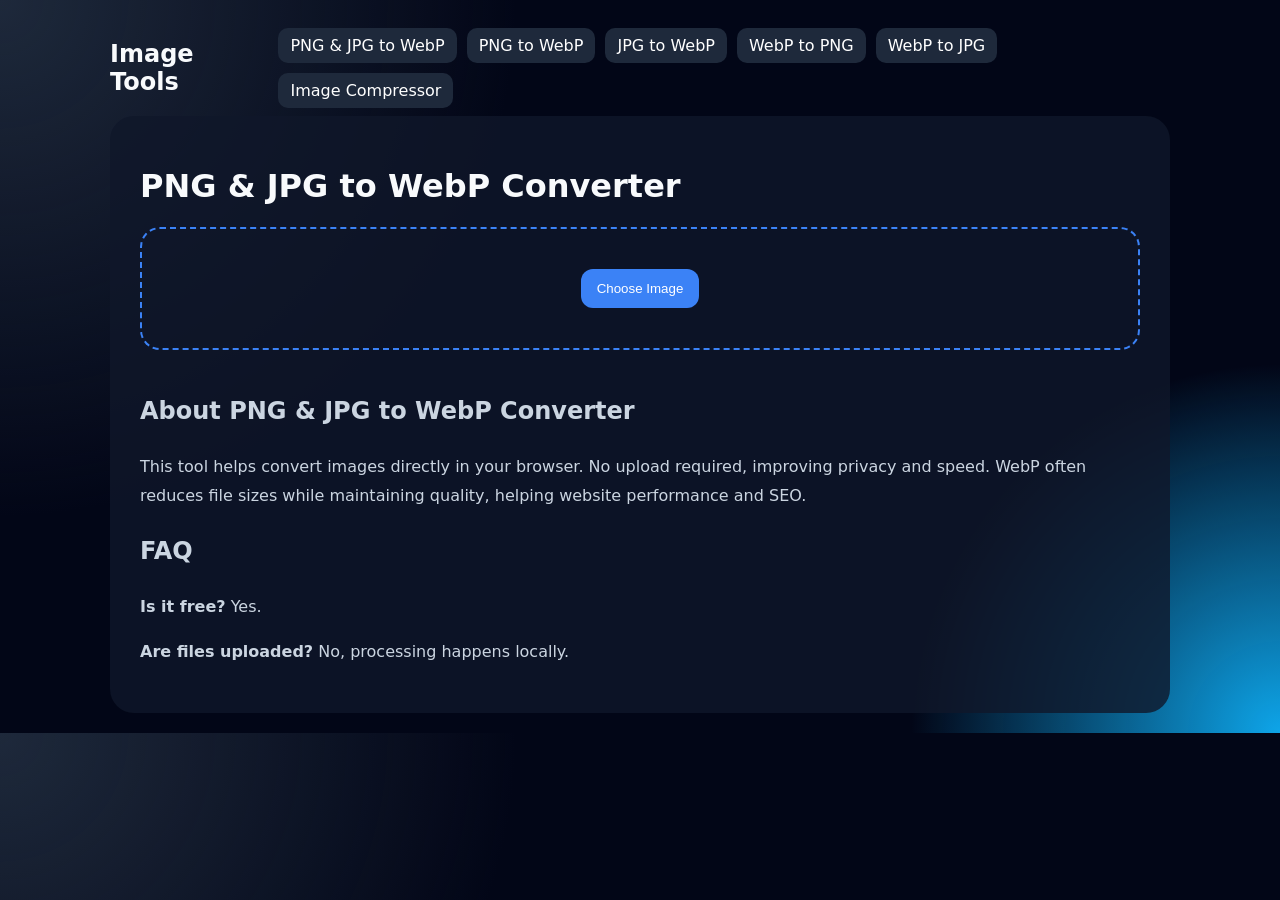
==== index.html @ 8b0ddb52 "Add files via upload" ====
<!doctype html><html lang='en'><head><meta charset='utf-8'><meta name='viewport' content='width=device-width,initial-scale=1'><title>PNG & JPG to WebP Converter Online Free | Fast Browser Tool</title><meta name='description' content='PNG & JPG to WebP Converter online free. Secure browser-side image conversion with no upload required.'><meta name='robots' content='index,follow'><link rel='canonical' href='https://yourdomain.com/index.html'><link rel='stylesheet' href='style.css'><script type='application/ld+json'>{"@context":"https://schema.org","@type":"WebApplication","name":"PNG & JPG to WebP Converter"}</script></head><body data-format='image/webp'><div class='container'><div class='header'><h2>Image Tools</h2><nav class='nav open'><a href="index.html">PNG & JPG to WebP</a> <a href="png-to-webp.html">PNG to WebP</a> <a href="jpg-to-webp.html">JPG to WebP</a> <a href="webp-to-png.html">WebP to PNG</a> <a href="webp-to-jpg.html">WebP to JPG</a> <a href="image-compressor.html">Image Compressor</a></nav></div><div class='card'><h1>PNG & JPG to WebP Converter</h1><div class='dropzone'><input id='fileInput' type='file' hidden><button id='selectBtn'>Choose Image</button></div><div id='previewSection' class='hidden preview-wrap'><img id='preview'><div><div id='fileInfo'></div><div id='outInfo'></div><div id='savedInfo'></div><button id='convertBtn'>Convert</button><a id='downloadBtn' class='btn hidden' download='output'>Download</a></div></div><div class='seo'><h2>About PNG & JPG to WebP Converter</h2><p>This tool helps convert images directly in your browser. No upload required, improving privacy and speed. WebP often reduces file sizes while maintaining quality, helping website performance and SEO.</p><h2>FAQ</h2><p><strong>Is it free?</strong> Yes.</p><p><strong>Are files uploaded?</strong> No, processing happens locally.</p></div></div></div><script src='script.js'></script></body></html>
---- style.css ----
:root{--bg:#020617;--card:#0f172a;--text:#f8fafc;--muted:#94a3b8;--primary:#3b82f6;--success:#22c55e}*{box-sizing:border-box}body{margin:0;font-family:Inter,system-ui,sans-serif;background:radial-gradient(circle at top left,#1e293b 0%,transparent 35%),radial-gradient(circle at bottom right,#0ea5e9 0%,transparent 25%),var(--bg);color:var(--text)}.container{max-width:1100px;margin:auto;padding:20px}.header{display:flex;justify-content:space-between;gap:10px;align-items:center}.nav{display:flex;flex-wrap:wrap;gap:10px}.nav a{color:#fff;text-decoration:none;padding:8px 12px;background:#1e293b;border-radius:10px}.card{background:rgba(15,23,42,.8);padding:30px;border-radius:24px}.dropzone{text-align:center;padding:40px;border:2px dashed #3b82f6;border-radius:20px}.preview-wrap{display:grid;grid-template-columns:300px 1fr;gap:20px;margin-top:20px}.hidden{display:none!important}#preview{width:100%;height:300px;object-fit:contain;background:#000;border-radius:12px}button,a.btn{background:var(--primary);color:#fff;padding:12px 16px;border-radius:12px;text-decoration:none;border:none}.seo{margin-top:40px;line-height:1.8;color:#cbd5e1}@media(max-width:800px){.preview-wrap{grid-template-columns:1fr}.nav{display:none}.nav.open{display:flex;flex-direction:column}.menu{display:block}}
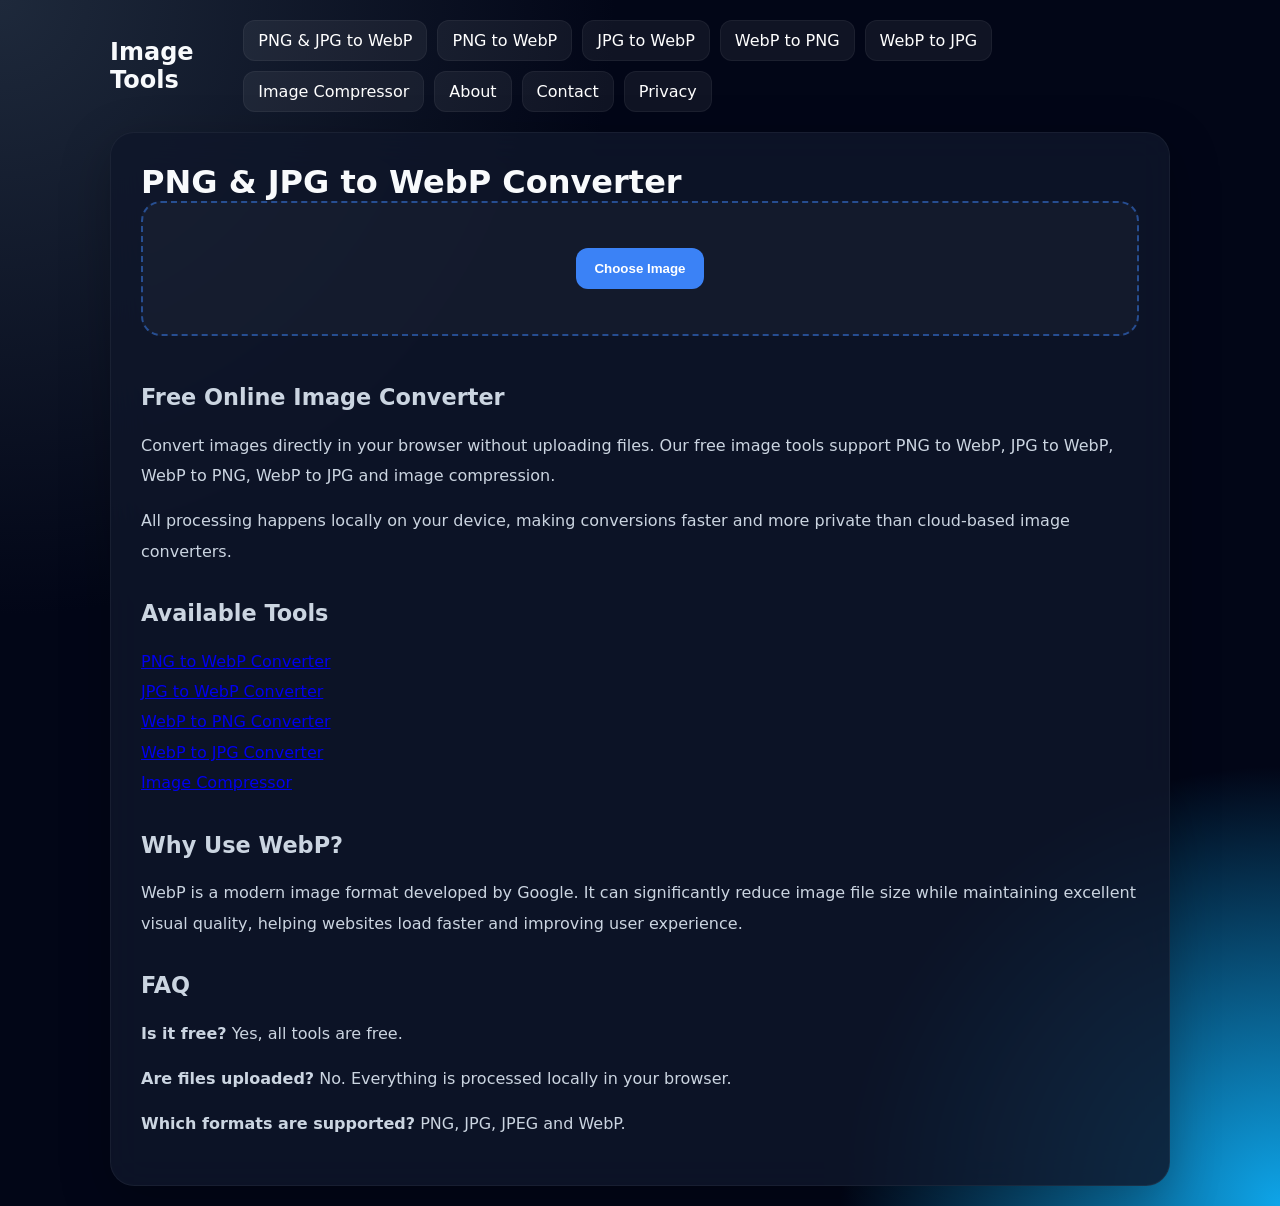
==== commit 8d8a6865: "Update index.html" ====
--- a/index.html
+++ b/index.html
@@ -1 +1,189 @@
-<!doctype html><html lang='en'><head><meta charset='utf-8'><meta name='viewport' content='width=device-width,initial-scale=1'><title>PNG & JPG to WebP Converter Online Free | Fast Browser Tool</title><meta name='description' content='PNG & JPG to WebP Converter online free. Secure browser-side image conversion with no upload required.'><meta name='robots' content='index,follow'><link rel='canonical' href='https://yourdomain.com/index.html'><link rel='stylesheet' href='style.css'><script type='application/ld+json'>{"@context":"https://schema.org","@type":"WebApplication","name":"PNG & JPG to WebP Converter"}</script></head><body data-format='image/webp'><div class='container'><div class='header'><h2>Image Tools</h2><nav class='nav open'><a href="index.html">PNG & JPG to WebP</a> <a href="png-to-webp.html">PNG to WebP</a> <a href="jpg-to-webp.html">JPG to WebP</a> <a href="webp-to-png.html">WebP to PNG</a> <a href="webp-to-jpg.html">WebP to JPG</a> <a href="image-compressor.html">Image Compressor</a></nav></div><div class='card'><h1>PNG & JPG to WebP Converter</h1><div class='dropzone'><input id='fileInput' type='file' hidden><button id='selectBtn'>Choose Image</button></div><div id='previewSection' class='hidden preview-wrap'><img id='preview'><div><div id='fileInfo'></div><div id='outInfo'></div><div id='savedInfo'></div><button id='convertBtn'>Convert</button><a id='downloadBtn' class='btn hidden' download='output'>Download</a></div></div><div class='seo'><h2>About PNG & JPG to WebP Converter</h2><p>This tool helps convert images directly in your browser. No upload required, improving privacy and speed. WebP often reduces file sizes while maintaining quality, helping website performance and SEO.</p><h2>FAQ</h2><p><strong>Is it free?</strong> Yes.</p><p><strong>Are files uploaded?</strong> No, processing happens locally.</p></div></div></div><script src='script.js'></script></body></html>+<!doctype html>
+<html lang="en">
+<head>
+
+<meta charset="utf-8">
+<meta name="viewport" content="width=device-width,initial-scale=1">
+
+<title>Free Image Converter Online | PNG & JPG to WebP, WebP to PNG & JPG</title>
+
+<meta name="description" content="Free online image converter. Convert PNG to WebP, JPG to WebP, WebP to PNG, WebP to JPG and compress images directly in your browser. No upload required.">
+
+<meta name="keywords" content="image converter, png to webp, jpg to webp, webp to png, webp to jpg, image compressor, online image converter">
+
+<meta name="robots" content="index,follow,max-image-preview:large,max-snippet:-1,max-video-preview:-1">
+
+<meta name="author" content="MyImgConvert">
+
+<link rel="canonical" href="https://myimgconvert.com/">
+
+<meta property="og:type" content="website">
+<meta property="og:title" content="Free Image Converter Online">
+<meta property="og:description" content="Convert images online for free. PNG to WebP, JPG to WebP, WebP to PNG, WebP to JPG and image compression tools.">
+<meta property="og:url" content="https://myimgconvert.com/">
+
+<meta name="twitter:card" content="summary_large_image">
+<meta name="twitter:title" content="Free Image Converter Online">
+<meta name="twitter:description" content="Fast browser-based image conversion and compression tools.">
+
+<link rel="stylesheet" href="style.css">
+
+<script type="application/ld+json">
+{
+ "@context":"https://schema.org",
+ "@type":"WebSite",
+ "name":"MyImgConvert",
+ "url":"https://myimgconvert.com"
+}
+</script>
+
+<script type="application/ld+json">
+{
+ "@context":"https://schema.org",
+ "@type":"WebApplication",
+ "name":"Free Image Converter",
+ "applicationCategory":"UtilitiesApplication",
+ "operatingSystem":"Any",
+ "offers":{
+   "@type":"Offer",
+   "price":"0"
+ }
+}
+</script>
+
+<script type="application/ld+json">
+{
+ "@context":"https://schema.org",
+ "@type":"FAQPage",
+ "mainEntity":[
+  {
+   "@type":"Question",
+   "name":"Is this image converter free?",
+   "acceptedAnswer":{
+    "@type":"Answer",
+    "text":"Yes, all image conversion tools are completely free."
+   }
+  },
+  {
+   "@type":"Question",
+   "name":"Do I need to upload files?",
+   "acceptedAnswer":{
+    "@type":"Answer",
+    "text":"No. All image processing happens directly inside your browser."
+   }
+  },
+  {
+   "@type":"Question",
+   "name":"Which image formats are supported?",
+   "acceptedAnswer":{
+    "@type":"Answer",
+    "text":"PNG, JPG, JPEG and WebP formats are supported."
+   }
+  }
+ ]
+}
+</script>
+
+</head>
+
+<body data-format="image/webp">
+
+<div class="container">
+
+<div class="header">
+
+<h2>
+<a href="index.html" style="color:inherit;text-decoration:none;">
+Image Tools
+</a>
+</h2>
+
+<nav class="nav open">
+<a href="index.html">PNG & JPG to WebP</a>
+<a href="png-to-webp.html">PNG to WebP</a>
+<a href="jpg-to-webp.html">JPG to WebP</a>
+<a href="webp-to-png.html">WebP to PNG</a>
+<a href="webp-to-jpg.html">WebP to JPG</a>
+<a href="image-compressor.html">Image Compressor</a>
+<a href="about.html">About</a>
+<a href="contact.html">Contact</a>
+<a href="privacy-policy.html">Privacy</a>
+</nav>
+
+</div>
+
+<div class="card">
+
+<h1>PNG & JPG to WebP Converter</h1>
+
+<div class="dropzone">
+<input id="fileInput" type="file" hidden>
+<button id="selectBtn">Choose Image</button>
+</div>
+
+<div id="previewSection" class="hidden preview-wrap">
+
+<img id="preview">
+
+<div>
+
+<div id="fileInfo"></div>
+<div id="outInfo"></div>
+<div id="savedInfo"></div>
+
+<button id="convertBtn">Convert</button>
+
+<a id="downloadBtn" class="btn hidden" download="output">
+Download
+</a>
+
+</div>
+
+</div>
+
+<div class="seo">
+
+<h2>Free Online Image Converter</h2>
+
+<p>
+Convert images directly in your browser without uploading files. Our free image tools support PNG to WebP, JPG to WebP, WebP to PNG, WebP to JPG and image compression.
+</p>
+
+<p>
+All processing happens locally on your device, making conversions faster and more private than cloud-based image converters.
+</p>
+
+<h2>Available Tools</h2>
+
+<p>
+<a href="png-to-webp.html">PNG to WebP Converter</a><br>
+<a href="jpg-to-webp.html">JPG to WebP Converter</a><br>
+<a href="webp-to-png.html">WebP to PNG Converter</a><br>
+<a href="webp-to-jpg.html">WebP to JPG Converter</a><br>
+<a href="image-compressor.html">Image Compressor</a>
+</p>
+
+<h2>Why Use WebP?</h2>
+
+<p>
+WebP is a modern image format developed by Google. It can significantly reduce image file size while maintaining excellent visual quality, helping websites load faster and improving user experience.
+</p>
+
+<h2>FAQ</h2>
+
+<p><strong>Is it free?</strong> Yes, all tools are free.</p>
+
+<p><strong>Are files uploaded?</strong> No. Everything is processed locally in your browser.</p>
+
+<p><strong>Which formats are supported?</strong> PNG, JPG, JPEG and WebP.</p>
+
+</div>
+
+</div>
+
+</div>
+
+<script src="script.js"></script>
+
+</body>
+</html>
--- a/style.css
+++ b/style.css
@@ -1 +1,295 @@
-:root{--bg:#020617;--card:#0f172a;--text:#f8fafc;--muted:#94a3b8;--primary:#3b82f6;--success:#22c55e}*{box-sizing:border-box}body{margin:0;font-family:Inter,system-ui,sans-serif;background:radial-gradient(circle at top left,#1e293b 0%,transparent 35%),radial-gradient(circle at bottom right,#0ea5e9 0%,transparent 25%),var(--bg);color:var(--text)}.container{max-width:1100px;margin:auto;padding:20px}.header{display:flex;justify-content:space-between;gap:10px;align-items:center}.nav{display:flex;flex-wrap:wrap;gap:10px}.nav a{color:#fff;text-decoration:none;padding:8px 12px;background:#1e293b;border-radius:10px}.card{background:rgba(15,23,42,.8);padding:30px;border-radius:24px}.dropzone{text-align:center;padding:40px;border:2px dashed #3b82f6;border-radius:20px}.preview-wrap{display:grid;grid-template-columns:300px 1fr;gap:20px;margin-top:20px}.hidden{display:none!important}#preview{width:100%;height:300px;object-fit:contain;background:#000;border-radius:12px}button,a.btn{background:var(--primary);color:#fff;padding:12px 16px;border-radius:12px;text-decoration:none;border:none}.seo{margin-top:40px;line-height:1.8;color:#cbd5e1}@media(max-width:800px){.preview-wrap{grid-template-columns:1fr}.nav{display:none}.nav.open{display:flex;flex-direction:column}.menu{display:block}}+:root{
+--bg:#020617;
+--card:#0f172a;
+--text:#f8fafc;
+--muted:#94a3b8;
+--primary:#3b82f6;
+--primary-hover:#2563eb;
+--success:#22c55e;
+}
+
+*{
+box-sizing:border-box;
+margin:0;
+padding:0;
+}
+
+html{
+scroll-behavior:smooth;
+}
+
+body{
+font-family:Inter,system-ui,sans-serif;
+background:
+radial-gradient(circle at top left,#1e293b 0%,transparent 35%),
+radial-gradient(circle at bottom right,#0ea5e9 0%,transparent 25%),
+var(--bg);
+color:var(--text);
+min-height:100vh;
+overflow-x:hidden;
+animation:fadeIn .6s ease;
+}
+
+.container{
+max-width:1100px;
+margin:auto;
+padding:20px;
+}
+
+.header{
+display:flex;
+justify-content:space-between;
+align-items:center;
+gap:12px;
+margin-bottom:20px;
+}
+
+.header h1{
+font-size:clamp(1.5rem,4vw,2.5rem);
+font-weight:800;
+}
+
+.header h1 a{
+color:white;
+text-decoration:none;
+transition:.25s;
+}
+
+.header h1 a:hover{
+opacity:.9;
+}
+
+.nav{
+display:flex;
+flex-wrap:wrap;
+gap:10px;
+}
+
+.nav a{
+color:#fff;
+text-decoration:none;
+padding:10px 14px;
+background:rgba(255,255,255,.06);
+border:1px solid rgba(255,255,255,.05);
+border-radius:12px;
+transition:.25s;
+white-space:nowrap;
+flex-shrink:0;
+}
+
+.nav a:hover{
+background:#2563eb;
+transform:translateY(-2px);
+}
+
+.card{
+background:rgba(15,23,42,.82);
+backdrop-filter:blur(18px);
+padding:30px;
+border-radius:24px;
+border:1px solid rgba(255,255,255,.05);
+box-shadow:
+0 15px 50px rgba(0,0,0,.25);
+animation:slideUp .5s ease;
+}
+
+.dropzone{
+text-align:center;
+padding:45px 20px;
+border:2px dashed rgba(59,130,246,.5);
+border-radius:20px;
+background:rgba(255,255,255,.03);
+transition:.3s;
+cursor:pointer;
+}
+
+.dropzone:hover{
+transform:translateY(-4px);
+background:rgba(59,130,246,.05);
+border-color:#60a5fa;
+}
+
+.preview-wrap{
+display:grid;
+grid-template-columns:300px 1fr;
+gap:24px;
+margin-top:24px;
+align-items:start;
+}
+
+#preview{
+width:100%;
+height:300px;
+object-fit:contain;
+background:#000;
+border-radius:16px;
+padding:10px;
+border:1px solid rgba(255,255,255,.08);
+transition:.3s;
+}
+
+#preview:hover{
+transform:scale(1.02);
+}
+
+.side{
+display:flex;
+flex-direction:column;
+gap:15px;
+}
+
+button,
+a.btn{
+background:var(--primary);
+color:#fff;
+padding:13px 18px;
+border-radius:12px;
+text-decoration:none;
+border:none;
+cursor:pointer;
+font-weight:600;
+transition:.25s;
+}
+
+button:hover,
+a.btn:hover{
+background:var(--primary-hover);
+transform:translateY(-2px);
+}
+
+#downloadBtn{
+background:var(--success);
+display:block;
+margin-top:20px;
+text-align:center;
+min-width:180px;
+width:fit-content;
+}
+
+#downloadBtn:hover{
+filter:brightness(1.05);
+}
+
+.hidden{
+display:none !important;
+}
+
+.seo{
+margin-top:40px;
+line-height:1.9;
+color:#cbd5e1;
+}
+
+.seo h2{
+margin:25px 0 12px;
+font-size:1.4rem;
+}
+
+.seo p{
+margin-bottom:15px;
+}
+
+@keyframes fadeIn{
+from{
+opacity:0;
+}
+to{
+opacity:1;
+}
+}
+
+@keyframes slideUp{
+from{
+opacity:0;
+transform:translateY(20px);
+}
+to{
+opacity:1;
+transform:none;
+}
+}
+
+@media(max-width:900px){
+
+.preview-wrap{
+grid-template-columns:1fr;
+}
+
+#preview{
+height:260px;
+}
+
+.card{
+padding:24px;
+}
+
+}
+
+@media(max-width:768px){
+
+.header{
+flex-direction:column;
+align-items:flex-start;
+gap:15px;
+}
+
+.nav{
+display:flex;
+width:100%;
+overflow-x:auto;
+overflow-y:hidden;
+flex-wrap:nowrap;
+padding-bottom:8px;
+scrollbar-width:none;
+-webkit-overflow-scrolling:touch;
+}
+
+.nav::-webkit-scrollbar{
+display:none;
+}
+
+.nav a{
+min-width:max-content;
+}
+
+#preview{
+height:240px;
+}
+
+}
+
+@media(max-width:480px){
+
+.container{
+padding:12px;
+}
+
+.card{
+padding:18px;
+border-radius:18px;
+}
+
+.dropzone{
+padding:30px 15px;
+}
+
+button,
+a.btn,
+#downloadBtn{
+width:100%;
+}
+
+#preview{
+height:220px;
+}
+
+.nav a{
+padding:10px 12px;
+font-size:.9rem;
+}
+
+.seo{
+font-size:.95rem;
+}
+
+}
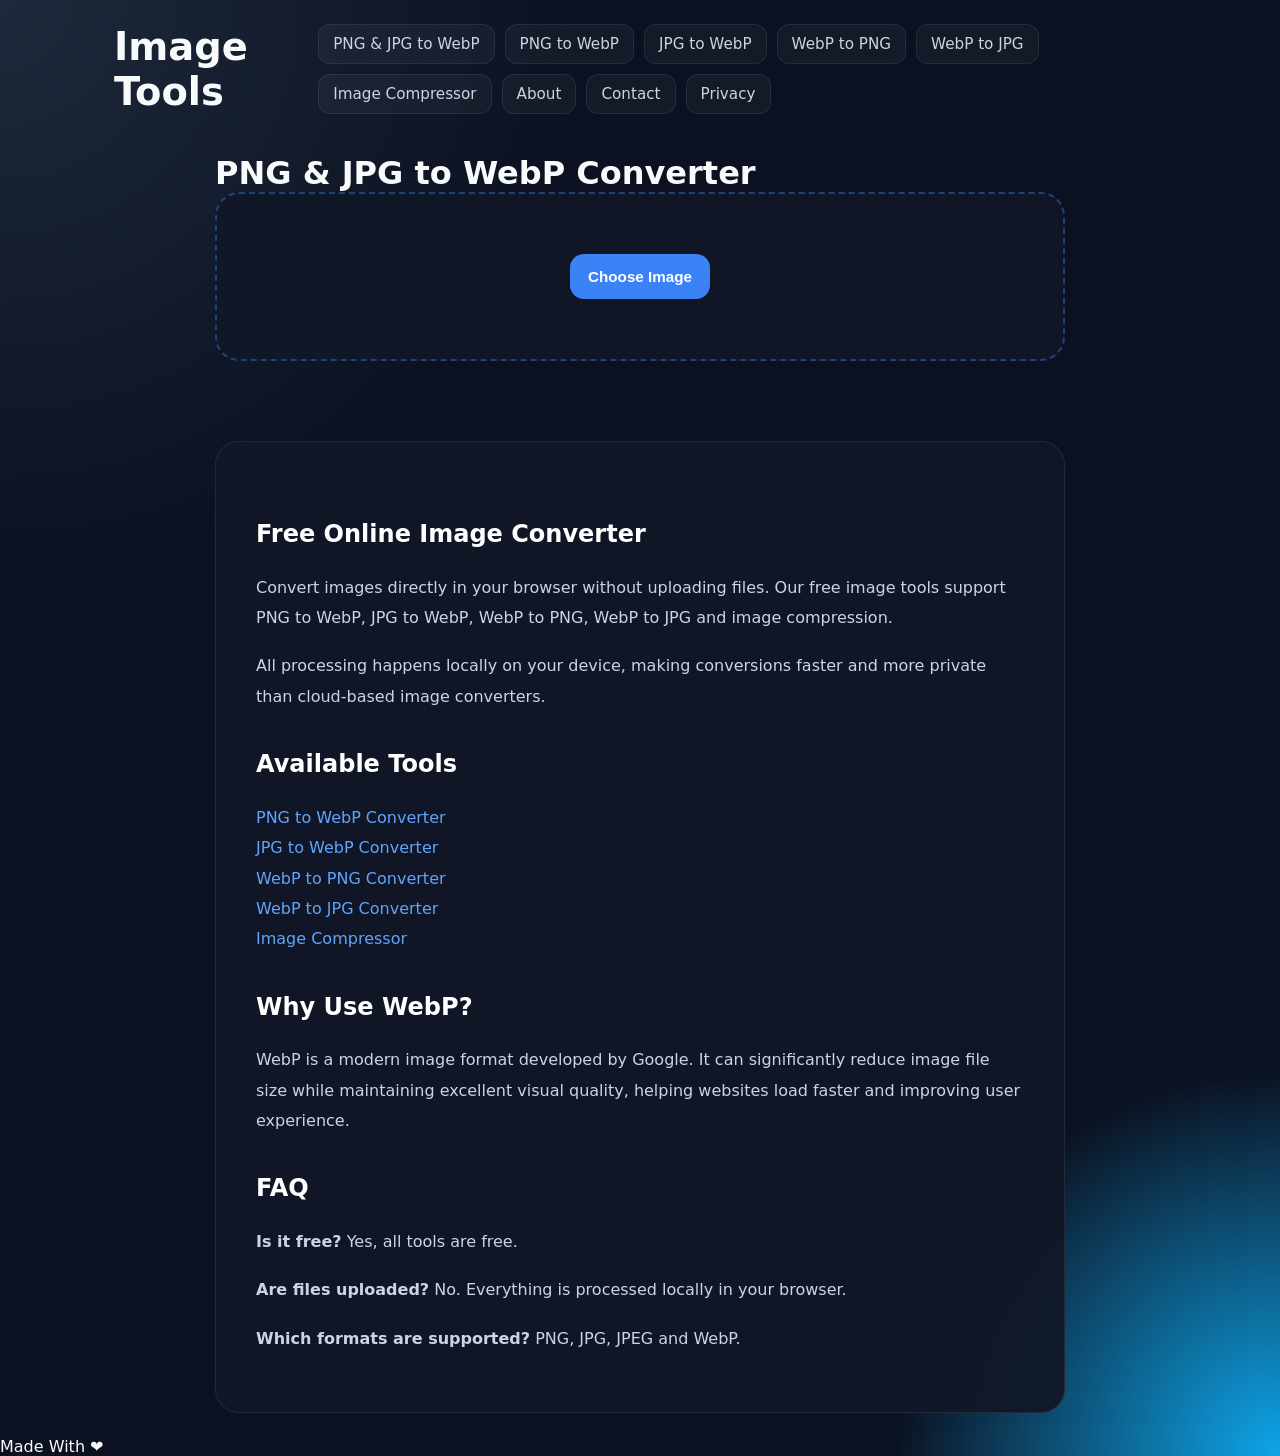
==== commit 1708ad26: "Update index.html" ====
--- a/index.html
+++ b/index.html
@@ -182,6 +182,7 @@
 </div>
 
 </div>
+ <p>Made With ❤️</p>
 
 <script src="script.js"></script>
 
--- a/style.css
+++ b/style.css
@@ -1,6 +1,8 @@
 :root{
---bg:#020617;
---card:#0f172a;
+--bg:#0b1120;
+--surface:#111827;
+--surface2:#1e293b;
+--border:rgba(255,255,255,.08);
 --text:#f8fafc;
 --muted:#94a3b8;
 --primary:#3b82f6;
@@ -9,9 +11,9 @@
 }
 
 *{
-box-sizing:border-box;
 margin:0;
 padding:0;
+box-sizing:border-box;
 }
 
 html{
@@ -20,194 +22,225 @@
 
 body{
 font-family:Inter,system-ui,sans-serif;
-background:
-radial-gradient(circle at top left,#1e293b 0%,transparent 35%),
-radial-gradient(circle at bottom right,#0ea5e9 0%,transparent 25%),
-var(--bg);
+background:var(--bg);
+background-image:
+radial-gradient(circle at top left,#1e293b 0%,transparent 30%),
+radial-gradient(circle at bottom right,#0ea5e9 0%,transparent 20%);
 color:var(--text);
 min-height:100vh;
 overflow-x:hidden;
-animation:fadeIn .6s ease;
+}
+
+a{
+color:#60a5fa;
+text-decoration:none;
+transition:.25s;
+}
+
+a:hover{
+color:#93c5fd;
 }
 
 .container{
 max-width:1100px;
 margin:auto;
-padding:20px;
-}
+padding:24px;
+}
+
+/* HEADER */
 
 .header{
 display:flex;
 justify-content:space-between;
 align-items:center;
-gap:12px;
-margin-bottom:20px;
-}
-
-.header h1{
-font-size:clamp(1.5rem,4vw,2.5rem);
+gap:20px;
+margin-bottom:40px;
+}
+
+.header h1,
+.header h2{
+font-size:clamp(1.6rem,4vw,2.4rem);
 font-weight:800;
 }
 
-.header h1 a{
-color:white;
+.header h1 a,
+.header h2 a{
+color:#fff;
 text-decoration:none;
-transition:.25s;
-}
-
-.header h1 a:hover{
-opacity:.9;
-}
+}
+
+/* NAVIGATION */
 
 .nav{
 display:flex;
+gap:10px;
 flex-wrap:wrap;
-gap:10px;
 }
 
 .nav a{
-color:#fff;
-text-decoration:none;
 padding:10px 14px;
-background:rgba(255,255,255,.06);
-border:1px solid rgba(255,255,255,.05);
+background:rgba(255,255,255,.04);
+border:1px solid var(--border);
 border-radius:12px;
-transition:.25s;
-white-space:nowrap;
-flex-shrink:0;
+color:#cbd5e1;
+font-size:.95rem;
 }
 
 .nav a:hover{
-background:#2563eb;
+background:var(--primary);
+color:#fff;
 transform:translateY(-2px);
 }
 
+/* MAIN CARD */
+
 .card{
-background:rgba(15,23,42,.82);
-backdrop-filter:blur(18px);
-padding:30px;
+max-width:850px;
+margin:0 auto;
+padding:0;
+background:none;
+border:none;
+box-shadow:none;
+}
+
+/* DROPZONE */
+
+.dropzone{
+background:rgba(17,24,39,.9);
+border:2px dashed rgba(59,130,246,.4);
 border-radius:24px;
-border:1px solid rgba(255,255,255,.05);
-box-shadow:
-0 15px 50px rgba(0,0,0,.25);
-animation:slideUp .5s ease;
-}
-
-.dropzone{
+padding:60px 20px;
 text-align:center;
-padding:45px 20px;
-border:2px dashed rgba(59,130,246,.5);
-border-radius:20px;
-background:rgba(255,255,255,.03);
 transition:.3s;
-cursor:pointer;
 }
 
 .dropzone:hover{
-transform:translateY(-4px);
-background:rgba(59,130,246,.05);
 border-color:#60a5fa;
-}
+transform:translateY(-3px);
+}
+
+.dropzone p{
+margin-bottom:10px;
+color:var(--muted);
+}
+
+/* PREVIEW */
 
 .preview-wrap{
+margin-top:30px;
+padding:25px;
+background:rgba(17,24,39,.95);
+border:1px solid var(--border);
+border-radius:24px;
+
 display:grid;
-grid-template-columns:300px 1fr;
+grid-template-columns:320px 1fr;
 gap:24px;
-margin-top:24px;
-align-items:start;
 }
 
 #preview{
 width:100%;
-height:300px;
+height:320px;
 object-fit:contain;
-background:#000;
-border-radius:16px;
+background:#020617;
+border-radius:18px;
+border:1px solid var(--border);
 padding:10px;
-border:1px solid rgba(255,255,255,.08);
-transition:.3s;
-}
-
-#preview:hover{
-transform:scale(1.02);
 }
 
 .side{
 display:flex;
 flex-direction:column;
-gap:15px;
-}
+gap:14px;
+}
+
+#fileInfo,
+#outInfo,
+#savedInfo{
+padding:14px;
+background:rgba(255,255,255,.03);
+border:1px solid var(--border);
+border-radius:14px;
+}
+
+/* BUTTONS */
 
 button,
 a.btn{
-background:var(--primary);
-color:#fff;
-padding:13px 18px;
-border-radius:12px;
-text-decoration:none;
 border:none;
 cursor:pointer;
+border-radius:14px;
+padding:14px 18px;
 font-weight:600;
+font-size:.95rem;
+text-decoration:none;
 transition:.25s;
 }
 
-button:hover,
-a.btn:hover{
+button{
+background:var(--primary);
+color:#fff;
+}
+
+button:hover{
 background:var(--primary-hover);
-transform:translateY(-2px);
 }
 
 #downloadBtn{
+display:block;
+width:100%;
+text-align:center;
 background:var(--success);
-display:block;
-margin-top:20px;
-text-align:center;
-min-width:180px;
-width:fit-content;
+color:#fff;
+margin-top:6px;
 }
 
 #downloadBtn:hover{
 filter:brightness(1.05);
 }
 
+/* SEO SECTION */
+
+.seo{
+margin-top:80px;
+padding:40px;
+background:rgba(17,24,39,.95);
+border:1px solid var(--border);
+border-radius:24px;
+line-height:1.9;
+max-width:1000px;
+margin-left:auto;
+margin-right:auto;
+}
+
+.seo h2{
+font-size:1.5rem;
+margin-bottom:15px;
+margin-top:30px;
+color:#fff;
+}
+
+.seo p{
+margin-bottom:18px;
+color:#cbd5e1;
+}
+
+.seo a{
+color:#60a5fa;
+text-decoration:none;
+}
+
+.seo a:hover{
+color:#93c5fd;
+}
+
+/* HIDDEN */
+
 .hidden{
-display:none !important;
-}
-
-.seo{
-margin-top:40px;
-line-height:1.9;
-color:#cbd5e1;
-}
-
-.seo h2{
-margin:25px 0 12px;
-font-size:1.4rem;
-}
-
-.seo p{
-margin-bottom:15px;
-}
-
-@keyframes fadeIn{
-from{
-opacity:0;
-}
-to{
-opacity:1;
-}
-}
-
-@keyframes slideUp{
-from{
-opacity:0;
-transform:translateY(20px);
-}
-to{
-opacity:1;
-transform:none;
-}
-}
+display:none!important;
+}
+
+/* MOBILE */
 
 @media(max-width:900px){
 
@@ -217,10 +250,6 @@
 
 #preview{
 height:260px;
-}
-
-.card{
-padding:24px;
 }
 
 }
@@ -230,18 +259,14 @@
 .header{
 flex-direction:column;
 align-items:flex-start;
-gap:15px;
 }
 
 .nav{
-display:flex;
+overflow-x:auto;
+flex-wrap:nowrap;
 width:100%;
-overflow-x:auto;
-overflow-y:hidden;
-flex-wrap:nowrap;
 padding-bottom:8px;
 scrollbar-width:none;
--webkit-overflow-scrolling:touch;
 }
 
 .nav::-webkit-scrollbar{
@@ -249,28 +274,27 @@
 }
 
 .nav a{
-min-width:max-content;
+white-space:nowrap;
+}
+
+}
+
+@media(max-width:480px){
+
+.container{
+padding:14px;
+}
+
+.dropzone{
+padding:40px 15px;
+}
+
+.preview-wrap{
+padding:15px;
 }
 
 #preview{
-height:240px;
-}
-
-}
-
-@media(max-width:480px){
-
-.container{
-padding:12px;
-}
-
-.card{
-padding:18px;
-border-radius:18px;
-}
-
-.dropzone{
-padding:30px 15px;
+height:220px;
 }
 
 button,
@@ -279,16 +303,8 @@
 width:100%;
 }
 
-#preview{
-height:220px;
-}
-
-.nav a{
-padding:10px 12px;
-font-size:.9rem;
-}
-
 .seo{
+padding:25px;
 font-size:.95rem;
 }
 
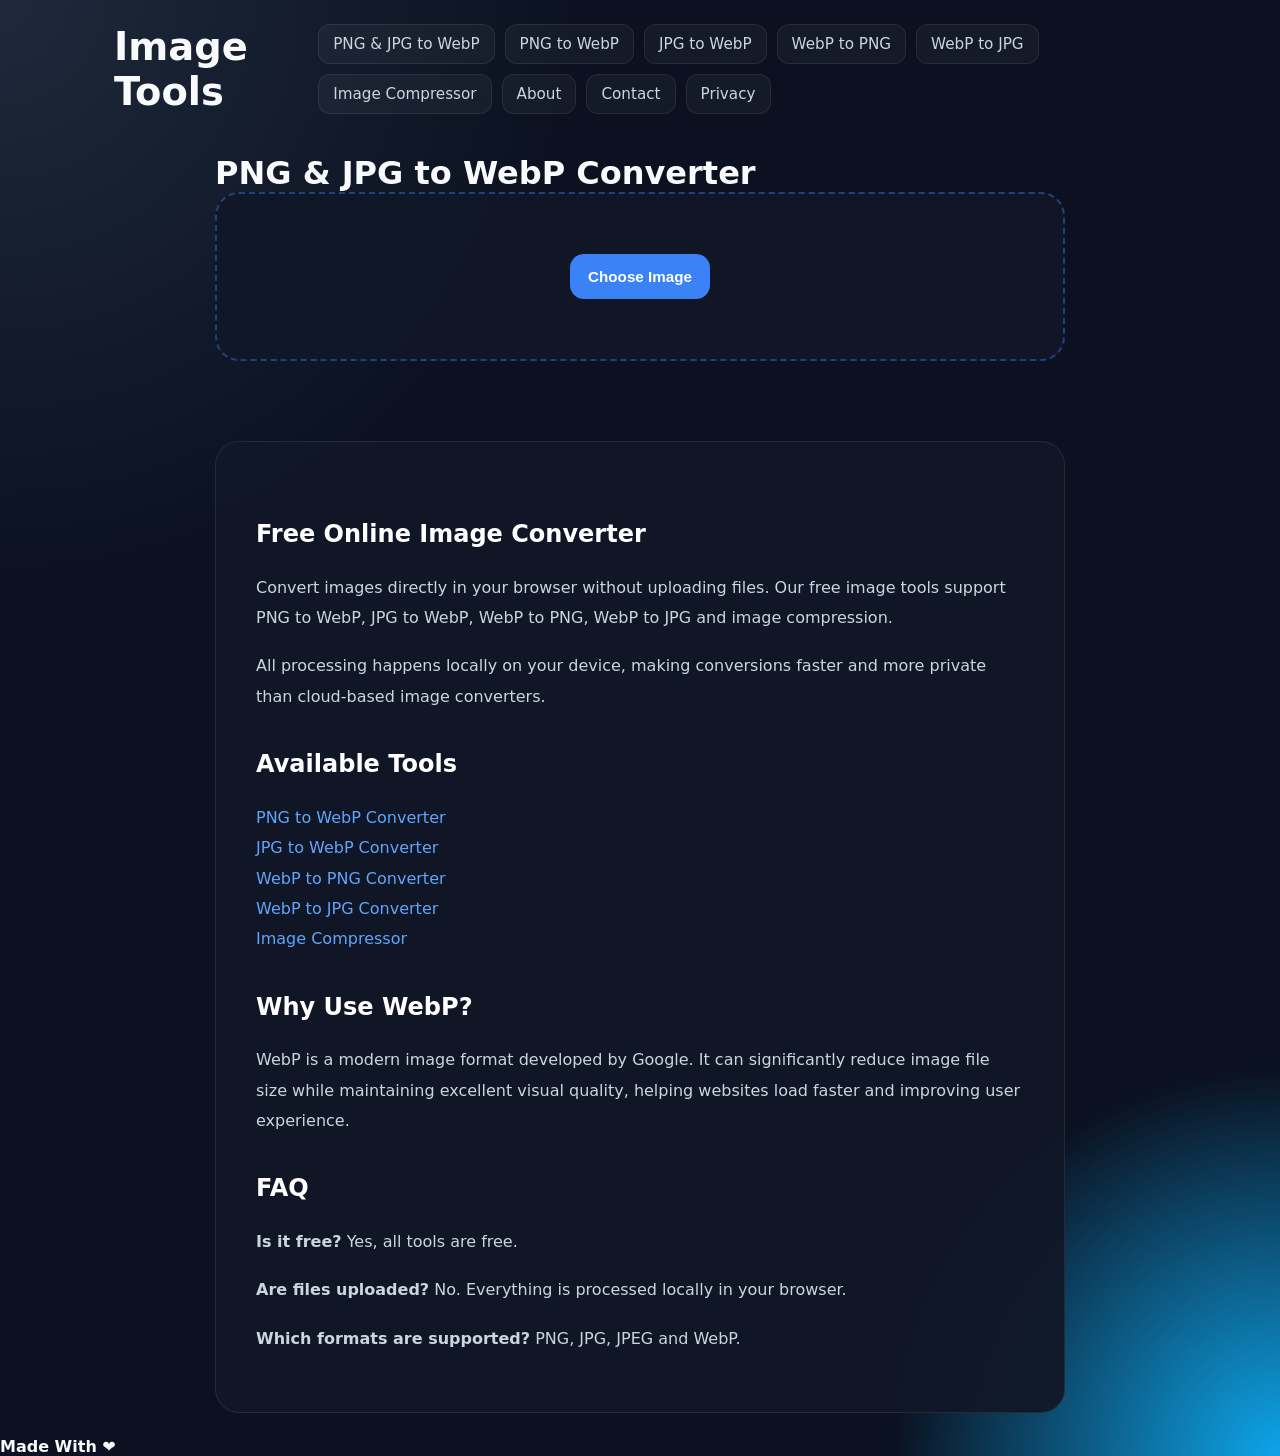
==== commit 7e765092: "Update index.html" ====
--- a/index.html
+++ b/index.html
@@ -182,7 +182,7 @@
 </div>
 
 </div>
- <p>Made With ❤️</p>
+ <strong><p>Made With ❤️</p></strong>
 
 <script src="script.js"></script>
 
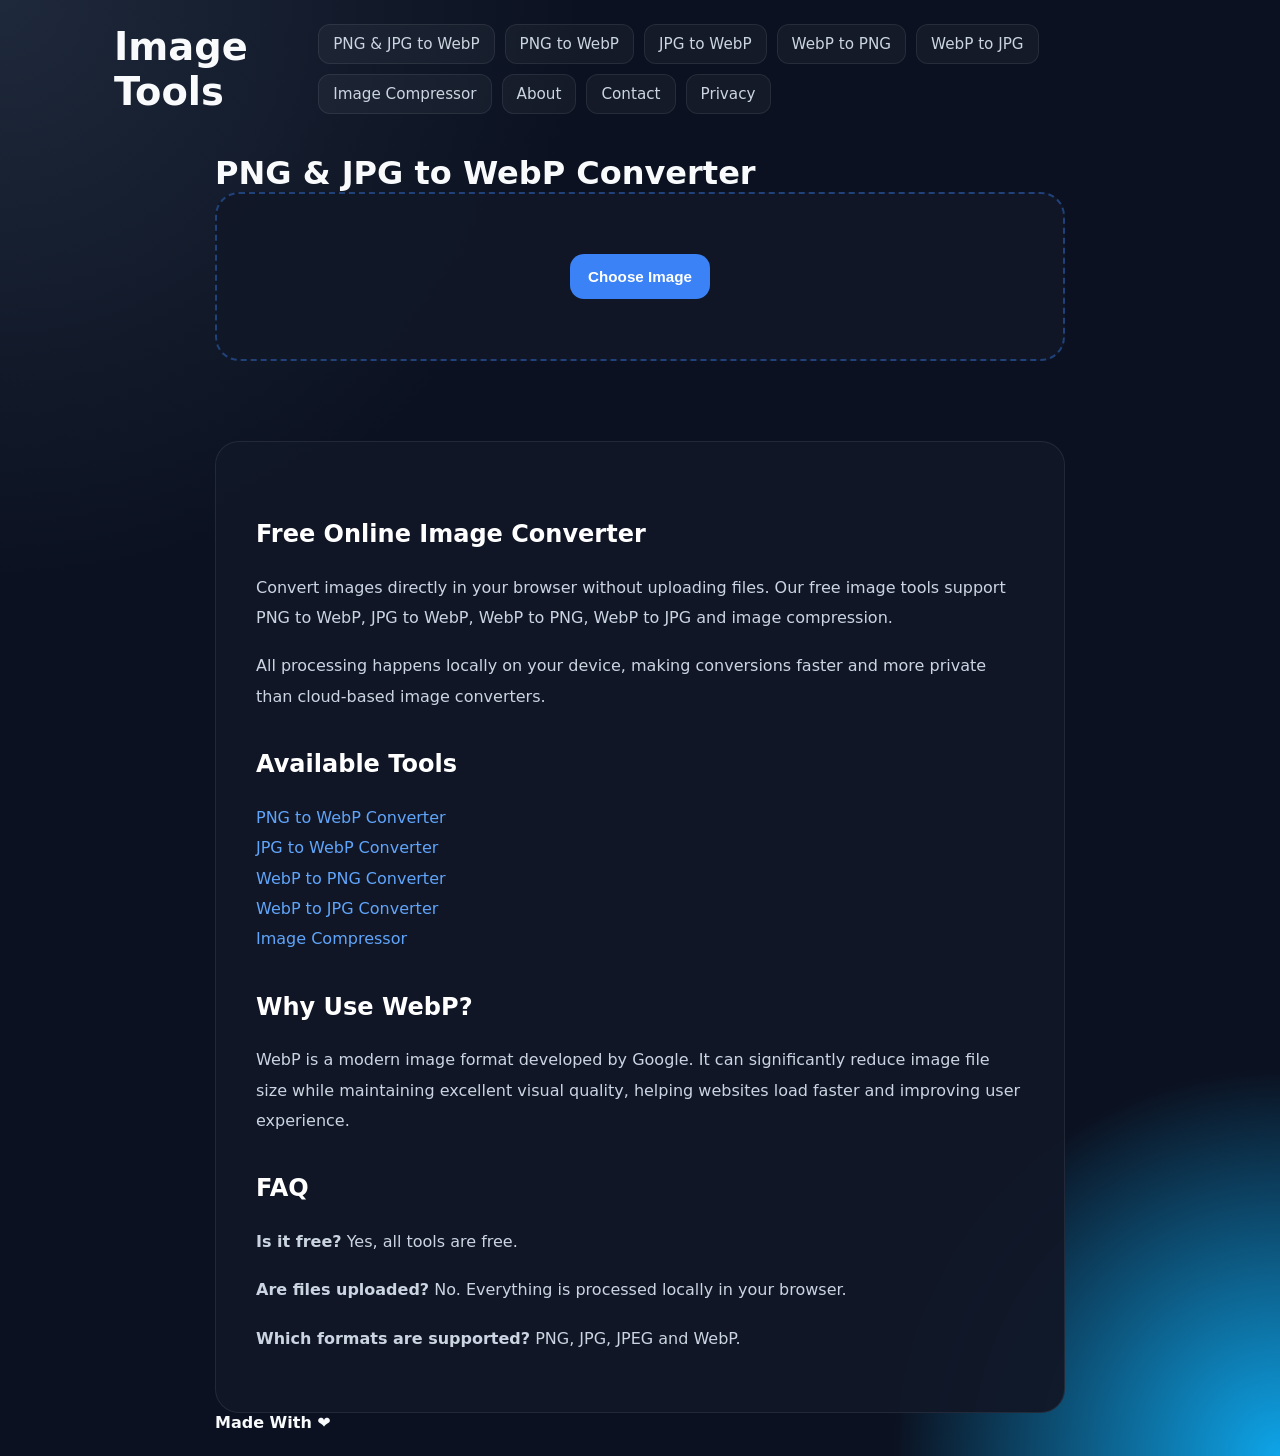
==== commit 65a76079: "Update index.html" ====
--- a/index.html
+++ b/index.html
@@ -178,11 +178,11 @@
 <p><strong>Which formats are supported?</strong> PNG, JPG, JPEG and WebP.</p>
 
 </div>
+ <strong><p>Made With ❤️</p></strong>
 
 </div>
 
 </div>
- <strong><p>Made With ❤️</p></strong>
 
 <script src="script.js"></script>
 
--- a/style.css
+++ b/style.css
@@ -13,6 +13,7 @@
 *{
 margin:0;
 padding:0;
+text-decoraion:none;
 box-sizing:border-box;
 }
 
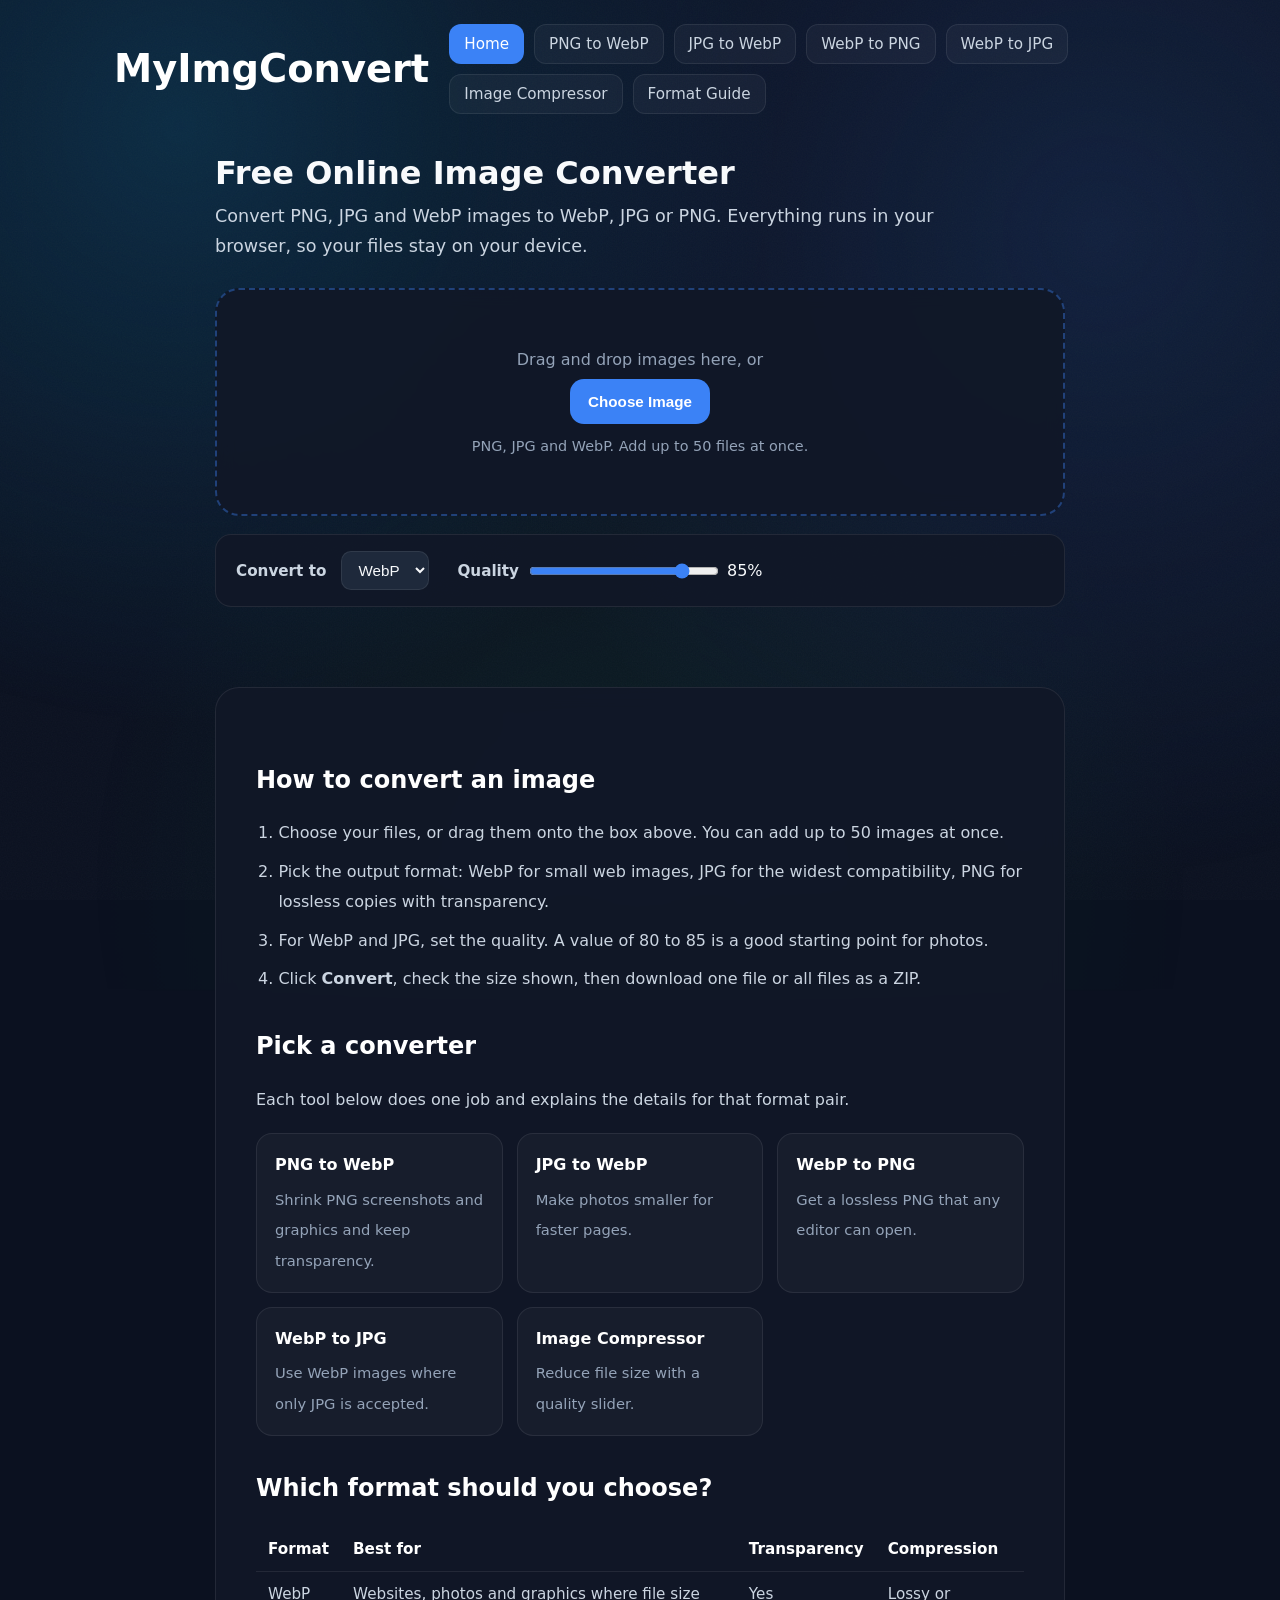
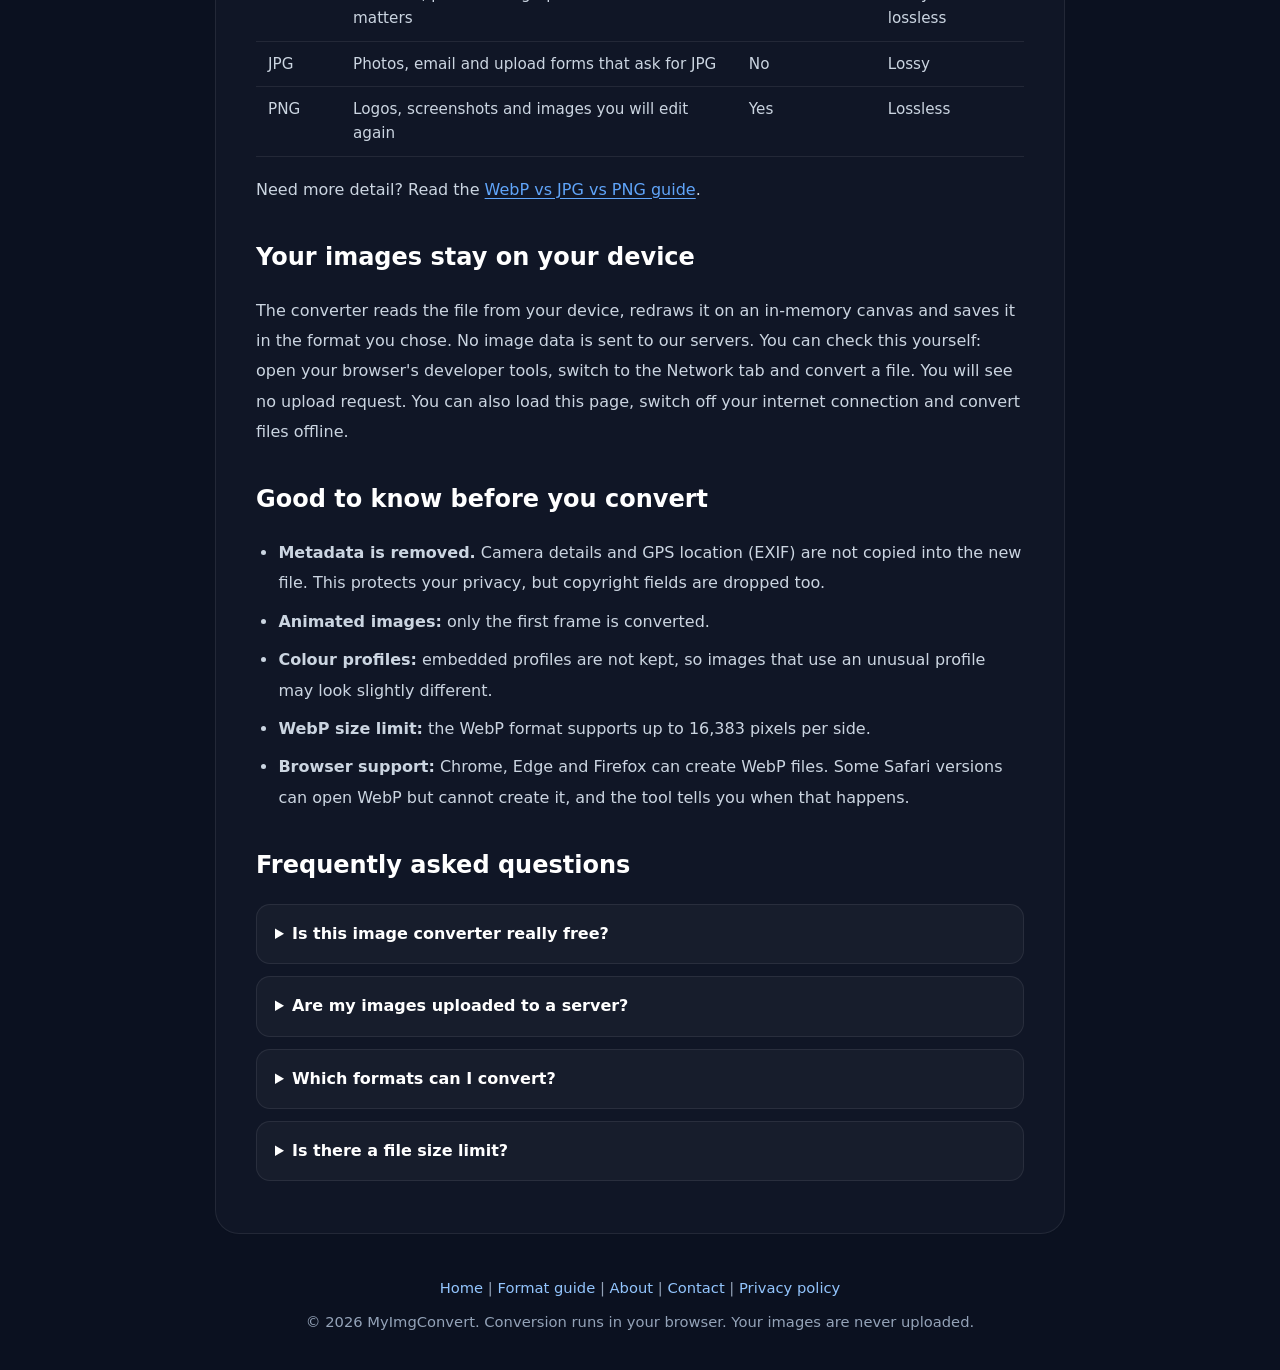
==== commit ba565201: "Add files via upload" ====
--- a/index.html
+++ b/index.html
@@ -1,186 +1,118 @@
 <!doctype html>
 <html lang="en">
 <head>
-
 <meta charset="utf-8">
 <meta name="viewport" content="width=device-width,initial-scale=1">
-
-<title>Free Image Converter Online | PNG & JPG to WebP, WebP to PNG & JPG</title>
-
-<meta name="description" content="Free online image converter. Convert PNG to WebP, JPG to WebP, WebP to PNG, WebP to JPG and compress images directly in your browser. No upload required.">
-
-<meta name="keywords" content="image converter, png to webp, jpg to webp, webp to png, webp to jpg, image compressor, online image converter">
-
-<meta name="robots" content="index,follow,max-image-preview:large,max-snippet:-1,max-video-preview:-1">
-
-<meta name="author" content="MyImgConvert">
-
+<title>Free Image Converter Online: WebP, JPG &amp; PNG | MyImgConvert</title>
+<meta name="description" content="Convert images between WebP, JPG and PNG in your browser. Batch convert, set the quality and download a ZIP. Free, no signup, and your files are never uploaded.">
+<meta name="robots" content="index,follow,max-image-preview:large">
+<meta name="theme-color" content="#0b1120">
 <link rel="canonical" href="https://myimgconvert.com/">
-
+<link rel="icon" href="/favicon.ico" sizes="48x48">
+<link rel="icon" href="/favicon.svg" type="image/svg+xml" sizes="any">
+<link rel="apple-touch-icon" href="/apple-touch-icon.png">
 <meta property="og:type" content="website">
-<meta property="og:title" content="Free Image Converter Online">
-<meta property="og:description" content="Convert images online for free. PNG to WebP, JPG to WebP, WebP to PNG, WebP to JPG and image compression tools.">
+<meta property="og:site_name" content="MyImgConvert">
+<meta property="og:locale" content="en_US">
+<meta property="og:title" content="Free Image Converter Online: WebP, JPG &amp; PNG">
+<meta property="og:description" content="Convert images between WebP, JPG and PNG in your browser. Batch convert, set the quality and download a ZIP. Free, no signup, and your files are never uploaded.">
 <meta property="og:url" content="https://myimgconvert.com/">
-
+<meta property="og:image" content="https://myimgconvert.com/og-image.png">
+<meta property="og:image:width" content="1200">
+<meta property="og:image:height" content="630">
+<meta property="og:image:alt" content="MyImgConvert: free image converter for WebP, JPG and PNG">
 <meta name="twitter:card" content="summary_large_image">
-<meta name="twitter:title" content="Free Image Converter Online">
-<meta name="twitter:description" content="Fast browser-based image conversion and compression tools.">
-
+<meta name="twitter:title" content="Free Image Converter Online: WebP, JPG &amp; PNG">
+<meta name="twitter:description" content="Convert images between WebP, JPG and PNG in your browser. Batch convert, set the quality and download a ZIP. Free, no signup, and your files are never uploaded.">
+<meta name="twitter:image" content="https://myimgconvert.com/og-image.png">
 <link rel="stylesheet" href="style.css">
-
-<script type="application/ld+json">
-{
- "@context":"https://schema.org",
- "@type":"WebSite",
- "name":"MyImgConvert",
- "url":"https://myimgconvert.com"
-}
-</script>
-
-<script type="application/ld+json">
-{
- "@context":"https://schema.org",
- "@type":"WebApplication",
- "name":"Free Image Converter",
- "applicationCategory":"UtilitiesApplication",
- "operatingSystem":"Any",
- "offers":{
-   "@type":"Offer",
-   "price":"0"
- }
-}
-</script>
-
-<script type="application/ld+json">
-{
- "@context":"https://schema.org",
- "@type":"FAQPage",
- "mainEntity":[
-  {
-   "@type":"Question",
-   "name":"Is this image converter free?",
-   "acceptedAnswer":{
-    "@type":"Answer",
-    "text":"Yes, all image conversion tools are completely free."
-   }
-  },
-  {
-   "@type":"Question",
-   "name":"Do I need to upload files?",
-   "acceptedAnswer":{
-    "@type":"Answer",
-    "text":"No. All image processing happens directly inside your browser."
-   }
-  },
-  {
-   "@type":"Question",
-   "name":"Which image formats are supported?",
-   "acceptedAnswer":{
-    "@type":"Answer",
-    "text":"PNG, JPG, JPEG and WebP formats are supported."
-   }
-  }
- ]
-}
-</script>
-
+<script type="application/ld+json">{"@context": "https://schema.org", "@type": "WebSite", "name": "MyImgConvert", "url": "https://myimgconvert.com/", "inLanguage": "en"}</script><script type="application/ld+json">{"@context": "https://schema.org", "@type": "Organization", "name": "MyImgConvert", "url": "https://myimgconvert.com/", "logo": "https://myimgconvert.com/logo-512.png", "email": "contact@myimgconvert.com"}</script><script type="application/ld+json">{"@context": "https://schema.org", "@type": "WebApplication", "name": "Free Image Converter", "url": "https://myimgconvert.com/", "description": "Convert images between WebP, JPG and PNG in your browser.", "applicationCategory": "MultimediaApplication", "operatingSystem": "Any", "browserRequirements": "Requires JavaScript. Works in current versions of Chrome, Edge, Firefox and Safari.", "isAccessibleForFree": true, "inLanguage": "en", "featureList": ["Runs in your browser, no upload", "Batch conversion with ZIP download", "Adjustable quality", "Free, no signup", "Converts PNG, JPG and WebP to WebP, JPG or PNG"], "offers": {"@type": "Offer", "price": "0", "priceCurrency": "USD"}, "publisher": {"@type": "Organization", "name": "MyImgConvert", "url": "https://myimgconvert.com/"}}</script><script type="application/ld+json">{"@context": "https://schema.org", "@type": "FAQPage", "mainEntity": [{"@type": "Question", "name": "Is this image converter really free?", "acceptedAnswer": {"@type": "Answer", "text": "Yes. There is no signup, no watermark and no daily limit set by this site."}}, {"@type": "Question", "name": "Are my images uploaded to a server?", "acceptedAnswer": {"@type": "Answer", "text": "No. The conversion runs inside your browser using the canvas feature built into it. Your files are read from your device and the result is created on your device."}}, {"@type": "Question", "name": "Which formats can I convert?", "acceptedAnswer": {"@type": "Answer", "text": "You can open PNG, JPG and WebP files and save them as WebP, JPG or PNG."}}, {"@type": "Question", "name": "Is there a file size limit?", "acceptedAnswer": {"@type": "Answer", "text": "This site sets no limit. The real limit is the memory of your device, so very large photos of tens of megapixels can fail on older phones."}}]}</script>
 </head>
-
 <body data-format="image/webp">
 
 <div class="container">
 
-<div class="header">
+<header class="header">
+<p class="logo"><a href="/">MyImgConvert</a></p>
+<nav class="nav" aria-label="Main">
+<a href="/" aria-current="page">Home</a><a href="png-to-webp.html">PNG to WebP</a><a href="jpg-to-webp.html">JPG to WebP</a><a href="webp-to-png.html">WebP to PNG</a><a href="webp-to-jpg.html">WebP to JPG</a><a href="image-compressor.html">Image Compressor</a><a href="webp-vs-jpg-vs-png.html">Format Guide</a>
+</nav>
+</header>
+<main class="card">
 
-<h2>
-<a href="index.html" style="color:inherit;text-decoration:none;">
-Image Tools
-</a>
-</h2>
+<h1>Free Online Image Converter</h1>
+<p class="lead">Convert PNG, JPG and WebP images to WebP, JPG or PNG. Everything runs in your browser, so your files stay on your device.</p>
 
-<nav class="nav open">
-<a href="index.html">PNG & JPG to WebP</a>
-<a href="png-to-webp.html">PNG to WebP</a>
-<a href="jpg-to-webp.html">JPG to WebP</a>
-<a href="webp-to-png.html">WebP to PNG</a>
-<a href="webp-to-jpg.html">WebP to JPG</a>
-<a href="image-compressor.html">Image Compressor</a>
-<a href="about.html">About</a>
-<a href="contact.html">Contact</a>
-<a href="privacy-policy.html">Privacy</a>
-</nav>
-
+<div class="dropzone" id="dropzone">
+<input id="fileInput" type="file" accept="image/png,image/jpeg,image/webp" multiple hidden>
+<p>Drag and drop images here, or</p>
+<button id="selectBtn" type="button">Choose Image</button>
+<p class="hint">PNG, JPG and WebP. Add up to 50 files at once.</p>
 </div>
 
-<div class="card">
+<div class="options" id="options">
+<div><label for="formatSelect">Convert to</label>
+<select id="formatSelect"><option value="image/webp" selected>WebP</option><option value="image/jpeg">JPG</option><option value="image/png">PNG</option></select></div>
+<div id="qualityWrap"><label for="quality">Quality</label><input id="quality" type="range" min="10" max="100" value="85"><output id="qualityVal" for="quality">85%</output></div>
+</div>
 
-<h1>PNG & JPG to WebP Converter</h1>
-
-<div class="dropzone">
-<input id="fileInput" type="file" hidden>
-<button id="selectBtn">Choose Image</button>
-</div>
+<noscript><p class="status error">This converter needs JavaScript. Please enable it in your browser.</p></noscript>
+<p id="status" class="status hidden" role="status" aria-live="polite"></p>
 
 <div id="previewSection" class="hidden preview-wrap">
 
-<img id="preview">
+<img id="preview" alt="Preview of the selected image">
 
-<div>
+<div class="side">
 
 <div id="fileInfo"></div>
 <div id="outInfo"></div>
 <div id="savedInfo"></div>
 
-<button id="convertBtn">Convert</button>
+<button id="convertBtn" type="button">Convert</button>
 
-<a id="downloadBtn" class="btn hidden" download="output">
-Download
-</a>
+<a id="downloadBtn" class="btn hidden" download="output">Download</a>
+
+<ul id="results" class="results hidden"></ul>
 
 </div>
 
 </div>
+<section class="seo">
+<h2>How to convert an image</h2>
+<ol><li>Choose your files, or drag them onto the box above. You can add up to 50 images at once.</li><li>Pick the output format: WebP for small web images, JPG for the widest compatibility, PNG for lossless copies with transparency.</li><li>For WebP and JPG, set the quality. A value of 80 to 85 is a good starting point for photos.</li><li>Click <strong>Convert</strong>, check the size shown, then download one file or all files as a ZIP.</li></ol>
+<h2>Pick a converter</h2>
+<p>Each tool below does one job and explains the details for that format pair.</p>
+<div class="tool-grid"><a href="png-to-webp.html"><strong>PNG to WebP</strong><span>Shrink PNG screenshots and graphics and keep transparency.</span></a><a href="jpg-to-webp.html"><strong>JPG to WebP</strong><span>Make photos smaller for faster pages.</span></a><a href="webp-to-png.html"><strong>WebP to PNG</strong><span>Get a lossless PNG that any editor can open.</span></a><a href="webp-to-jpg.html"><strong>WebP to JPG</strong><span>Use WebP images where only JPG is accepted.</span></a><a href="image-compressor.html"><strong>Image Compressor</strong><span>Reduce file size with a quality slider.</span></a></div>
+<h2>Which format should you choose?</h2>
+<div class="table-wrap"><table>
+<thead><tr><th>Format</th><th>Best for</th><th>Transparency</th><th>Compression</th></tr></thead>
+<tbody>
+<tr><td>WebP</td><td>Websites, photos and graphics where file size matters</td><td>Yes</td><td>Lossy or lossless</td></tr>
+<tr><td>JPG</td><td>Photos, email and upload forms that ask for JPG</td><td>No</td><td>Lossy</td></tr>
+<tr><td>PNG</td><td>Logos, screenshots and images you will edit again</td><td>Yes</td><td>Lossless</td></tr>
+</tbody></table></div>
+<p>Need more detail? Read the <a href="webp-vs-jpg-vs-png.html">WebP vs JPG vs PNG guide</a>.</p>
+<h2>Your images stay on your device</h2>
+<p>The converter reads the file from your device, redraws it on an in-memory canvas and saves it in the format you chose. No image data is sent to our servers. You can check this yourself: open your browser's developer tools, switch to the Network tab and convert a file. You will see no upload request. You can also load this page, switch off your internet connection and convert files offline.</p>
+<h2>Good to know before you convert</h2>
+<ul>
+<li><strong>Metadata is removed.</strong> Camera details and GPS location (EXIF) are not copied into the new file. This protects your privacy, but copyright fields are dropped too.</li>
+<li><strong>Animated images:</strong> only the first frame is converted.</li>
+<li><strong>Colour profiles:</strong> embedded profiles are not kept, so images that use an unusual profile may look slightly different.</li>
+<li><strong>WebP size limit:</strong> the WebP format supports up to 16,383 pixels per side.</li>
+<li><strong>Browser support:</strong> Chrome, Edge and Firefox can create WebP files. Some Safari versions can open WebP but cannot create it, and the tool tells you when that happens.</li>
+</ul>
+<h2>Frequently asked questions</h2>
+<details><summary>Is this image converter really free?</summary><p>Yes. There is no signup, no watermark and no daily limit set by this site.</p></details><details><summary>Are my images uploaded to a server?</summary><p>No. The conversion runs inside your browser using the canvas feature built into it. Your files are read from your device and the result is created on your device.</p></details><details><summary>Which formats can I convert?</summary><p>You can open PNG, JPG and WebP files and save them as WebP, JPG or PNG.</p></details><details><summary>Is there a file size limit?</summary><p>This site sets no limit. The real limit is the memory of your device, so very large photos of tens of megapixels can fail on older phones.</p></details>
+</section>
 
-<div class="seo">
+</main>
 
-<h2>Free Online Image Converter</h2>
-
-<p>
-Convert images directly in your browser without uploading files. Our free image tools support PNG to WebP, JPG to WebP, WebP to PNG, WebP to JPG and image compression.
-</p>
-
-<p>
-All processing happens locally on your device, making conversions faster and more private than cloud-based image converters.
-</p>
-
-<h2>Available Tools</h2>
-
-<p>
-<a href="png-to-webp.html">PNG to WebP Converter</a><br>
-<a href="jpg-to-webp.html">JPG to WebP Converter</a><br>
-<a href="webp-to-png.html">WebP to PNG Converter</a><br>
-<a href="webp-to-jpg.html">WebP to JPG Converter</a><br>
-<a href="image-compressor.html">Image Compressor</a>
-</p>
-
-<h2>Why Use WebP?</h2>
-
-<p>
-WebP is a modern image format developed by Google. It can significantly reduce image file size while maintaining excellent visual quality, helping websites load faster and improving user experience.
-</p>
-
-<h2>FAQ</h2>
-
-<p><strong>Is it free?</strong> Yes, all tools are free.</p>
-
-<p><strong>Are files uploaded?</strong> No. Everything is processed locally in your browser.</p>
-
-<p><strong>Which formats are supported?</strong> PNG, JPG, JPEG and WebP.</p>
-
-</div>
- <strong><p>Made With ❤️</p></strong>
-
-</div>
+<footer class="site-footer">
+<p><a href="/">Home</a> | <a href="webp-vs-jpg-vs-png.html">Format guide</a> | <a href="about.html">About</a> | <a href="contact.html">Contact</a> | <a href="privacy-policy.html">Privacy policy</a></p>
+<p>&copy; 2026 MyImgConvert. Conversion runs in your browser. Your images are never uploaded.</p>
+</footer>
 
 </div>
 
--- a/style.css
+++ b/style.css
@@ -13,7 +13,7 @@
 *{
 margin:0;
 padding:0;
-text-decoraion:none;
+text-decoration:none;
 box-sizing:border-box;
 }
 
@@ -24,23 +24,72 @@
 body{
 font-family:Inter,system-ui,sans-serif;
 background:var(--bg);
-background-image:
-radial-gradient(circle at top left,#1e293b 0%,transparent 30%),
-radial-gradient(circle at bottom right,#0ea5e9 0%,transparent 20%);
 color:var(--text);
 min-height:100vh;
 overflow-x:hidden;
-}
+position:relative;
+isolation:isolate;
+}
+
+/* =========================
+   ✨ ANIMATED BACKGROUND
+========================= */
+
+body::before{
+content:"";
+position:fixed;
+inset:0;
+z-index:-2;
+
+background:
+radial-gradient(circle at 20% 20%, rgba(14,165,233,.18), transparent 40%),
+radial-gradient(circle at 80% 30%, rgba(59,130,246,.14), transparent 45%),
+radial-gradient(circle at 50% 90%, rgba(34,197,94,.08), transparent 45%);
+
+will-change:transform;
+transform: scale(1.2);
+animation: floatBg 20s ease-in-out infinite;
+}
+
+@keyframes floatBg{
+0%{
+transform: translate(0,0) scale(1.2);
+}
+50%{
+transform: translate(-25px, 20px) scale(1.25);
+}
+100%{
+transform: translate(0,0) scale(1.2);
+}
+}
+
+/* subtle noise overlay */
+body::after{
+content:"";
+position:fixed;
+inset:0;
+z-index:-1;
+pointer-events:none;
+
+background-image:url("data:image/svg+xml,%3Csvg xmlns='http://www.w3.org/2000/svg' width='140' height='140'%3E%3Cfilter id='n'%3E%3CfeTurbulence type='fractalNoise' baseFrequency='.8' numOctaves='3'/%3E%3C/filter%3E%3Crect width='140' height='140' filter='url(%23n)' opacity='.03'/%3E%3C/svg%3E");
+}
+
+/* =========================
+   LINKS
+========================= */
 
 a{
 color:#60a5fa;
-text-decoration:none;
 transition:.25s;
 }
 
 a:hover{
 color:#93c5fd;
 }
+
+/* =========================
+   CONTAINER
+========================= */
 
 .container{
 max-width:1100px;
@@ -48,7 +97,9 @@
 padding:24px;
 }
 
-/* HEADER */
+/* =========================
+   HEADER
+========================= */
 
 .header{
 display:flex;
@@ -67,10 +118,11 @@
 .header h1 a,
 .header h2 a{
 color:#fff;
-text-decoration:none;
-}
-
-/* NAVIGATION */
+}
+
+/* =========================
+   NAV
+========================= */
 
 .nav{
 display:flex;
@@ -85,6 +137,7 @@
 border-radius:12px;
 color:#cbd5e1;
 font-size:.95rem;
+transition:.25s;
 }
 
 .nav a:hover{
@@ -93,18 +146,18 @@
 transform:translateY(-2px);
 }
 
-/* MAIN CARD */
+/* =========================
+   CARD
+========================= */
 
 .card{
 max-width:850px;
 margin:0 auto;
-padding:0;
-background:none;
-border:none;
-box-shadow:none;
-}
-
-/* DROPZONE */
+}
+
+/* =========================
+   DROPZONE
+========================= */
 
 .dropzone{
 background:rgba(17,24,39,.9);
@@ -113,6 +166,7 @@
 padding:60px 20px;
 text-align:center;
 transition:.3s;
+backdrop-filter: blur(10px);
 }
 
 .dropzone:hover{
@@ -125,7 +179,9 @@
 color:var(--muted);
 }
 
-/* PREVIEW */
+/* =========================
+   PREVIEW
+========================= */
 
 .preview-wrap{
 margin-top:30px;
@@ -137,6 +193,7 @@
 display:grid;
 grid-template-columns:320px 1fr;
 gap:24px;
+backdrop-filter: blur(10px);
 }
 
 #preview{
@@ -164,7 +221,9 @@
 border-radius:14px;
 }
 
-/* BUTTONS */
+/* =========================
+   BUTTONS
+========================= */
 
 button,
 a.btn{
@@ -174,7 +233,6 @@
 padding:14px 18px;
 font-weight:600;
 font-size:.95rem;
-text-decoration:none;
 transition:.25s;
 }
 
@@ -192,15 +250,17 @@
 width:100%;
 text-align:center;
 background:var(--success);
+margin-top:6px;
 color:#fff;
-margin-top:6px;
 }
 
 #downloadBtn:hover{
 filter:brightness(1.05);
 }
 
-/* SEO SECTION */
+/* =========================
+   SEO SECTION
+========================= */
 
 .seo{
 margin-top:80px;
@@ -212,6 +272,7 @@
 max-width:1000px;
 margin-left:auto;
 margin-right:auto;
+backdrop-filter: blur(10px);
 }
 
 .seo h2{
@@ -228,23 +289,25 @@
 
 .seo a{
 color:#60a5fa;
-text-decoration:none;
 }
 
 .seo a:hover{
 color:#93c5fd;
 }
 
-/* HIDDEN */
+/* =========================
+   UTILITIES
+========================= */
 
 .hidden{
 display:none!important;
 }
 
-/* MOBILE */
+/* =========================
+   MOBILE
+========================= */
 
 @media(max-width:900px){
-
 .preview-wrap{
 grid-template-columns:1fr;
 }
@@ -252,7 +315,6 @@
 #preview{
 height:260px;
 }
-
 }
 
 @media(max-width:768px){
@@ -277,7 +339,6 @@
 .nav a{
 white-space:nowrap;
 }
-
 }
 
 @media(max-width:480px){
@@ -308,5 +369,91 @@
 padding:25px;
 font-size:.95rem;
 }
-
-}
+}
+
+
+/* =========================
+   SEO REBUILD ADDITIONS
+========================= */
+
+.logo{font-size:clamp(1.6rem,4vw,2.4rem);font-weight:800;line-height:1.2}
+.header .logo a{color:#fff}
+
+.nav a[aria-current="page"]{background:var(--primary);color:#fff;border-color:transparent}
+
+a:focus-visible,button:focus-visible,select:focus-visible,input:focus-visible{
+outline:3px solid #93c5fd;
+outline-offset:3px;
+}
+
+.lead{color:#cbd5e1;font-size:1.1rem;line-height:1.7;margin:10px 0 26px;max-width:720px}
+
+.dropzone .hint{font-size:.9rem;margin-top:14px;margin-bottom:0}
+.dropzone.dragover{border-color:#60a5fa;background:rgba(30,41,59,.95)}
+
+.options{
+display:flex;flex-wrap:wrap;gap:18px 28px;align-items:center;
+margin-top:18px;padding:16px 20px;
+background:rgba(17,24,39,.9);border:1px solid var(--border);border-radius:16px;
+}
+.options label{color:#cbd5e1;font-size:.95rem;font-weight:600;margin-right:10px}
+.options select{
+background:var(--surface2);color:var(--text);border:1px solid var(--border);
+border-radius:10px;padding:9px 12px;font-size:.95rem;
+}
+.options input[type=range]{accent-color:var(--primary);width:190px;vertical-align:middle}
+.options output{display:inline-block;min-width:3.2em;margin-left:8px;color:var(--text);font-variant-numeric:tabular-nums}
+
+.status{
+margin-top:18px;padding:14px 18px;border-radius:14px;
+background:rgba(59,130,246,.12);border:1px solid rgba(59,130,246,.35);color:#dbeafe;
+}
+.status.error{background:rgba(239,68,68,.12);border-color:rgba(239,68,68,.45);color:#fecaca}
+
+#fileInfo:empty,#outInfo:empty,#savedInfo:empty{display:none}
+
+.results{list-style:none;display:flex;flex-direction:column;gap:8px;max-height:260px;overflow:auto}
+.results li{
+display:flex;justify-content:space-between;gap:12px;align-items:center;
+padding:10px 14px;background:rgba(255,255,255,.03);border:1px solid var(--border);border-radius:12px;
+font-size:.9rem;word-break:break-all;
+}
+.results a{white-space:nowrap}
+
+.seo h3{font-size:1.15rem;margin:22px 0 8px;color:#fff}
+.seo ul,.seo ol{margin:0 0 18px 1.4em;color:#cbd5e1}
+.seo li{margin-bottom:8px}
+.seo a{text-decoration:underline;text-underline-offset:3px}
+.seo code{background:rgba(255,255,255,.08);padding:2px 6px;border-radius:6px;font-size:.92em}
+.seo pre{background:#020617;border:1px solid var(--border);border-radius:14px;padding:16px;overflow-x:auto;margin-bottom:18px;line-height:1.6}
+.seo pre code{background:none;padding:0}
+.table-wrap{overflow-x:auto;margin-bottom:18px}
+.seo table{width:100%;border-collapse:collapse;font-size:.95rem;line-height:1.6}
+.seo th,.seo td{text-align:left;padding:10px 12px;border-bottom:1px solid var(--border);vertical-align:top;color:#cbd5e1}
+.seo th{color:#fff;font-weight:700}
+.seo details{margin-bottom:12px;padding:14px 18px;background:rgba(255,255,255,.03);border:1px solid var(--border);border-radius:14px}
+.seo summary{cursor:pointer;font-weight:700;color:#fff}
+.seo details p{margin:12px 0 0}
+
+.tool-grid{display:grid;grid-template-columns:repeat(auto-fit,minmax(230px,1fr));gap:14px;margin-bottom:18px}
+.tool-grid a{
+display:block;padding:16px 18px;text-decoration:none!important;
+background:rgba(255,255,255,.03);border:1px solid var(--border);border-radius:16px;color:#fff;
+}
+.tool-grid a:hover{border-color:#60a5fa;background:rgba(59,130,246,.1)}
+.tool-grid strong{display:block;margin-bottom:4px}
+.tool-grid span{color:var(--muted);font-size:.92rem;line-height:1.5}
+
+.site-footer{max-width:1000px;margin:40px auto 10px;padding:0 10px;text-align:center;color:var(--muted);font-size:.92rem;line-height:1.9}
+.site-footer a{color:#93c5fd}
+.site-footer p{margin-bottom:6px}
+
+@media (prefers-reduced-motion:reduce){
+body::before{animation:none}
+html{scroll-behavior:auto}
+*{transition:none!important}
+}
+@media (max-width:768px){
+body::before{animation:none}
+.options input[type=range]{width:150px}
+}
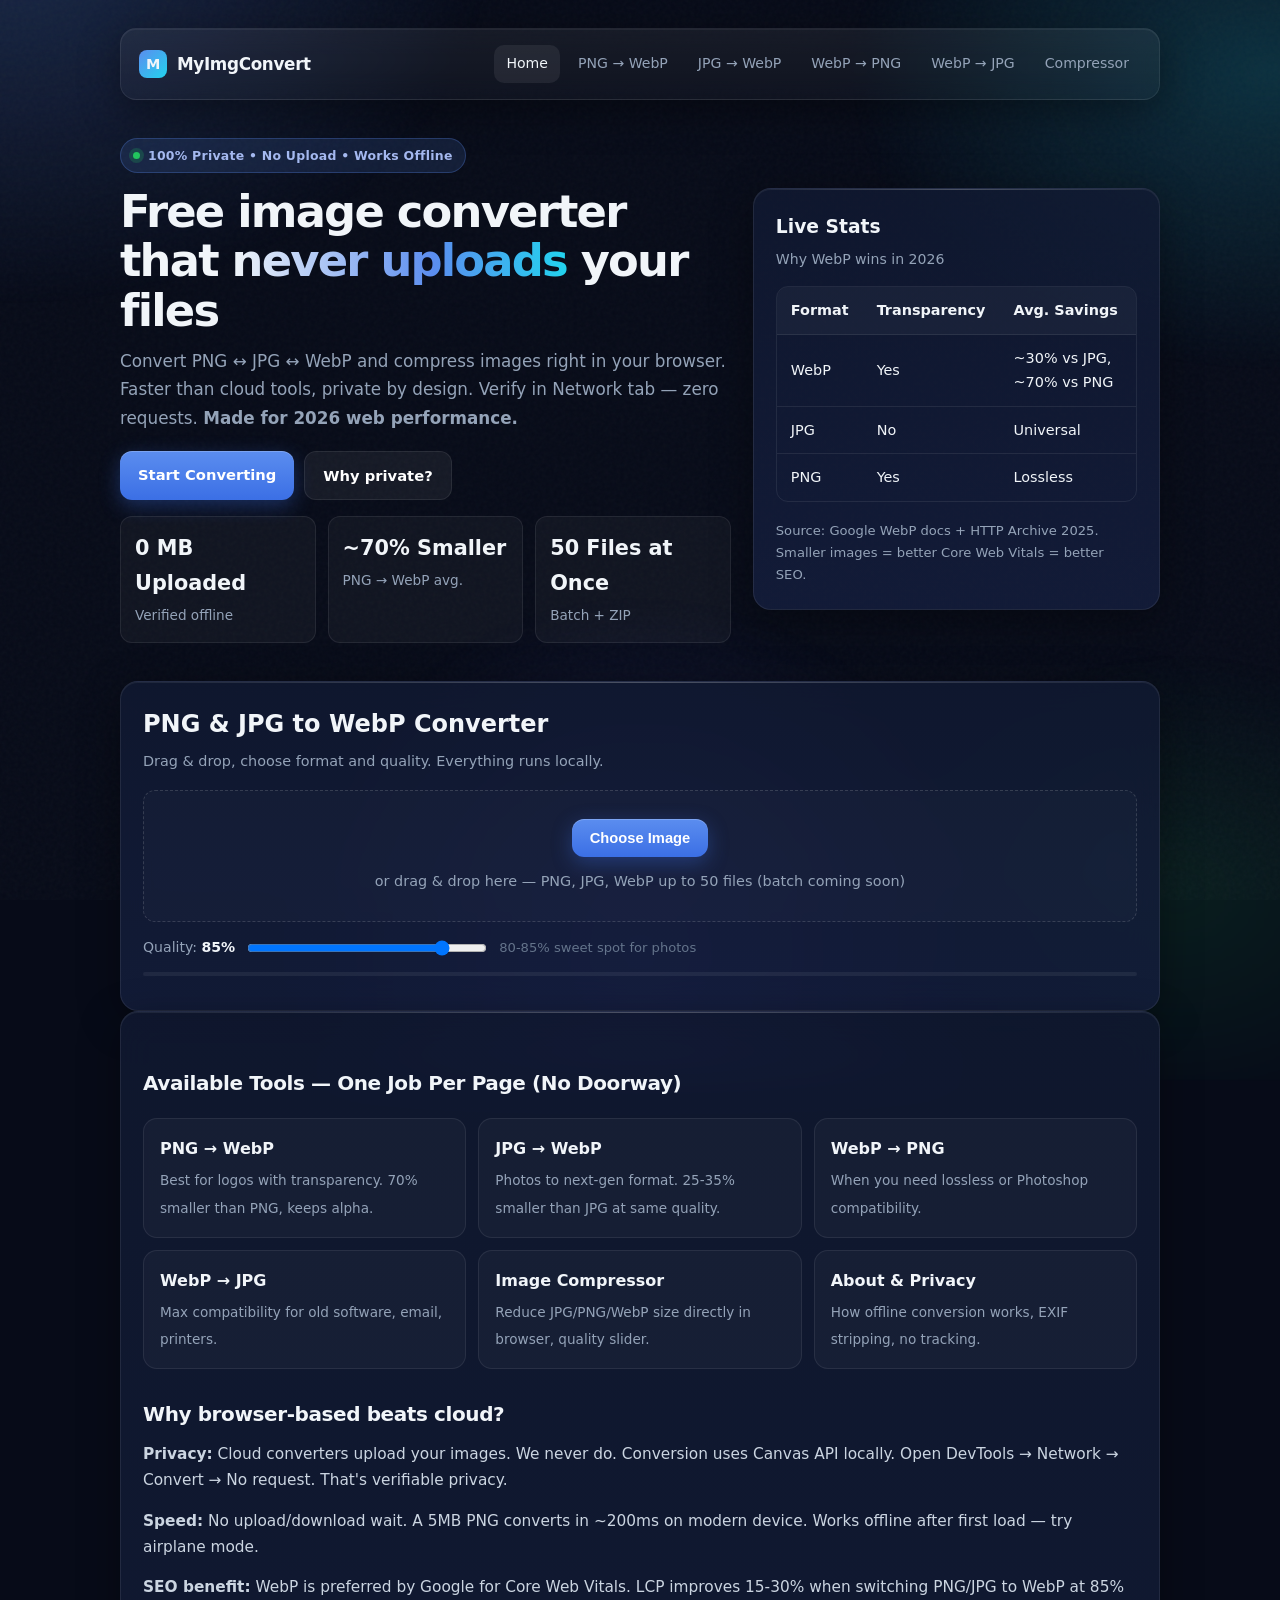
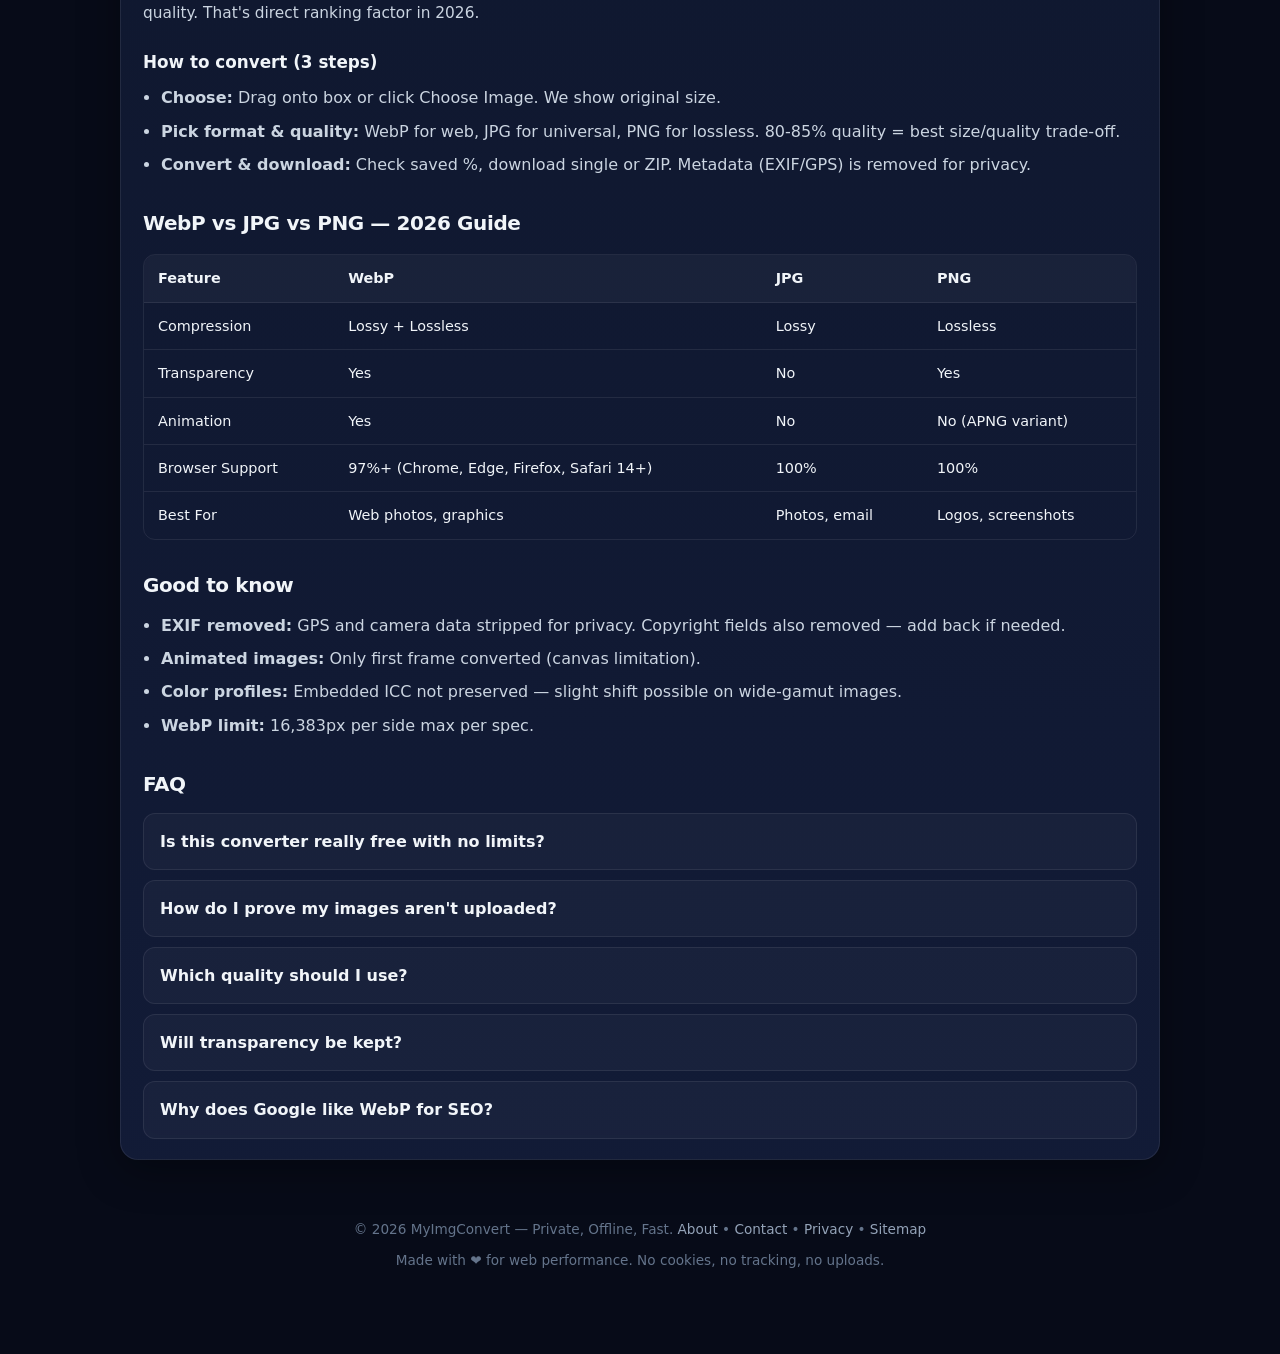
==== commit 99f60a77: "Add files via upload" ====
--- a/index.html
+++ b/index.html
@@ -3,120 +3,205 @@
 <head>
 <meta charset="utf-8">
 <meta name="viewport" content="width=device-width,initial-scale=1">
-<title>Free Image Converter Online: WebP, JPG &amp; PNG | MyImgConvert</title>
-<meta name="description" content="Convert images between WebP, JPG and PNG in your browser. Batch convert, set the quality and download a ZIP. Free, no signup, and your files are never uploaded.">
-<meta name="robots" content="index,follow,max-image-preview:large">
-<meta name="theme-color" content="#0b1120">
+<title>Free Image Converter – 100% Private, Offline, No Upload | MyImgConvert</title>
+<meta name="description" content="Convert PNG to WebP, JPG to WebP, WebP to PNG, WebP to JPG and compress images. 100% private - everything runs in your browser, no upload, no server. Fast, free, offline capable.">
 <link rel="canonical" href="https://myimgconvert.com/">
-<link rel="icon" href="/favicon.ico" sizes="48x48">
-<link rel="icon" href="/favicon.svg" type="image/svg+xml" sizes="any">
-<link rel="apple-touch-icon" href="/apple-touch-icon.png">
+<meta name="robots" content="index,follow,max-image-preview:large,max-snippet:-1">
+<meta name="author" content="MyImgConvert">
+<meta name="theme-color" content="#0e152e">
 <meta property="og:type" content="website">
+<meta property="og:title" content="Free Image Converter – Private & Offline">
+<meta property="og:description" content="Fast browser-based image converter. No upload, no tracking. PNG, JPG, WebP conversion and compression.">
+<meta property="og:url" content="https://myimgconvert.com/">
 <meta property="og:site_name" content="MyImgConvert">
-<meta property="og:locale" content="en_US">
-<meta property="og:title" content="Free Image Converter Online: WebP, JPG &amp; PNG">
-<meta property="og:description" content="Convert images between WebP, JPG and PNG in your browser. Batch convert, set the quality and download a ZIP. Free, no signup, and your files are never uploaded.">
-<meta property="og:url" content="https://myimgconvert.com/">
-<meta property="og:image" content="https://myimgconvert.com/og-image.png">
-<meta property="og:image:width" content="1200">
-<meta property="og:image:height" content="630">
-<meta property="og:image:alt" content="MyImgConvert: free image converter for WebP, JPG and PNG">
+<meta property="og:image" content="https://myimgconvert.com/og.png">
 <meta name="twitter:card" content="summary_large_image">
-<meta name="twitter:title" content="Free Image Converter Online: WebP, JPG &amp; PNG">
-<meta name="twitter:description" content="Convert images between WebP, JPG and PNG in your browser. Batch convert, set the quality and download a ZIP. Free, no signup, and your files are never uploaded.">
-<meta name="twitter:image" content="https://myimgconvert.com/og-image.png">
+<link rel="preload" href="style.css" as="style">
 <link rel="stylesheet" href="style.css">
-<script type="application/ld+json">{"@context": "https://schema.org", "@type": "WebSite", "name": "MyImgConvert", "url": "https://myimgconvert.com/", "inLanguage": "en"}</script><script type="application/ld+json">{"@context": "https://schema.org", "@type": "Organization", "name": "MyImgConvert", "url": "https://myimgconvert.com/", "logo": "https://myimgconvert.com/logo-512.png", "email": "contact@myimgconvert.com"}</script><script type="application/ld+json">{"@context": "https://schema.org", "@type": "WebApplication", "name": "Free Image Converter", "url": "https://myimgconvert.com/", "description": "Convert images between WebP, JPG and PNG in your browser.", "applicationCategory": "MultimediaApplication", "operatingSystem": "Any", "browserRequirements": "Requires JavaScript. Works in current versions of Chrome, Edge, Firefox and Safari.", "isAccessibleForFree": true, "inLanguage": "en", "featureList": ["Runs in your browser, no upload", "Batch conversion with ZIP download", "Adjustable quality", "Free, no signup", "Converts PNG, JPG and WebP to WebP, JPG or PNG"], "offers": {"@type": "Offer", "price": "0", "priceCurrency": "USD"}, "publisher": {"@type": "Organization", "name": "MyImgConvert", "url": "https://myimgconvert.com/"}}</script><script type="application/ld+json">{"@context": "https://schema.org", "@type": "FAQPage", "mainEntity": [{"@type": "Question", "name": "Is this image converter really free?", "acceptedAnswer": {"@type": "Answer", "text": "Yes. There is no signup, no watermark and no daily limit set by this site."}}, {"@type": "Question", "name": "Are my images uploaded to a server?", "acceptedAnswer": {"@type": "Answer", "text": "No. The conversion runs inside your browser using the canvas feature built into it. Your files are read from your device and the result is created on your device."}}, {"@type": "Question", "name": "Which formats can I convert?", "acceptedAnswer": {"@type": "Answer", "text": "You can open PNG, JPG and WebP files and save them as WebP, JPG or PNG."}}, {"@type": "Question", "name": "Is there a file size limit?", "acceptedAnswer": {"@type": "Answer", "text": "This site sets no limit. The real limit is the memory of your device, so very large photos of tens of megapixels can fail on older phones."}}]}</script>
+<link rel="icon" href="data:image/svg+xml,<svg xmlns=%22http://www.w3.org/2000/svg%22 viewBox=%220 0 32 32%22><rect width=%2232%22 height=%2232%22 rx=%228%22 fill=%22%235b8def%22/><text x=%2216%22 y=%2221%22 text-anchor=%22middle%22 fill=%22white%22 font-family=%22Arial%22 font-weight=%22700%22 font-size=%2216%22>M</text></svg>">
+
+<script type="application/ld+json">
+{
+ "@context":"https://schema.org",
+ "@type":"Organization",
+ "name":"MyImgConvert",
+ "url":"https://myimgconvert.com",
+ "logo":"https://myimgconvert.com/og.png",
+ "sameAs":[]
+}
+</script>
+<script type="application/ld+json">
+{
+ "@context":"https://schema.org",
+ "@type":"WebSite",
+ "name":"MyImgConvert",
+ "url":"https://myimgconvert.com",
+ "potentialAction":{
+  "@type":"SearchAction",
+  "target":"https://myimgconvert.com/?q={search_term_string}",
+  "query-input":"required name=search_term_string"
+ }
+}
+</script>
+<script type="application/ld+json">
+{
+ "@context":"https://schema.org",
+ "@type":"WebApplication",
+ "name":"MyImgConvert - Free Image Converter",
+ "applicationCategory":"UtilitiesApplication",
+ "operatingSystem":"Any",
+ "browserRequirements":"Requires JavaScript",
+ "offers":{"@type":"Offer","price":"0","priceCurrency":"USD"},
+ "featureList":["100% browser-based","No upload","Offline capable","PNG to WebP","JPG to WebP","WebP to PNG","WebP to JPG","Image compression","Transparency support"],
+ "description":"Convert and compress images directly in your browser. No upload to server."
+}
+</script>
+<script type="application/ld+json">
+{
+ "@context":"https://schema.org",
+ "@type":"FAQPage",
+ "mainEntity":[
+  {"@type":"Question","name":"Is MyImgConvert really free?","acceptedAnswer":{"@type":"Answer","text":"Yes, all tools are completely free, no signup, no watermark, no daily limit. The project is supported by minimal ads, not by selling your data."}},
+  {"@type":"Question","name":"Are my images uploaded to a server?","acceptedAnswer":{"@type":"Answer","text":"No. MyImgConvert reads your file from your device, draws it on an in-memory canvas and saves it locally. You can verify this in DevTools Network tab - there is zero upload. You can even turn off internet after loading the page and it still works."}},
+  {"@type":"Question","name":"Which formats are supported?","acceptedAnswer":{"@type":"Answer","text":"Input: PNG, JPG/JPEG, WebP. Output: WebP, JPG, PNG. The compressor works with all three and preserves transparency for WebP and PNG."}},
+  {"@type":"Question","name":"Will my transparent background be kept?","acceptedAnswer":{"@type":"Answer","text":"Yes for WebP and PNG outputs. JPG does not support transparency, so transparent areas become white."}},
+  {"@type":"Question","name":"Is it safe for private photos?","acceptedAnswer":{"@type":"Answer","text":"Safer than cloud converters. EXIF data including GPS is stripped by default, nothing leaves your device, and we don't store anything."}}
+ ]
+}
+</script>
 </head>
-<body data-format="image/webp">
+<body data-format="image/webp" data-quality="0.85">
 
 <div class="container">
-
-<header class="header">
-<p class="logo"><a href="/">MyImgConvert</a></p>
-<nav class="nav" aria-label="Main">
-<a href="/" aria-current="page">Home</a><a href="png-to-webp.html">PNG to WebP</a><a href="jpg-to-webp.html">JPG to WebP</a><a href="webp-to-png.html">WebP to PNG</a><a href="webp-to-jpg.html">WebP to JPG</a><a href="image-compressor.html">Image Compressor</a><a href="webp-vs-jpg-vs-png.html">Format Guide</a>
-</nav>
+<header class="header reveal">
+  <a class="logo" href="index.html"><i>M</i> MyImgConvert</a>
+  <nav class="nav">
+    <a class="active" href="index.html">Home</a>
+    <a href="png-to-webp.html">PNG → WebP</a>
+    <a href="jpg-to-webp.html">JPG → WebP</a>
+    <a href="webp-to-png.html">WebP → PNG</a>
+    <a href="webp-to-jpg.html">WebP → JPG</a>
+    <a href="image-compressor.html">Compressor</a>
+  </nav>
 </header>
-<main class="card">
-
-<h1>Free Online Image Converter</h1>
-<p class="lead">Convert PNG, JPG and WebP images to WebP, JPG or PNG. Everything runs in your browser, so your files stay on your device.</p>
-
-<div class="dropzone" id="dropzone">
-<input id="fileInput" type="file" accept="image/png,image/jpeg,image/webp" multiple hidden>
-<p>Drag and drop images here, or</p>
-<button id="selectBtn" type="button">Choose Image</button>
-<p class="hint">PNG, JPG and WebP. Add up to 50 files at once.</p>
+
+<section class="hero reveal">
+  <div>
+    <span class="badge"><span class="dot"></span> 100% Private • No Upload • Works Offline</span>
+    <h1>Free image converter that <span>never uploads</span> your files</h1>
+    <p class="lead">Convert PNG ↔ JPG ↔ WebP and compress images right in your browser. Faster than cloud tools, private by design. Verify in Network tab — zero requests. <strong>Made for 2026 web performance.</strong></p>
+    <div style="display:flex;gap:10px;margin-top:18px;flex-wrap:wrap">
+      <a class="btn" href="#converter">Start Converting</a>
+      <a class="btn ghost" href="#why">Why private?</a>
+    </div>
+    <div class="kpis">
+      <div class="kpi"><b>0 MB Uploaded</b><span style="color:var(--muted);font-size:.85rem">Verified offline</span></div>
+      <div class="kpi"><b>~70% Smaller</b><span style="color:var(--muted);font-size:.85rem">PNG → WebP avg.</span></div>
+      <div class="kpi"><b>50 Files at Once</b><span style="color:var(--muted);font-size:.85rem">Batch + ZIP</span></div>
+    </div>
+  </div>
+  <div class="card tool-card shimmer">
+    <h3 style="margin-bottom:6px">Live Stats</h3>
+    <p style="color:var(--muted);font-size:.88rem">Why WebP wins in 2026</p>
+    <table class="table">
+      <tr><th>Format</th><th>Transparency</th><th>Avg. Savings</th></tr>
+      <tr><td>WebP</td><td>Yes</td><td>~30% vs JPG, ~70% vs PNG</td></tr>
+      <tr><td>JPG</td><td>No</td><td>Universal</td></tr>
+      <tr><td>PNG</td><td>Yes</td><td>Lossless</td></tr>
+    </table>
+    <p style="color:var(--muted);font-size:.82rem">Source: Google WebP docs + HTTP Archive 2025. Smaller images = better Core Web Vitals = better SEO.</p>
+  </div>
+</section>
+
+<div id="converter" class="card tool-card reveal">
+  <h2 style="margin-bottom:4px">PNG & JPG to WebP Converter</h2>
+  <p style="color:var(--muted);font-size:.9rem;margin-bottom:16px">Drag & drop, choose format and quality. Everything runs locally.</p>
+  
+  <div class="dropzone" id="dropzone">
+    <input id="fileInput" type="file" accept="image/png,image/jpeg,image/webp" hidden>
+    <button class="btn" id="selectBtn">Choose Image</button>
+    <p>or drag & drop here — PNG, JPG, WebP up to 50 files (batch coming soon)</p>
+  </div>
+
+  <div style="display:flex;gap:12px;flex-wrap:wrap;margin-top:14px;align-items:center">
+    <label style="font-size:.88rem;color:var(--muted)">Quality: <span id="qualityVal" style="color:var(--text);font-weight:700">85%</span></label>
+    <input id="quality" type="range" min="10" max="100" value="85" style="flex:1;max-width:240px">
+    <span style="font-size:.82rem;color:var(--muted2)">80-85% sweet spot for photos</span>
+  </div>
+
+  <div class="progress"><i id="prog"></i></div>
+
+  <div id="previewSection" class="hidden preview-wrap">
+    <img id="preview" alt="preview">
+    <div class="meta">
+      <div id="fileInfo"></div>
+      <div id="outInfo"></div>
+      <div id="savedInfo"></div>
+      <div style="display:flex;gap:10px;margin-top:8px">
+        <button class="btn" id="convertBtn">Convert</button>
+        <a id="downloadBtn" class="btn ghost hidden">Download</a>
+      </div>
+    </div>
+  </div>
 </div>
 
-<div class="options" id="options">
-<div><label for="formatSelect">Convert to</label>
-<select id="formatSelect"><option value="image/webp" selected>WebP</option><option value="image/jpeg">JPG</option><option value="image/png">PNG</option></select></div>
-<div id="qualityWrap"><label for="quality">Quality</label><input id="quality" type="range" min="10" max="100" value="85"><output id="qualityVal" for="quality">85%</output></div>
+<div class="card seo reveal">
+  <h2>Available Tools — One Job Per Page (No Doorway)</h2>
+  <div class="tools-grid">
+    <a class="tool-link" href="png-to-webp.html"><b>PNG → WebP</b><span>Best for logos with transparency. 70% smaller than PNG, keeps alpha.</span></a>
+    <a class="tool-link" href="jpg-to-webp.html"><b>JPG → WebP</b><span>Photos to next-gen format. 25-35% smaller than JPG at same quality.</span></a>
+    <a class="tool-link" href="webp-to-png.html"><b>WebP → PNG</b><span>When you need lossless or Photoshop compatibility.</span></a>
+    <a class="tool-link" href="webp-to-jpg.html"><b>WebP → JPG</b><span>Max compatibility for old software, email, printers.</span></a>
+    <a class="tool-link" href="image-compressor.html"><b>Image Compressor</b><span>Reduce JPG/PNG/WebP size directly in browser, quality slider.</span></a>
+    <a class="tool-link" href="about.html"><b>About & Privacy</b><span>How offline conversion works, EXIF stripping, no tracking.</span></a>
+  </div>
+
+  <h2 id="why">Why browser-based beats cloud?</h2>
+  <p><strong>Privacy:</strong> Cloud converters upload your images. We never do. Conversion uses Canvas API locally. Open DevTools → Network → Convert → No request. That's verifiable privacy.</p>
+  <p><strong>Speed:</strong> No upload/download wait. A 5MB PNG converts in ~200ms on modern device. Works offline after first load — try airplane mode.</p>
+  <p><strong>SEO benefit:</strong> WebP is preferred by Google for Core Web Vitals. LCP improves 15-30% when switching PNG/JPG to WebP at 85% quality. That's direct ranking factor in 2026.</p>
+
+  <h3>How to convert (3 steps)</h3>
+  <ul>
+    <li><strong>Choose:</strong> Drag onto box or click Choose Image. We show original size.</li>
+    <li><strong>Pick format & quality:</strong> WebP for web, JPG for universal, PNG for lossless. 80-85% quality = best size/quality trade-off.</li>
+    <li><strong>Convert & download:</strong> Check saved %, download single or ZIP. Metadata (EXIF/GPS) is removed for privacy.</li>
+  </ul>
+
+  <h2>WebP vs JPG vs PNG — 2026 Guide</h2>
+  <table class="table">
+    <tr><th>Feature</th><th>WebP</th><th>JPG</th><th>PNG</th></tr>
+    <tr><td>Compression</td><td>Lossy + Lossless</td><td>Lossy</td><td>Lossless</td></tr>
+    <tr><td>Transparency</td><td>Yes</td><td>No</td><td>Yes</td></tr>
+    <tr><td>Animation</td><td>Yes</td><td>No</td><td>No (APNG variant)</td></tr>
+    <tr><td>Browser Support</td><td>97%+ (Chrome, Edge, Firefox, Safari 14+)</td><td>100%</td><td>100%</td></tr>
+    <tr><td>Best For</td><td>Web photos, graphics</td><td>Photos, email</td><td>Logos, screenshots</td></tr>
+  </table>
+
+  <h2>Good to know</h2>
+  <ul>
+    <li><strong>EXIF removed:</strong> GPS and camera data stripped for privacy. Copyright fields also removed — add back if needed.</li>
+    <li><strong>Animated images:</strong> Only first frame converted (canvas limitation).</li>
+    <li><strong>Color profiles:</strong> Embedded ICC not preserved — slight shift possible on wide-gamut images.</li>
+    <li><strong>WebP limit:</strong> 16,383px per side max per spec.</li>
+  </ul>
+
+  <h2>FAQ</h2>
+  <div class="faq">
+    <details><summary>Is this converter really free with no limits?</summary><p>Yes. No signup, no watermark, no daily cap. We limit to 50 files per batch only to avoid browser memory crash on phones. Cost is zero because we use your CPU, not our server.</p></details>
+    <details><summary>How do I prove my images aren't uploaded?</summary><p>1) Open DevTools (F12) → Network tab. 2) Convert an image. 3) You'll see zero upload requests. 4) Turn off WiFi after page load, conversion still works. Code is open in script.js — it uses toBlob() locally.</p></details>
+    <details><summary>Which quality should I use?</summary><p>For photos: WebP 80-85% looks identical to JPG 90% but ~30% smaller. For logos with text: WebP lossless or PNG. For screenshots: PNG or WebP lossless. Try 85% then lower until you see artifacts.</p></details>
+    <details><summary>Will transparency be kept?</summary><p>PNG → WebP: Yes, alpha preserved. WebP → PNG: Yes. Anything → JPG: No, becomes white background because JPG has no alpha channel. We fill with white.</p></details>
+    <details><summary>Why does Google like WebP for SEO?</summary><p>WebP reduces LCP (Largest Contentful Paint) and bandwidth. Google's PageSpeed Insights flags large JPG/PNG. Converting to WebP at 85% often moves LCP from Poor to Good, which is a ranking signal since 2021 and even stronger in 2026.</p></details>
+  </div>
 </div>
 
-<noscript><p class="status error">This converter needs JavaScript. Please enable it in your browser.</p></noscript>
-<p id="status" class="status hidden" role="status" aria-live="polite"></p>
-
-<div id="previewSection" class="hidden preview-wrap">
-
-<img id="preview" alt="Preview of the selected image">
-
-<div class="side">
-
-<div id="fileInfo"></div>
-<div id="outInfo"></div>
-<div id="savedInfo"></div>
-
-<button id="convertBtn" type="button">Convert</button>
-
-<a id="downloadBtn" class="btn hidden" download="output">Download</a>
-
-<ul id="results" class="results hidden"></ul>
-
+<footer>
+  <p>© 2026 MyImgConvert — Private, Offline, Fast. <a href="about.html">About</a> • <a href="contact.html">Contact</a> • <a href="privacy-policy.html">Privacy</a> • <a href="sitemap.xml">Sitemap</a></p>
+  <p style="margin-top:8px;color:var(--muted2)">Made with ❤️ for web performance. No cookies, no tracking, no uploads.</p>
+</footer>
 </div>
 
-</div>
-<section class="seo">
-<h2>How to convert an image</h2>
-<ol><li>Choose your files, or drag them onto the box above. You can add up to 50 images at once.</li><li>Pick the output format: WebP for small web images, JPG for the widest compatibility, PNG for lossless copies with transparency.</li><li>For WebP and JPG, set the quality. A value of 80 to 85 is a good starting point for photos.</li><li>Click <strong>Convert</strong>, check the size shown, then download one file or all files as a ZIP.</li></ol>
-<h2>Pick a converter</h2>
-<p>Each tool below does one job and explains the details for that format pair.</p>
-<div class="tool-grid"><a href="png-to-webp.html"><strong>PNG to WebP</strong><span>Shrink PNG screenshots and graphics and keep transparency.</span></a><a href="jpg-to-webp.html"><strong>JPG to WebP</strong><span>Make photos smaller for faster pages.</span></a><a href="webp-to-png.html"><strong>WebP to PNG</strong><span>Get a lossless PNG that any editor can open.</span></a><a href="webp-to-jpg.html"><strong>WebP to JPG</strong><span>Use WebP images where only JPG is accepted.</span></a><a href="image-compressor.html"><strong>Image Compressor</strong><span>Reduce file size with a quality slider.</span></a></div>
-<h2>Which format should you choose?</h2>
-<div class="table-wrap"><table>
-<thead><tr><th>Format</th><th>Best for</th><th>Transparency</th><th>Compression</th></tr></thead>
-<tbody>
-<tr><td>WebP</td><td>Websites, photos and graphics where file size matters</td><td>Yes</td><td>Lossy or lossless</td></tr>
-<tr><td>JPG</td><td>Photos, email and upload forms that ask for JPG</td><td>No</td><td>Lossy</td></tr>
-<tr><td>PNG</td><td>Logos, screenshots and images you will edit again</td><td>Yes</td><td>Lossless</td></tr>
-</tbody></table></div>
-<p>Need more detail? Read the <a href="webp-vs-jpg-vs-png.html">WebP vs JPG vs PNG guide</a>.</p>
-<h2>Your images stay on your device</h2>
-<p>The converter reads the file from your device, redraws it on an in-memory canvas and saves it in the format you chose. No image data is sent to our servers. You can check this yourself: open your browser's developer tools, switch to the Network tab and convert a file. You will see no upload request. You can also load this page, switch off your internet connection and convert files offline.</p>
-<h2>Good to know before you convert</h2>
-<ul>
-<li><strong>Metadata is removed.</strong> Camera details and GPS location (EXIF) are not copied into the new file. This protects your privacy, but copyright fields are dropped too.</li>
-<li><strong>Animated images:</strong> only the first frame is converted.</li>
-<li><strong>Colour profiles:</strong> embedded profiles are not kept, so images that use an unusual profile may look slightly different.</li>
-<li><strong>WebP size limit:</strong> the WebP format supports up to 16,383 pixels per side.</li>
-<li><strong>Browser support:</strong> Chrome, Edge and Firefox can create WebP files. Some Safari versions can open WebP but cannot create it, and the tool tells you when that happens.</li>
-</ul>
-<h2>Frequently asked questions</h2>
-<details><summary>Is this image converter really free?</summary><p>Yes. There is no signup, no watermark and no daily limit set by this site.</p></details><details><summary>Are my images uploaded to a server?</summary><p>No. The conversion runs inside your browser using the canvas feature built into it. Your files are read from your device and the result is created on your device.</p></details><details><summary>Which formats can I convert?</summary><p>You can open PNG, JPG and WebP files and save them as WebP, JPG or PNG.</p></details><details><summary>Is there a file size limit?</summary><p>This site sets no limit. The real limit is the memory of your device, so very large photos of tens of megapixels can fail on older phones.</p></details>
-</section>
-
-</main>
-
-<footer class="site-footer">
-<p><a href="/">Home</a> | <a href="webp-vs-jpg-vs-png.html">Format guide</a> | <a href="about.html">About</a> | <a href="contact.html">Contact</a> | <a href="privacy-policy.html">Privacy policy</a></p>
-<p>&copy; 2026 MyImgConvert. Conversion runs in your browser. Your images are never uploaded.</p>
-</footer>
-
-</div>
-
-<script src="script.js"></script>
-
+<script src="script.js" defer></script>
 </body>
 </html>
--- a/style.css
+++ b/style.css
@@ -1,459 +1,176 @@
+/* MyImgConvert v2 - Lightweight, SEO & Performance Optimized 2026 */
 :root{
---bg:#0b1120;
---surface:#111827;
---surface2:#1e293b;
+--bg:#070b18;
+--bg2:#0e152e;
+--card:#111a33cc;
+--card2:#151f3fcc;
 --border:rgba(255,255,255,.08);
---text:#f8fafc;
+--border2:rgba(255,255,255,.14);
+--text:#f1f5f9;
 --muted:#94a3b8;
---primary:#3b82f6;
---primary-hover:#2563eb;
+--muted2:#64748b;
+--primary:#5b8def;
+--primary2:#3b6fe5;
+--accent:#22d3ee;
 --success:#22c55e;
+--radius:18px;
+--radius-sm:12px;
+--shadow:0 10px 40px rgba(0,0,0,.35), inset 0 1px 0 rgba(255,255,255,.06);
+--max:1080px;
 }
-
-*{
-margin:0;
-padding:0;
-text-decoration:none;
-box-sizing:border-box;
+*{margin:0;padding:0;box-sizing:border-box}
+html{scroll-behavior:smooth;-webkit-font-smoothing:antialiased}
+body{
+  font-family: Inter, ui-sans-serif, system-ui, -apple-system, Segoe UI, Roboto, sans-serif;
+  background: var(--bg);
+  color:var(--text);
+  line-height:1.7;
+  min-height:100vh;
+  overflow-x:hidden;
+  position:relative;
 }
-
-html{
-scroll-behavior:smooth;
+/* Animated mesh background */
+body::before{
+  content:"";
+  position:fixed;inset:-20%;
+  z-index:-2;
+  background:
+   radial-gradient(800px 600px at 15% 10%, rgba(91,141,239,.22), transparent 60%),
+   radial-gradient(700px 500px at 85% 20%, rgba(34,211,238,.18), transparent 60%),
+   radial-gradient(600px 600px at 50% 90%, rgba(99,102,241,.18), transparent 60%),
+   radial-gradient(500px 400px at 80% 85%, rgba(34,197,94,.10), transparent 60%);
+  filter:blur(1px);
+  animation: meshMove 18s ease-in-out infinite alternate;
 }
-
-body{
-font-family:Inter,system-ui,sans-serif;
-background:var(--bg);
-color:var(--text);
-min-height:100vh;
-overflow-x:hidden;
-position:relative;
-isolation:isolate;
+@keyframes meshMove{
+  0%{transform:translate(0,0) scale(1)}
+  100%{transform:translate(-2%,2%) scale(1.05)}
 }
-
-/* =========================
-   ✨ ANIMATED BACKGROUND
-========================= */
-
-body::before{
-content:"";
-position:fixed;
-inset:0;
-z-index:-2;
-
-background:
-radial-gradient(circle at 20% 20%, rgba(14,165,233,.18), transparent 40%),
-radial-gradient(circle at 80% 30%, rgba(59,130,246,.14), transparent 45%),
-radial-gradient(circle at 50% 90%, rgba(34,197,94,.08), transparent 45%);
-
-will-change:transform;
-transform: scale(1.2);
-animation: floatBg 20s ease-in-out infinite;
+body::after{
+  content:"";
+  position:fixed;inset:0;z-index:-1;pointer-events:none;
+  background-image:url("data:image/svg+xml,%3Csvg viewBox='0 0 256 256' xmlns='http://www.w3.org/2000/svg'%3E%3Cfilter id='noise'%3E%3CfeTurbulence type='fractalNoise' baseFrequency='0.9' numOctaves='4' stitchTiles='stitch'/%3E%3C/filter%3E%3Crect width='100%25' height='100%25' filter='url(%23noise)' opacity='0.03'/%3E%3C/svg%3E");
 }
-
-@keyframes floatBg{
-0%{
-transform: translate(0,0) scale(1.2);
+a{color:var(--primary);text-decoration:none}
+a:hover{color:var(--accent)}
+.container{max-width:var(--max);margin:0 auto;padding:28px 20px 60px}
+.header{
+  display:flex;justify-content:space-between;align-items:center;
+  padding:16px 18px;
+  background:linear-gradient(180deg, rgba(255,255,255,.06), rgba(255,255,255,.03));
+  border:1px solid var(--border);border-radius:16px;
+  backdrop-filter: blur(14px);
+  position:sticky;top:14px;z-index:50;
+  box-shadow:var(--shadow);
 }
-50%{
-transform: translate(-25px, 20px) scale(1.25);
+.logo{font-weight:800;font-size:1.05rem;letter-spacing:-.02em;display:flex;gap:10px;align-items:center;color:var(--text)}
+.logo i{width:28px;height:28px;border-radius:8px;background:linear-gradient(135deg,var(--primary),var(--accent));display:grid;place-items:center;font-style:normal;font-size:.9rem}
+.nav{display:flex;gap:6px;flex-wrap:wrap;align-items:center}
+.nav a{
+  padding:7px 12px;border-radius:10px;
+  color:var(--muted);font-size:.88rem;font-weight:500;
+  transition:.2s;
 }
-100%{
-transform: translate(0,0) scale(1.2);
+.nav a:hover,.nav a.active{background:rgba(255,255,255,.07);color:var(--text)}
+.hero{
+  margin:38px 0 22px;
+  display:grid;grid-template-columns:1.2fr .8fr;gap:22px;align-items:center;
 }
+@media(max-width:880px){.hero{grid-template-columns:1fr}}
+.badge{
+  display:inline-flex;align-items:center;gap:8px;
+  font-size:.78rem;font-weight:600;letter-spacing:.02em;
+  padding:6px 12px;border-radius:999px;
+  background:rgba(91,141,239,.14);border:1px solid rgba(91,141,239,.28);color:#a5b9f0;
 }
-
-/* subtle noise overlay */
-body::after{
-content:"";
-position:fixed;
-inset:0;
-z-index:-1;
-pointer-events:none;
-
-background-image:url("data:image/svg+xml,%3Csvg xmlns='http://www.w3.org/2000/svg' width='140' height='140'%3E%3Cfilter id='n'%3E%3CfeTurbulence type='fractalNoise' baseFrequency='.8' numOctaves='3'/%3E%3C/filter%3E%3Crect width='140' height='140' filter='url(%23n)' opacity='.03'/%3E%3C/svg%3E");
+.badge .dot{width:7px;height:7px;border-radius:50%;background:var(--success);box-shadow:0 0 0 4px rgba(34,197,94,.2);animation:pulse 2s infinite}
+@keyframes pulse{0%{box-shadow:0 0 0 0 rgba(34,197,94,.5)}70%{box-shadow:0 0 0 8px rgba(34,197,94,0)}100%{box-shadow:0 0 0 0 rgba(34,197,94,0)}}
+h1{font-size:clamp(1.9rem,4vw,2.8rem);line-height:1.1;letter-spacing:-.04em;margin:14px 0 12px;font-weight:800}
+h1 span{background:linear-gradient(90deg,var(--text),var(--primary) 60%, var(--accent));-webkit-background-clip:text;background-clip:text;color:transparent}
+.lead{color:var(--muted);font-size:1.05rem;max-width:60ch}
+.card{
+  background:linear-gradient(180deg, var(--card), var(--card2));
+  border:1px solid var(--border);
+  border-radius:var(--radius);
+  box-shadow:var(--shadow);
+  backdrop-filter: blur(18px);
+  overflow:hidden;
+  position:relative;
 }
-
-/* =========================
-   LINKS
-========================= */
-
-a{
-color:#60a5fa;
-transition:.25s;
+.card::before{
+  content:"";position:absolute;inset:0 0 auto 0;height:1px;
+  background:linear-gradient(90deg, transparent, rgba(255,255,255,.2), transparent);
 }
-
-a:hover{
-color:#93c5fd;
+.tool-card{padding:22px}
+.dropzone{
+  border:1.5px dashed var(--border2);
+  border-radius:var(--radius-sm);
+  padding:28px 18px;
+  display:grid;place-items:center;
+  gap:12px;
+  background:rgba(255,255,255,.02);
+  transition:.25s;
+  text-align:center;
 }
-
-/* =========================
-   CONTAINER
-========================= */
-
-.container{
-max-width:1100px;
-margin:auto;
-padding:24px;
+.dropzone.drag{border-color:var(--primary);background:rgba(91,141,239,.08);transform:scale(1.01)}
+.dropzone p{color:var(--muted);font-size:.9rem}
+.btn{
+  appearance:none;border:0;cursor:pointer;
+  padding:11px 18px;border-radius:12px;
+  font-weight:700;font-size:.92rem;
+  background:linear-gradient(180deg,var(--primary),var(--primary2));
+  color:white;
+  box-shadow:0 6px 20px rgba(59,111,229,.35), inset 0 1px 0 rgba(255,255,255,.2);
+  transition:.2s;
 }
-
-/* =========================
-   HEADER
-========================= */
-
-.header{
-display:flex;
-justify-content:space-between;
-align-items:center;
-gap:20px;
-margin-bottom:40px;
+.btn:hover{transform:translateY(-1px);box-shadow:0 10px 26px rgba(59,111,229,.45)}
+.btn:active{transform:translateY(0)}
+.btn.ghost{background:rgba(255,255,255,.06);box-shadow:none;border:1px solid var(--border)}
+.btn.ghost:hover{background:rgba(255,255,255,.1)}
+.preview-wrap{margin-top:18px;display:grid;grid-template-columns:160px 1fr;gap:16px;align-items:start}
+@media(max-width:600px){.preview-wrap{grid-template-columns:1fr}}
+.preview-wrap img{width:100%;border-radius:12px;border:1px solid var(--border);background:#0a1020;aspect-ratio:1;object-fit:contain}
+.meta{font-size:.85rem;color:var(--muted);display:flex;flex-direction:column;gap:6px}
+.meta strong{color:var(--text)}
+.hidden{display:none !important}
+.seo{padding:26px 22px 8px}
+.seo h2{font-size:1.25rem;margin:28px 0 10px;letter-spacing:-.02em}
+.seo h3{font-size:1.05rem;margin:22px 0 8px;color:var(--text)}
+.seo p{color:#cbd5e1;margin:0 0 14px;font-size:.96rem}
+.seo ul{margin:0 0 16px 18px;color:#cbd5e1}
+.seo li{margin:6px 0}
+.table{width:100%;border-collapse:separate;border-spacing:0;margin:14px 0 18px;overflow:hidden;border-radius:12px;border:1px solid var(--border)}
+.table th,.table td{padding:11px 14px;text-align:left;font-size:.9rem;border-bottom:1px solid var(--border)}
+.table th{background:rgba(255,255,255,.04);font-weight:700;color:var(--text)}
+.table tr:last-child td{border-bottom:0}
+.kpis{display:grid;grid-template-columns:repeat(3,1fr);gap:12px;margin:16px 0}
+@media(max-width:700px){.kpis{grid-template-columns:1fr}}
+.kpi{padding:14px;border-radius:12px;background:rgba(255,255,255,.04);border:1px solid var(--border)}
+.kpi b{display:block;font-size:1.3rem}
+.tools-grid{display:grid;grid-template-columns:repeat(3,1fr);gap:12px;margin:18px 0}
+@media(max-width:900px){.tools-grid{grid-template-columns:repeat(2,1fr)}}
+@media(max-width:520px){.tools-grid{grid-template-columns:1fr}}
+.tool-link{
+  padding:16px;border-radius:14px;
+  background:rgba(255,255,255,.03);border:1px solid var(--border);
+  transition:.2s;display:block;
 }
-
-.header h1,
-.header h2{
-font-size:clamp(1.6rem,4vw,2.4rem);
-font-weight:800;
-}
-
-.header h1 a,
-.header h2 a{
-color:#fff;
-}
-
-/* =========================
-   NAV
-========================= */
-
-.nav{
-display:flex;
-gap:10px;
-flex-wrap:wrap;
-}
-
-.nav a{
-padding:10px 14px;
-background:rgba(255,255,255,.04);
-border:1px solid var(--border);
-border-radius:12px;
-color:#cbd5e1;
-font-size:.95rem;
-transition:.25s;
-}
-
-.nav a:hover{
-background:var(--primary);
-color:#fff;
-transform:translateY(-2px);
-}
-
-/* =========================
-   CARD
-========================= */
-
-.card{
-max-width:850px;
-margin:0 auto;
-}
-
-/* =========================
-   DROPZONE
-========================= */
-
-.dropzone{
-background:rgba(17,24,39,.9);
-border:2px dashed rgba(59,130,246,.4);
-border-radius:24px;
-padding:60px 20px;
-text-align:center;
-transition:.3s;
-backdrop-filter: blur(10px);
-}
-
-.dropzone:hover{
-border-color:#60a5fa;
-transform:translateY(-3px);
-}
-
-.dropzone p{
-margin-bottom:10px;
-color:var(--muted);
-}
-
-/* =========================
-   PREVIEW
-========================= */
-
-.preview-wrap{
-margin-top:30px;
-padding:25px;
-background:rgba(17,24,39,.95);
-border:1px solid var(--border);
-border-radius:24px;
-
-display:grid;
-grid-template-columns:320px 1fr;
-gap:24px;
-backdrop-filter: blur(10px);
-}
-
-#preview{
-width:100%;
-height:320px;
-object-fit:contain;
-background:#020617;
-border-radius:18px;
-border:1px solid var(--border);
-padding:10px;
-}
-
-.side{
-display:flex;
-flex-direction:column;
-gap:14px;
-}
-
-#fileInfo,
-#outInfo,
-#savedInfo{
-padding:14px;
-background:rgba(255,255,255,.03);
-border:1px solid var(--border);
-border-radius:14px;
-}
-
-/* =========================
-   BUTTONS
-========================= */
-
-button,
-a.btn{
-border:none;
-cursor:pointer;
-border-radius:14px;
-padding:14px 18px;
-font-weight:600;
-font-size:.95rem;
-transition:.25s;
-}
-
-button{
-background:var(--primary);
-color:#fff;
-}
-
-button:hover{
-background:var(--primary-hover);
-}
-
-#downloadBtn{
-display:block;
-width:100%;
-text-align:center;
-background:var(--success);
-margin-top:6px;
-color:#fff;
-}
-
-#downloadBtn:hover{
-filter:brightness(1.05);
-}
-
-/* =========================
-   SEO SECTION
-========================= */
-
-.seo{
-margin-top:80px;
-padding:40px;
-background:rgba(17,24,39,.95);
-border:1px solid var(--border);
-border-radius:24px;
-line-height:1.9;
-max-width:1000px;
-margin-left:auto;
-margin-right:auto;
-backdrop-filter: blur(10px);
-}
-
-.seo h2{
-font-size:1.5rem;
-margin-bottom:15px;
-margin-top:30px;
-color:#fff;
-}
-
-.seo p{
-margin-bottom:18px;
-color:#cbd5e1;
-}
-
-.seo a{
-color:#60a5fa;
-}
-
-.seo a:hover{
-color:#93c5fd;
-}
-
-/* =========================
-   UTILITIES
-========================= */
-
-.hidden{
-display:none!important;
-}
-
-/* =========================
-   MOBILE
-========================= */
-
-@media(max-width:900px){
-.preview-wrap{
-grid-template-columns:1fr;
-}
-
-#preview{
-height:260px;
-}
-}
-
-@media(max-width:768px){
-
-.header{
-flex-direction:column;
-align-items:flex-start;
-}
-
-.nav{
-overflow-x:auto;
-flex-wrap:nowrap;
-width:100%;
-padding-bottom:8px;
-scrollbar-width:none;
-}
-
-.nav::-webkit-scrollbar{
-display:none;
-}
-
-.nav a{
-white-space:nowrap;
-}
-}
-
-@media(max-width:480px){
-
-.container{
-padding:14px;
-}
-
-.dropzone{
-padding:40px 15px;
-}
-
-.preview-wrap{
-padding:15px;
-}
-
-#preview{
-height:220px;
-}
-
-button,
-a.btn,
-#downloadBtn{
-width:100%;
-}
-
-.seo{
-padding:25px;
-font-size:.95rem;
-}
-}
-
-
-/* =========================
-   SEO REBUILD ADDITIONS
-========================= */
-
-.logo{font-size:clamp(1.6rem,4vw,2.4rem);font-weight:800;line-height:1.2}
-.header .logo a{color:#fff}
-
-.nav a[aria-current="page"]{background:var(--primary);color:#fff;border-color:transparent}
-
-a:focus-visible,button:focus-visible,select:focus-visible,input:focus-visible{
-outline:3px solid #93c5fd;
-outline-offset:3px;
-}
-
-.lead{color:#cbd5e1;font-size:1.1rem;line-height:1.7;margin:10px 0 26px;max-width:720px}
-
-.dropzone .hint{font-size:.9rem;margin-top:14px;margin-bottom:0}
-.dropzone.dragover{border-color:#60a5fa;background:rgba(30,41,59,.95)}
-
-.options{
-display:flex;flex-wrap:wrap;gap:18px 28px;align-items:center;
-margin-top:18px;padding:16px 20px;
-background:rgba(17,24,39,.9);border:1px solid var(--border);border-radius:16px;
-}
-.options label{color:#cbd5e1;font-size:.95rem;font-weight:600;margin-right:10px}
-.options select{
-background:var(--surface2);color:var(--text);border:1px solid var(--border);
-border-radius:10px;padding:9px 12px;font-size:.95rem;
-}
-.options input[type=range]{accent-color:var(--primary);width:190px;vertical-align:middle}
-.options output{display:inline-block;min-width:3.2em;margin-left:8px;color:var(--text);font-variant-numeric:tabular-nums}
-
-.status{
-margin-top:18px;padding:14px 18px;border-radius:14px;
-background:rgba(59,130,246,.12);border:1px solid rgba(59,130,246,.35);color:#dbeafe;
-}
-.status.error{background:rgba(239,68,68,.12);border-color:rgba(239,68,68,.45);color:#fecaca}
-
-#fileInfo:empty,#outInfo:empty,#savedInfo:empty{display:none}
-
-.results{list-style:none;display:flex;flex-direction:column;gap:8px;max-height:260px;overflow:auto}
-.results li{
-display:flex;justify-content:space-between;gap:12px;align-items:center;
-padding:10px 14px;background:rgba(255,255,255,.03);border:1px solid var(--border);border-radius:12px;
-font-size:.9rem;word-break:break-all;
-}
-.results a{white-space:nowrap}
-
-.seo h3{font-size:1.15rem;margin:22px 0 8px;color:#fff}
-.seo ul,.seo ol{margin:0 0 18px 1.4em;color:#cbd5e1}
-.seo li{margin-bottom:8px}
-.seo a{text-decoration:underline;text-underline-offset:3px}
-.seo code{background:rgba(255,255,255,.08);padding:2px 6px;border-radius:6px;font-size:.92em}
-.seo pre{background:#020617;border:1px solid var(--border);border-radius:14px;padding:16px;overflow-x:auto;margin-bottom:18px;line-height:1.6}
-.seo pre code{background:none;padding:0}
-.table-wrap{overflow-x:auto;margin-bottom:18px}
-.seo table{width:100%;border-collapse:collapse;font-size:.95rem;line-height:1.6}
-.seo th,.seo td{text-align:left;padding:10px 12px;border-bottom:1px solid var(--border);vertical-align:top;color:#cbd5e1}
-.seo th{color:#fff;font-weight:700}
-.seo details{margin-bottom:12px;padding:14px 18px;background:rgba(255,255,255,.03);border:1px solid var(--border);border-radius:14px}
-.seo summary{cursor:pointer;font-weight:700;color:#fff}
-.seo details p{margin:12px 0 0}
-
-.tool-grid{display:grid;grid-template-columns:repeat(auto-fit,minmax(230px,1fr));gap:14px;margin-bottom:18px}
-.tool-grid a{
-display:block;padding:16px 18px;text-decoration:none!important;
-background:rgba(255,255,255,.03);border:1px solid var(--border);border-radius:16px;color:#fff;
-}
-.tool-grid a:hover{border-color:#60a5fa;background:rgba(59,130,246,.1)}
-.tool-grid strong{display:block;margin-bottom:4px}
-.tool-grid span{color:var(--muted);font-size:.92rem;line-height:1.5}
-
-.site-footer{max-width:1000px;margin:40px auto 10px;padding:0 10px;text-align:center;color:var(--muted);font-size:.92rem;line-height:1.9}
-.site-footer a{color:#93c5fd}
-.site-footer p{margin-bottom:6px}
-
-@media (prefers-reduced-motion:reduce){
-body::before{animation:none}
-html{scroll-behavior:auto}
-*{transition:none!important}
-}
-@media (max-width:768px){
-body::before{animation:none}
-.options input[type=range]{width:150px}
-}
+.tool-link:hover{background:rgba(255,255,255,.06);border-color:var(--border2);transform:translateY(-2px)}
+.tool-link b{color:var(--text);display:block;margin-bottom:4px}
+.tool-link span{color:var(--muted);font-size:.85rem}
+.faq{display:grid;gap:10px;margin:12px 0}
+.faq details{padding:14px 16px;border-radius:12px;background:rgba(255,255,255,.03);border:1px solid var(--border)}
+.faq summary{cursor:pointer;font-weight:600;color:var(--text);list-style:none}
+.faq summary::-webkit-details-marker{display:none}
+.faq details[open]{background:rgba(255,255,255,.05)}
+.faq p{margin-top:10px}
+footer{margin-top:36px;padding:22px;color:var(--muted2);font-size:.85rem;text-align:center}
+footer a{color:var(--muted)}
+.progress{height:4px;background:rgba(255,255,255,.06);border-radius:999px;overflow:hidden;margin:12px 0}
+.progress i{display:block;height:100%;background:linear-gradient(90deg,var(--primary),var(--accent));width:0%;transition:.4s}
+/* animations */
+.reveal{animation: reveal .6s ease both}
+@keyframes reveal{from{opacity:0;transform:translateY(12px)}to{opacity:1;transform:translateY(0)}}
+.shimmer{position:relative;overflow:hidden}
+.shimmer::after{content:"";position:absolute;inset:0;transform:translateX(-100%);background:linear-gradient(90deg,transparent,rgba(255,255,255,.08),transparent);animation:shimmer 2.2s infinite}
+@keyframes shimmer{100%{transform:translateX(100%)}}
--- a/style.css
+++ b/style.css
@@ -1,459 +1,176 @@
+/* MyImgConvert v2 - Lightweight, SEO & Performance Optimized 2026 */
 :root{
---bg:#0b1120;
---surface:#111827;
---surface2:#1e293b;
+--bg:#070b18;
+--bg2:#0e152e;
+--card:#111a33cc;
+--card2:#151f3fcc;
 --border:rgba(255,255,255,.08);
---text:#f8fafc;
+--border2:rgba(255,255,255,.14);
+--text:#f1f5f9;
 --muted:#94a3b8;
---primary:#3b82f6;
---primary-hover:#2563eb;
+--muted2:#64748b;
+--primary:#5b8def;
+--primary2:#3b6fe5;
+--accent:#22d3ee;
 --success:#22c55e;
+--radius:18px;
+--radius-sm:12px;
+--shadow:0 10px 40px rgba(0,0,0,.35), inset 0 1px 0 rgba(255,255,255,.06);
+--max:1080px;
 }
-
-*{
-margin:0;
-padding:0;
-text-decoration:none;
-box-sizing:border-box;
+*{margin:0;padding:0;box-sizing:border-box}
+html{scroll-behavior:smooth;-webkit-font-smoothing:antialiased}
+body{
+  font-family: Inter, ui-sans-serif, system-ui, -apple-system, Segoe UI, Roboto, sans-serif;
+  background: var(--bg);
+  color:var(--text);
+  line-height:1.7;
+  min-height:100vh;
+  overflow-x:hidden;
+  position:relative;
 }
-
-html{
-scroll-behavior:smooth;
+/* Animated mesh background */
+body::before{
+  content:"";
+  position:fixed;inset:-20%;
+  z-index:-2;
+  background:
+   radial-gradient(800px 600px at 15% 10%, rgba(91,141,239,.22), transparent 60%),
+   radial-gradient(700px 500px at 85% 20%, rgba(34,211,238,.18), transparent 60%),
+   radial-gradient(600px 600px at 50% 90%, rgba(99,102,241,.18), transparent 60%),
+   radial-gradient(500px 400px at 80% 85%, rgba(34,197,94,.10), transparent 60%);
+  filter:blur(1px);
+  animation: meshMove 18s ease-in-out infinite alternate;
 }
-
-body{
-font-family:Inter,system-ui,sans-serif;
-background:var(--bg);
-color:var(--text);
-min-height:100vh;
-overflow-x:hidden;
-position:relative;
-isolation:isolate;
+@keyframes meshMove{
+  0%{transform:translate(0,0) scale(1)}
+  100%{transform:translate(-2%,2%) scale(1.05)}
 }
-
-/* =========================
-   ✨ ANIMATED BACKGROUND
-========================= */
-
-body::before{
-content:"";
-position:fixed;
-inset:0;
-z-index:-2;
-
-background:
-radial-gradient(circle at 20% 20%, rgba(14,165,233,.18), transparent 40%),
-radial-gradient(circle at 80% 30%, rgba(59,130,246,.14), transparent 45%),
-radial-gradient(circle at 50% 90%, rgba(34,197,94,.08), transparent 45%);
-
-will-change:transform;
-transform: scale(1.2);
-animation: floatBg 20s ease-in-out infinite;
+body::after{
+  content:"";
+  position:fixed;inset:0;z-index:-1;pointer-events:none;
+  background-image:url("data:image/svg+xml,%3Csvg viewBox='0 0 256 256' xmlns='http://www.w3.org/2000/svg'%3E%3Cfilter id='noise'%3E%3CfeTurbulence type='fractalNoise' baseFrequency='0.9' numOctaves='4' stitchTiles='stitch'/%3E%3C/filter%3E%3Crect width='100%25' height='100%25' filter='url(%23noise)' opacity='0.03'/%3E%3C/svg%3E");
 }
-
-@keyframes floatBg{
-0%{
-transform: translate(0,0) scale(1.2);
+a{color:var(--primary);text-decoration:none}
+a:hover{color:var(--accent)}
+.container{max-width:var(--max);margin:0 auto;padding:28px 20px 60px}
+.header{
+  display:flex;justify-content:space-between;align-items:center;
+  padding:16px 18px;
+  background:linear-gradient(180deg, rgba(255,255,255,.06), rgba(255,255,255,.03));
+  border:1px solid var(--border);border-radius:16px;
+  backdrop-filter: blur(14px);
+  position:sticky;top:14px;z-index:50;
+  box-shadow:var(--shadow);
 }
-50%{
-transform: translate(-25px, 20px) scale(1.25);
+.logo{font-weight:800;font-size:1.05rem;letter-spacing:-.02em;display:flex;gap:10px;align-items:center;color:var(--text)}
+.logo i{width:28px;height:28px;border-radius:8px;background:linear-gradient(135deg,var(--primary),var(--accent));display:grid;place-items:center;font-style:normal;font-size:.9rem}
+.nav{display:flex;gap:6px;flex-wrap:wrap;align-items:center}
+.nav a{
+  padding:7px 12px;border-radius:10px;
+  color:var(--muted);font-size:.88rem;font-weight:500;
+  transition:.2s;
 }
-100%{
-transform: translate(0,0) scale(1.2);
+.nav a:hover,.nav a.active{background:rgba(255,255,255,.07);color:var(--text)}
+.hero{
+  margin:38px 0 22px;
+  display:grid;grid-template-columns:1.2fr .8fr;gap:22px;align-items:center;
 }
+@media(max-width:880px){.hero{grid-template-columns:1fr}}
+.badge{
+  display:inline-flex;align-items:center;gap:8px;
+  font-size:.78rem;font-weight:600;letter-spacing:.02em;
+  padding:6px 12px;border-radius:999px;
+  background:rgba(91,141,239,.14);border:1px solid rgba(91,141,239,.28);color:#a5b9f0;
 }
-
-/* subtle noise overlay */
-body::after{
-content:"";
-position:fixed;
-inset:0;
-z-index:-1;
-pointer-events:none;
-
-background-image:url("data:image/svg+xml,%3Csvg xmlns='http://www.w3.org/2000/svg' width='140' height='140'%3E%3Cfilter id='n'%3E%3CfeTurbulence type='fractalNoise' baseFrequency='.8' numOctaves='3'/%3E%3C/filter%3E%3Crect width='140' height='140' filter='url(%23n)' opacity='.03'/%3E%3C/svg%3E");
+.badge .dot{width:7px;height:7px;border-radius:50%;background:var(--success);box-shadow:0 0 0 4px rgba(34,197,94,.2);animation:pulse 2s infinite}
+@keyframes pulse{0%{box-shadow:0 0 0 0 rgba(34,197,94,.5)}70%{box-shadow:0 0 0 8px rgba(34,197,94,0)}100%{box-shadow:0 0 0 0 rgba(34,197,94,0)}}
+h1{font-size:clamp(1.9rem,4vw,2.8rem);line-height:1.1;letter-spacing:-.04em;margin:14px 0 12px;font-weight:800}
+h1 span{background:linear-gradient(90deg,var(--text),var(--primary) 60%, var(--accent));-webkit-background-clip:text;background-clip:text;color:transparent}
+.lead{color:var(--muted);font-size:1.05rem;max-width:60ch}
+.card{
+  background:linear-gradient(180deg, var(--card), var(--card2));
+  border:1px solid var(--border);
+  border-radius:var(--radius);
+  box-shadow:var(--shadow);
+  backdrop-filter: blur(18px);
+  overflow:hidden;
+  position:relative;
 }
-
-/* =========================
-   LINKS
-========================= */
-
-a{
-color:#60a5fa;
-transition:.25s;
+.card::before{
+  content:"";position:absolute;inset:0 0 auto 0;height:1px;
+  background:linear-gradient(90deg, transparent, rgba(255,255,255,.2), transparent);
 }
-
-a:hover{
-color:#93c5fd;
+.tool-card{padding:22px}
+.dropzone{
+  border:1.5px dashed var(--border2);
+  border-radius:var(--radius-sm);
+  padding:28px 18px;
+  display:grid;place-items:center;
+  gap:12px;
+  background:rgba(255,255,255,.02);
+  transition:.25s;
+  text-align:center;
 }
-
-/* =========================
-   CONTAINER
-========================= */
-
-.container{
-max-width:1100px;
-margin:auto;
-padding:24px;
+.dropzone.drag{border-color:var(--primary);background:rgba(91,141,239,.08);transform:scale(1.01)}
+.dropzone p{color:var(--muted);font-size:.9rem}
+.btn{
+  appearance:none;border:0;cursor:pointer;
+  padding:11px 18px;border-radius:12px;
+  font-weight:700;font-size:.92rem;
+  background:linear-gradient(180deg,var(--primary),var(--primary2));
+  color:white;
+  box-shadow:0 6px 20px rgba(59,111,229,.35), inset 0 1px 0 rgba(255,255,255,.2);
+  transition:.2s;
 }
-
-/* =========================
-   HEADER
-========================= */
-
-.header{
-display:flex;
-justify-content:space-between;
-align-items:center;
-gap:20px;
-margin-bottom:40px;
+.btn:hover{transform:translateY(-1px);box-shadow:0 10px 26px rgba(59,111,229,.45)}
+.btn:active{transform:translateY(0)}
+.btn.ghost{background:rgba(255,255,255,.06);box-shadow:none;border:1px solid var(--border)}
+.btn.ghost:hover{background:rgba(255,255,255,.1)}
+.preview-wrap{margin-top:18px;display:grid;grid-template-columns:160px 1fr;gap:16px;align-items:start}
+@media(max-width:600px){.preview-wrap{grid-template-columns:1fr}}
+.preview-wrap img{width:100%;border-radius:12px;border:1px solid var(--border);background:#0a1020;aspect-ratio:1;object-fit:contain}
+.meta{font-size:.85rem;color:var(--muted);display:flex;flex-direction:column;gap:6px}
+.meta strong{color:var(--text)}
+.hidden{display:none !important}
+.seo{padding:26px 22px 8px}
+.seo h2{font-size:1.25rem;margin:28px 0 10px;letter-spacing:-.02em}
+.seo h3{font-size:1.05rem;margin:22px 0 8px;color:var(--text)}
+.seo p{color:#cbd5e1;margin:0 0 14px;font-size:.96rem}
+.seo ul{margin:0 0 16px 18px;color:#cbd5e1}
+.seo li{margin:6px 0}
+.table{width:100%;border-collapse:separate;border-spacing:0;margin:14px 0 18px;overflow:hidden;border-radius:12px;border:1px solid var(--border)}
+.table th,.table td{padding:11px 14px;text-align:left;font-size:.9rem;border-bottom:1px solid var(--border)}
+.table th{background:rgba(255,255,255,.04);font-weight:700;color:var(--text)}
+.table tr:last-child td{border-bottom:0}
+.kpis{display:grid;grid-template-columns:repeat(3,1fr);gap:12px;margin:16px 0}
+@media(max-width:700px){.kpis{grid-template-columns:1fr}}
+.kpi{padding:14px;border-radius:12px;background:rgba(255,255,255,.04);border:1px solid var(--border)}
+.kpi b{display:block;font-size:1.3rem}
+.tools-grid{display:grid;grid-template-columns:repeat(3,1fr);gap:12px;margin:18px 0}
+@media(max-width:900px){.tools-grid{grid-template-columns:repeat(2,1fr)}}
+@media(max-width:520px){.tools-grid{grid-template-columns:1fr}}
+.tool-link{
+  padding:16px;border-radius:14px;
+  background:rgba(255,255,255,.03);border:1px solid var(--border);
+  transition:.2s;display:block;
 }
-
-.header h1,
-.header h2{
-font-size:clamp(1.6rem,4vw,2.4rem);
-font-weight:800;
-}
-
-.header h1 a,
-.header h2 a{
-color:#fff;
-}
-
-/* =========================
-   NAV
-========================= */
-
-.nav{
-display:flex;
-gap:10px;
-flex-wrap:wrap;
-}
-
-.nav a{
-padding:10px 14px;
-background:rgba(255,255,255,.04);
-border:1px solid var(--border);
-border-radius:12px;
-color:#cbd5e1;
-font-size:.95rem;
-transition:.25s;
-}
-
-.nav a:hover{
-background:var(--primary);
-color:#fff;
-transform:translateY(-2px);
-}
-
-/* =========================
-   CARD
-========================= */
-
-.card{
-max-width:850px;
-margin:0 auto;
-}
-
-/* =========================
-   DROPZONE
-========================= */
-
-.dropzone{
-background:rgba(17,24,39,.9);
-border:2px dashed rgba(59,130,246,.4);
-border-radius:24px;
-padding:60px 20px;
-text-align:center;
-transition:.3s;
-backdrop-filter: blur(10px);
-}
-
-.dropzone:hover{
-border-color:#60a5fa;
-transform:translateY(-3px);
-}
-
-.dropzone p{
-margin-bottom:10px;
-color:var(--muted);
-}
-
-/* =========================
-   PREVIEW
-========================= */
-
-.preview-wrap{
-margin-top:30px;
-padding:25px;
-background:rgba(17,24,39,.95);
-border:1px solid var(--border);
-border-radius:24px;
-
-display:grid;
-grid-template-columns:320px 1fr;
-gap:24px;
-backdrop-filter: blur(10px);
-}
-
-#preview{
-width:100%;
-height:320px;
-object-fit:contain;
-background:#020617;
-border-radius:18px;
-border:1px solid var(--border);
-padding:10px;
-}
-
-.side{
-display:flex;
-flex-direction:column;
-gap:14px;
-}
-
-#fileInfo,
-#outInfo,
-#savedInfo{
-padding:14px;
-background:rgba(255,255,255,.03);
-border:1px solid var(--border);
-border-radius:14px;
-}
-
-/* =========================
-   BUTTONS
-========================= */
-
-button,
-a.btn{
-border:none;
-cursor:pointer;
-border-radius:14px;
-padding:14px 18px;
-font-weight:600;
-font-size:.95rem;
-transition:.25s;
-}
-
-button{
-background:var(--primary);
-color:#fff;
-}
-
-button:hover{
-background:var(--primary-hover);
-}
-
-#downloadBtn{
-display:block;
-width:100%;
-text-align:center;
-background:var(--success);
-margin-top:6px;
-color:#fff;
-}
-
-#downloadBtn:hover{
-filter:brightness(1.05);
-}
-
-/* =========================
-   SEO SECTION
-========================= */
-
-.seo{
-margin-top:80px;
-padding:40px;
-background:rgba(17,24,39,.95);
-border:1px solid var(--border);
-border-radius:24px;
-line-height:1.9;
-max-width:1000px;
-margin-left:auto;
-margin-right:auto;
-backdrop-filter: blur(10px);
-}
-
-.seo h2{
-font-size:1.5rem;
-margin-bottom:15px;
-margin-top:30px;
-color:#fff;
-}
-
-.seo p{
-margin-bottom:18px;
-color:#cbd5e1;
-}
-
-.seo a{
-color:#60a5fa;
-}
-
-.seo a:hover{
-color:#93c5fd;
-}
-
-/* =========================
-   UTILITIES
-========================= */
-
-.hidden{
-display:none!important;
-}
-
-/* =========================
-   MOBILE
-========================= */
-
-@media(max-width:900px){
-.preview-wrap{
-grid-template-columns:1fr;
-}
-
-#preview{
-height:260px;
-}
-}
-
-@media(max-width:768px){
-
-.header{
-flex-direction:column;
-align-items:flex-start;
-}
-
-.nav{
-overflow-x:auto;
-flex-wrap:nowrap;
-width:100%;
-padding-bottom:8px;
-scrollbar-width:none;
-}
-
-.nav::-webkit-scrollbar{
-display:none;
-}
-
-.nav a{
-white-space:nowrap;
-}
-}
-
-@media(max-width:480px){
-
-.container{
-padding:14px;
-}
-
-.dropzone{
-padding:40px 15px;
-}
-
-.preview-wrap{
-padding:15px;
-}
-
-#preview{
-height:220px;
-}
-
-button,
-a.btn,
-#downloadBtn{
-width:100%;
-}
-
-.seo{
-padding:25px;
-font-size:.95rem;
-}
-}
-
-
-/* =========================
-   SEO REBUILD ADDITIONS
-========================= */
-
-.logo{font-size:clamp(1.6rem,4vw,2.4rem);font-weight:800;line-height:1.2}
-.header .logo a{color:#fff}
-
-.nav a[aria-current="page"]{background:var(--primary);color:#fff;border-color:transparent}
-
-a:focus-visible,button:focus-visible,select:focus-visible,input:focus-visible{
-outline:3px solid #93c5fd;
-outline-offset:3px;
-}
-
-.lead{color:#cbd5e1;font-size:1.1rem;line-height:1.7;margin:10px 0 26px;max-width:720px}
-
-.dropzone .hint{font-size:.9rem;margin-top:14px;margin-bottom:0}
-.dropzone.dragover{border-color:#60a5fa;background:rgba(30,41,59,.95)}
-
-.options{
-display:flex;flex-wrap:wrap;gap:18px 28px;align-items:center;
-margin-top:18px;padding:16px 20px;
-background:rgba(17,24,39,.9);border:1px solid var(--border);border-radius:16px;
-}
-.options label{color:#cbd5e1;font-size:.95rem;font-weight:600;margin-right:10px}
-.options select{
-background:var(--surface2);color:var(--text);border:1px solid var(--border);
-border-radius:10px;padding:9px 12px;font-size:.95rem;
-}
-.options input[type=range]{accent-color:var(--primary);width:190px;vertical-align:middle}
-.options output{display:inline-block;min-width:3.2em;margin-left:8px;color:var(--text);font-variant-numeric:tabular-nums}
-
-.status{
-margin-top:18px;padding:14px 18px;border-radius:14px;
-background:rgba(59,130,246,.12);border:1px solid rgba(59,130,246,.35);color:#dbeafe;
-}
-.status.error{background:rgba(239,68,68,.12);border-color:rgba(239,68,68,.45);color:#fecaca}
-
-#fileInfo:empty,#outInfo:empty,#savedInfo:empty{display:none}
-
-.results{list-style:none;display:flex;flex-direction:column;gap:8px;max-height:260px;overflow:auto}
-.results li{
-display:flex;justify-content:space-between;gap:12px;align-items:center;
-padding:10px 14px;background:rgba(255,255,255,.03);border:1px solid var(--border);border-radius:12px;
-font-size:.9rem;word-break:break-all;
-}
-.results a{white-space:nowrap}
-
-.seo h3{font-size:1.15rem;margin:22px 0 8px;color:#fff}
-.seo ul,.seo ol{margin:0 0 18px 1.4em;color:#cbd5e1}
-.seo li{margin-bottom:8px}
-.seo a{text-decoration:underline;text-underline-offset:3px}
-.seo code{background:rgba(255,255,255,.08);padding:2px 6px;border-radius:6px;font-size:.92em}
-.seo pre{background:#020617;border:1px solid var(--border);border-radius:14px;padding:16px;overflow-x:auto;margin-bottom:18px;line-height:1.6}
-.seo pre code{background:none;padding:0}
-.table-wrap{overflow-x:auto;margin-bottom:18px}
-.seo table{width:100%;border-collapse:collapse;font-size:.95rem;line-height:1.6}
-.seo th,.seo td{text-align:left;padding:10px 12px;border-bottom:1px solid var(--border);vertical-align:top;color:#cbd5e1}
-.seo th{color:#fff;font-weight:700}
-.seo details{margin-bottom:12px;padding:14px 18px;background:rgba(255,255,255,.03);border:1px solid var(--border);border-radius:14px}
-.seo summary{cursor:pointer;font-weight:700;color:#fff}
-.seo details p{margin:12px 0 0}
-
-.tool-grid{display:grid;grid-template-columns:repeat(auto-fit,minmax(230px,1fr));gap:14px;margin-bottom:18px}
-.tool-grid a{
-display:block;padding:16px 18px;text-decoration:none!important;
-background:rgba(255,255,255,.03);border:1px solid var(--border);border-radius:16px;color:#fff;
-}
-.tool-grid a:hover{border-color:#60a5fa;background:rgba(59,130,246,.1)}
-.tool-grid strong{display:block;margin-bottom:4px}
-.tool-grid span{color:var(--muted);font-size:.92rem;line-height:1.5}
-
-.site-footer{max-width:1000px;margin:40px auto 10px;padding:0 10px;text-align:center;color:var(--muted);font-size:.92rem;line-height:1.9}
-.site-footer a{color:#93c5fd}
-.site-footer p{margin-bottom:6px}
-
-@media (prefers-reduced-motion:reduce){
-body::before{animation:none}
-html{scroll-behavior:auto}
-*{transition:none!important}
-}
-@media (max-width:768px){
-body::before{animation:none}
-.options input[type=range]{width:150px}
-}
+.tool-link:hover{background:rgba(255,255,255,.06);border-color:var(--border2);transform:translateY(-2px)}
+.tool-link b{color:var(--text);display:block;margin-bottom:4px}
+.tool-link span{color:var(--muted);font-size:.85rem}
+.faq{display:grid;gap:10px;margin:12px 0}
+.faq details{padding:14px 16px;border-radius:12px;background:rgba(255,255,255,.03);border:1px solid var(--border)}
+.faq summary{cursor:pointer;font-weight:600;color:var(--text);list-style:none}
+.faq summary::-webkit-details-marker{display:none}
+.faq details[open]{background:rgba(255,255,255,.05)}
+.faq p{margin-top:10px}
+footer{margin-top:36px;padding:22px;color:var(--muted2);font-size:.85rem;text-align:center}
+footer a{color:var(--muted)}
+.progress{height:4px;background:rgba(255,255,255,.06);border-radius:999px;overflow:hidden;margin:12px 0}
+.progress i{display:block;height:100%;background:linear-gradient(90deg,var(--primary),var(--accent));width:0%;transition:.4s}
+/* animations */
+.reveal{animation: reveal .6s ease both}
+@keyframes reveal{from{opacity:0;transform:translateY(12px)}to{opacity:1;transform:translateY(0)}}
+.shimmer{position:relative;overflow:hidden}
+.shimmer::after{content:"";position:absolute;inset:0;transform:translateX(-100%);background:linear-gradient(90deg,transparent,rgba(255,255,255,.08),transparent);animation:shimmer 2.2s infinite}
+@keyframes shimmer{100%{transform:translateX(100%)}}
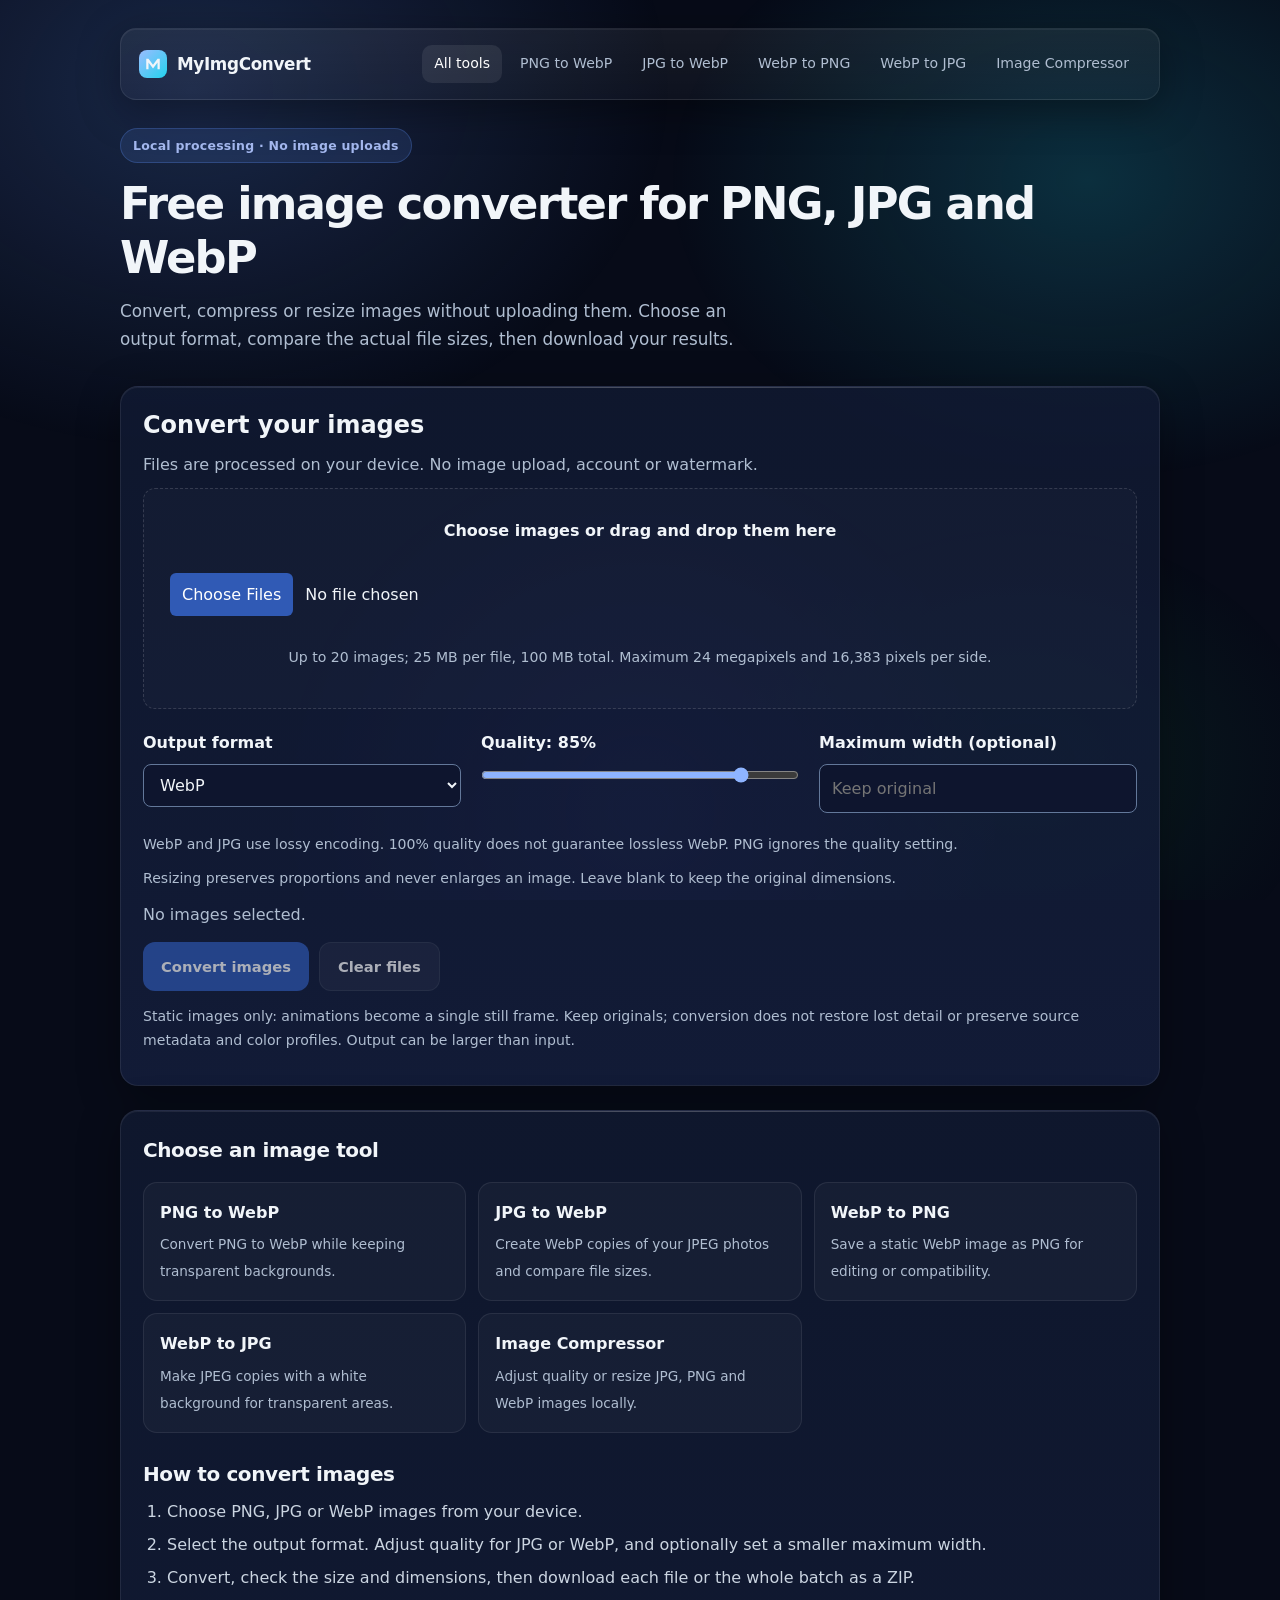
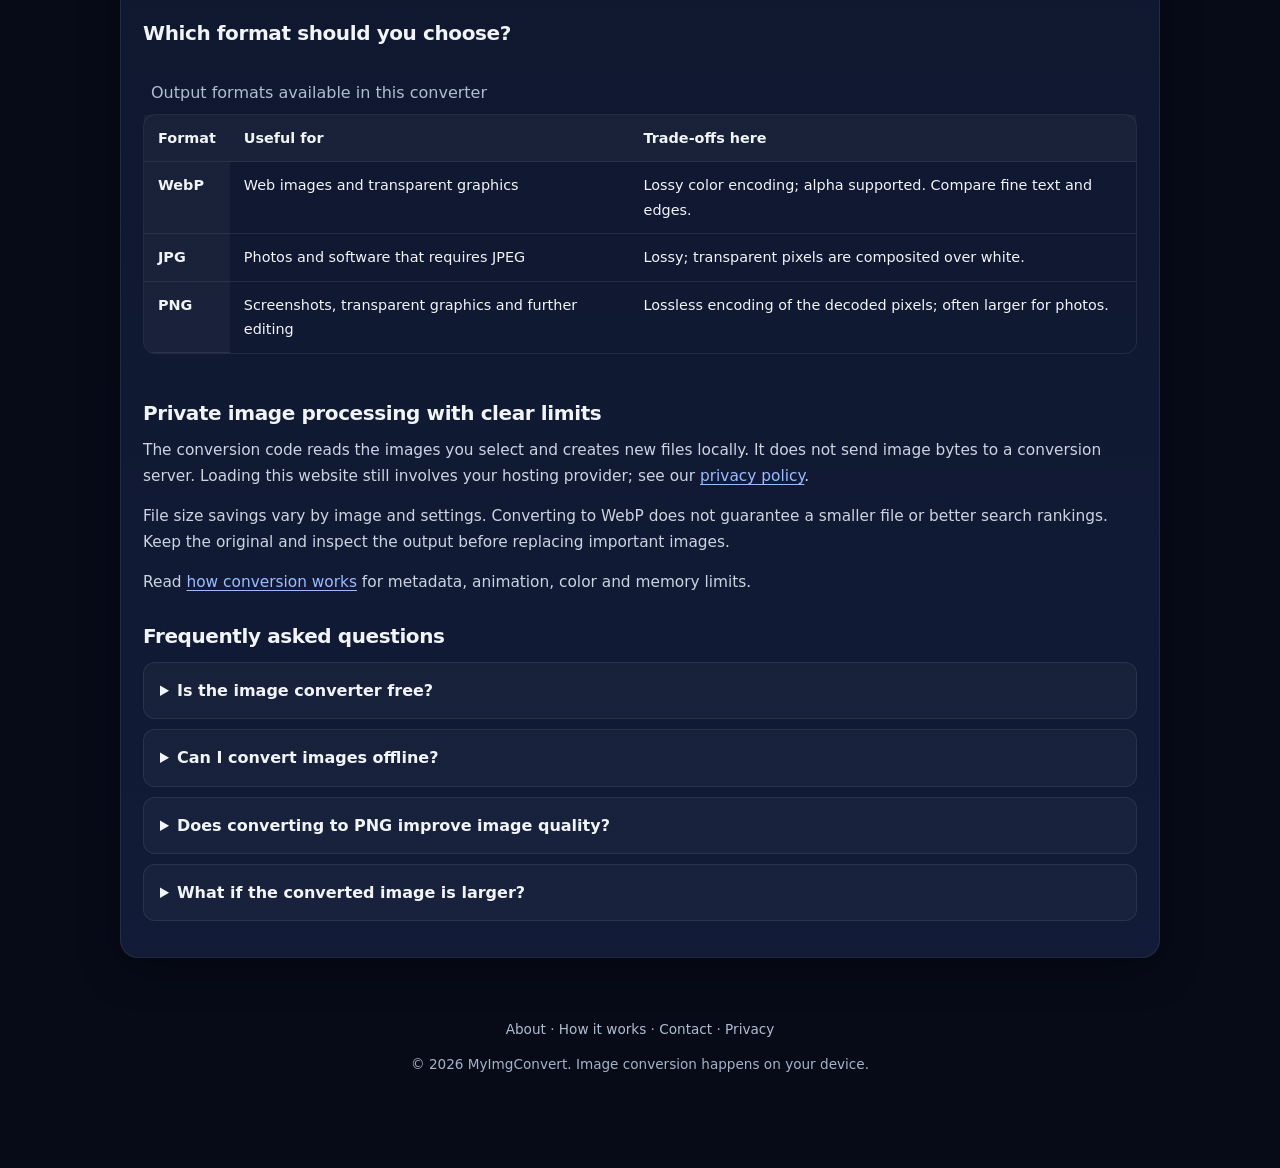
==== commit 71556eee: "Add files via upload" ====
--- a/index.html
+++ b/index.html
@@ -1,207 +1,47 @@
-<!doctype html>
-<html lang="en">
-<head>
-<meta charset="utf-8">
-<meta name="viewport" content="width=device-width,initial-scale=1">
-<title>Free Image Converter – 100% Private, Offline, No Upload | MyImgConvert</title>
-<meta name="description" content="Convert PNG to WebP, JPG to WebP, WebP to PNG, WebP to JPG and compress images. 100% private - everything runs in your browser, no upload, no server. Fast, free, offline capable.">
-<link rel="canonical" href="https://myimgconvert.com/">
-<meta name="robots" content="index,follow,max-image-preview:large,max-snippet:-1">
-<meta name="author" content="MyImgConvert">
-<meta name="theme-color" content="#0e152e">
-<meta property="og:type" content="website">
-<meta property="og:title" content="Free Image Converter – Private & Offline">
-<meta property="og:description" content="Fast browser-based image converter. No upload, no tracking. PNG, JPG, WebP conversion and compression.">
-<meta property="og:url" content="https://myimgconvert.com/">
-<meta property="og:site_name" content="MyImgConvert">
-<meta property="og:image" content="https://myimgconvert.com/og.png">
-<meta name="twitter:card" content="summary_large_image">
-<link rel="preload" href="style.css" as="style">
-<link rel="stylesheet" href="style.css">
-<link rel="icon" href="data:image/svg+xml,<svg xmlns=%22http://www.w3.org/2000/svg%22 viewBox=%220 0 32 32%22><rect width=%2232%22 height=%2232%22 rx=%228%22 fill=%22%235b8def%22/><text x=%2216%22 y=%2221%22 text-anchor=%22middle%22 fill=%22white%22 font-family=%22Arial%22 font-weight=%22700%22 font-size=%2216%22>M</text></svg>">
-
-<script type="application/ld+json">
-{
- "@context":"https://schema.org",
- "@type":"Organization",
- "name":"MyImgConvert",
- "url":"https://myimgconvert.com",
- "logo":"https://myimgconvert.com/og.png",
- "sameAs":[]
-}
-</script>
-<script type="application/ld+json">
-{
- "@context":"https://schema.org",
- "@type":"WebSite",
- "name":"MyImgConvert",
- "url":"https://myimgconvert.com",
- "potentialAction":{
-  "@type":"SearchAction",
-  "target":"https://myimgconvert.com/?q={search_term_string}",
-  "query-input":"required name=search_term_string"
- }
-}
-</script>
-<script type="application/ld+json">
-{
- "@context":"https://schema.org",
- "@type":"WebApplication",
- "name":"MyImgConvert - Free Image Converter",
- "applicationCategory":"UtilitiesApplication",
- "operatingSystem":"Any",
- "browserRequirements":"Requires JavaScript",
- "offers":{"@type":"Offer","price":"0","priceCurrency":"USD"},
- "featureList":["100% browser-based","No upload","Offline capable","PNG to WebP","JPG to WebP","WebP to PNG","WebP to JPG","Image compression","Transparency support"],
- "description":"Convert and compress images directly in your browser. No upload to server."
-}
-</script>
-<script type="application/ld+json">
-{
- "@context":"https://schema.org",
- "@type":"FAQPage",
- "mainEntity":[
-  {"@type":"Question","name":"Is MyImgConvert really free?","acceptedAnswer":{"@type":"Answer","text":"Yes, all tools are completely free, no signup, no watermark, no daily limit. The project is supported by minimal ads, not by selling your data."}},
-  {"@type":"Question","name":"Are my images uploaded to a server?","acceptedAnswer":{"@type":"Answer","text":"No. MyImgConvert reads your file from your device, draws it on an in-memory canvas and saves it locally. You can verify this in DevTools Network tab - there is zero upload. You can even turn off internet after loading the page and it still works."}},
-  {"@type":"Question","name":"Which formats are supported?","acceptedAnswer":{"@type":"Answer","text":"Input: PNG, JPG/JPEG, WebP. Output: WebP, JPG, PNG. The compressor works with all three and preserves transparency for WebP and PNG."}},
-  {"@type":"Question","name":"Will my transparent background be kept?","acceptedAnswer":{"@type":"Answer","text":"Yes for WebP and PNG outputs. JPG does not support transparency, so transparent areas become white."}},
-  {"@type":"Question","name":"Is it safe for private photos?","acceptedAnswer":{"@type":"Answer","text":"Safer than cloud converters. EXIF data including GPS is stripped by default, nothing leaves your device, and we don't store anything."}}
- ]
-}
-</script>
-</head>
-<body data-format="image/webp" data-quality="0.85">
-
-<div class="container">
-<header class="header reveal">
-  <a class="logo" href="index.html"><i>M</i> MyImgConvert</a>
-  <nav class="nav">
-    <a class="active" href="index.html">Home</a>
-    <a href="png-to-webp.html">PNG → WebP</a>
-    <a href="jpg-to-webp.html">JPG → WebP</a>
-    <a href="webp-to-png.html">WebP → PNG</a>
-    <a href="webp-to-jpg.html">WebP → JPG</a>
-    <a href="image-compressor.html">Compressor</a>
-  </nav>
-</header>
-
-<section class="hero reveal">
-  <div>
-    <span class="badge"><span class="dot"></span> 100% Private • No Upload • Works Offline</span>
-    <h1>Free image converter that <span>never uploads</span> your files</h1>
-    <p class="lead">Convert PNG ↔ JPG ↔ WebP and compress images right in your browser. Faster than cloud tools, private by design. Verify in Network tab — zero requests. <strong>Made for 2026 web performance.</strong></p>
-    <div style="display:flex;gap:10px;margin-top:18px;flex-wrap:wrap">
-      <a class="btn" href="#converter">Start Converting</a>
-      <a class="btn ghost" href="#why">Why private?</a>
-    </div>
-    <div class="kpis">
-      <div class="kpi"><b>0 MB Uploaded</b><span style="color:var(--muted);font-size:.85rem">Verified offline</span></div>
-      <div class="kpi"><b>~70% Smaller</b><span style="color:var(--muted);font-size:.85rem">PNG → WebP avg.</span></div>
-      <div class="kpi"><b>50 Files at Once</b><span style="color:var(--muted);font-size:.85rem">Batch + ZIP</span></div>
-    </div>
-  </div>
-  <div class="card tool-card shimmer">
-    <h3 style="margin-bottom:6px">Live Stats</h3>
-    <p style="color:var(--muted);font-size:.88rem">Why WebP wins in 2026</p>
-    <table class="table">
-      <tr><th>Format</th><th>Transparency</th><th>Avg. Savings</th></tr>
-      <tr><td>WebP</td><td>Yes</td><td>~30% vs JPG, ~70% vs PNG</td></tr>
-      <tr><td>JPG</td><td>No</td><td>Universal</td></tr>
-      <tr><td>PNG</td><td>Yes</td><td>Lossless</td></tr>
-    </table>
-    <p style="color:var(--muted);font-size:.82rem">Source: Google WebP docs + HTTP Archive 2025. Smaller images = better Core Web Vitals = better SEO.</p>
-  </div>
-</section>
-
-<div id="converter" class="card tool-card reveal">
-  <h2 style="margin-bottom:4px">PNG & JPG to WebP Converter</h2>
-  <p style="color:var(--muted);font-size:.9rem;margin-bottom:16px">Drag & drop, choose format and quality. Everything runs locally.</p>
-  
-  <div class="dropzone" id="dropzone">
-    <input id="fileInput" type="file" accept="image/png,image/jpeg,image/webp" hidden>
-    <button class="btn" id="selectBtn">Choose Image</button>
-    <p>or drag & drop here — PNG, JPG, WebP up to 50 files (batch coming soon)</p>
-  </div>
-
-  <div style="display:flex;gap:12px;flex-wrap:wrap;margin-top:14px;align-items:center">
-    <label style="font-size:.88rem;color:var(--muted)">Quality: <span id="qualityVal" style="color:var(--text);font-weight:700">85%</span></label>
-    <input id="quality" type="range" min="10" max="100" value="85" style="flex:1;max-width:240px">
-    <span style="font-size:.82rem;color:var(--muted2)">80-85% sweet spot for photos</span>
-  </div>
-
-  <div class="progress"><i id="prog"></i></div>
-
-  <div id="previewSection" class="hidden preview-wrap">
-    <img id="preview" alt="preview">
-    <div class="meta">
-      <div id="fileInfo"></div>
-      <div id="outInfo"></div>
-      <div id="savedInfo"></div>
-      <div style="display:flex;gap:10px;margin-top:8px">
-        <button class="btn" id="convertBtn">Convert</button>
-        <a id="downloadBtn" class="btn ghost hidden">Download</a>
-      </div>
-    </div>
-  </div>
-</div>
-
-<div class="card seo reveal">
-  <h2>Available Tools — One Job Per Page (No Doorway)</h2>
-  <div class="tools-grid">
-    <a class="tool-link" href="png-to-webp.html"><b>PNG → WebP</b><span>Best for logos with transparency. 70% smaller than PNG, keeps alpha.</span></a>
-    <a class="tool-link" href="jpg-to-webp.html"><b>JPG → WebP</b><span>Photos to next-gen format. 25-35% smaller than JPG at same quality.</span></a>
-    <a class="tool-link" href="webp-to-png.html"><b>WebP → PNG</b><span>When you need lossless or Photoshop compatibility.</span></a>
-    <a class="tool-link" href="webp-to-jpg.html"><b>WebP → JPG</b><span>Max compatibility for old software, email, printers.</span></a>
-    <a class="tool-link" href="image-compressor.html"><b>Image Compressor</b><span>Reduce JPG/PNG/WebP size directly in browser, quality slider.</span></a>
-    <a class="tool-link" href="about.html"><b>About & Privacy</b><span>How offline conversion works, EXIF stripping, no tracking.</span></a>
-  </div>
-
-  <h2 id="why">Why browser-based beats cloud?</h2>
-  <p><strong>Privacy:</strong> Cloud converters upload your images. We never do. Conversion uses Canvas API locally. Open DevTools → Network → Convert → No request. That's verifiable privacy.</p>
-  <p><strong>Speed:</strong> No upload/download wait. A 5MB PNG converts in ~200ms on modern device. Works offline after first load — try airplane mode.</p>
-  <p><strong>SEO benefit:</strong> WebP is preferred by Google for Core Web Vitals. LCP improves 15-30% when switching PNG/JPG to WebP at 85% quality. That's direct ranking factor in 2026.</p>
-
-  <h3>How to convert (3 steps)</h3>
-  <ul>
-    <li><strong>Choose:</strong> Drag onto box or click Choose Image. We show original size.</li>
-    <li><strong>Pick format & quality:</strong> WebP for web, JPG for universal, PNG for lossless. 80-85% quality = best size/quality trade-off.</li>
-    <li><strong>Convert & download:</strong> Check saved %, download single or ZIP. Metadata (EXIF/GPS) is removed for privacy.</li>
-  </ul>
-
-  <h2>WebP vs JPG vs PNG — 2026 Guide</h2>
-  <table class="table">
-    <tr><th>Feature</th><th>WebP</th><th>JPG</th><th>PNG</th></tr>
-    <tr><td>Compression</td><td>Lossy + Lossless</td><td>Lossy</td><td>Lossless</td></tr>
-    <tr><td>Transparency</td><td>Yes</td><td>No</td><td>Yes</td></tr>
-    <tr><td>Animation</td><td>Yes</td><td>No</td><td>No (APNG variant)</td></tr>
-    <tr><td>Browser Support</td><td>97%+ (Chrome, Edge, Firefox, Safari 14+)</td><td>100%</td><td>100%</td></tr>
-    <tr><td>Best For</td><td>Web photos, graphics</td><td>Photos, email</td><td>Logos, screenshots</td></tr>
-  </table>
-
-  <h2>Good to know</h2>
-  <ul>
-    <li><strong>EXIF removed:</strong> GPS and camera data stripped for privacy. Copyright fields also removed — add back if needed.</li>
-    <li><strong>Animated images:</strong> Only first frame converted (canvas limitation).</li>
-    <li><strong>Color profiles:</strong> Embedded ICC not preserved — slight shift possible on wide-gamut images.</li>
-    <li><strong>WebP limit:</strong> 16,383px per side max per spec.</li>
-  </ul>
-
-  <h2>FAQ</h2>
-  <div class="faq">
-    <details><summary>Is this converter really free with no limits?</summary><p>Yes. No signup, no watermark, no daily cap. We limit to 50 files per batch only to avoid browser memory crash on phones. Cost is zero because we use your CPU, not our server.</p></details>
-    <details><summary>How do I prove my images aren't uploaded?</summary><p>1) Open DevTools (F12) → Network tab. 2) Convert an image. 3) You'll see zero upload requests. 4) Turn off WiFi after page load, conversion still works. Code is open in script.js — it uses toBlob() locally.</p></details>
-    <details><summary>Which quality should I use?</summary><p>For photos: WebP 80-85% looks identical to JPG 90% but ~30% smaller. For logos with text: WebP lossless or PNG. For screenshots: PNG or WebP lossless. Try 85% then lower until you see artifacts.</p></details>
-    <details><summary>Will transparency be kept?</summary><p>PNG → WebP: Yes, alpha preserved. WebP → PNG: Yes. Anything → JPG: No, becomes white background because JPG has no alpha channel. We fill with white.</p></details>
-    <details><summary>Why does Google like WebP for SEO?</summary><p>WebP reduces LCP (Largest Contentful Paint) and bandwidth. Google's PageSpeed Insights flags large JPG/PNG. Converting to WebP at 85% often moves LCP from Poor to Good, which is a ranking signal since 2021 and even stronger in 2026.</p></details>
-  </div>
-</div>
-
-<footer>
-  <p>© 2026 MyImgConvert — Private, Offline, Fast. <a href="about.html">About</a> • <a href="contact.html">Contact</a> • <a href="privacy-policy.html">Privacy</a> • <a href="sitemap.xml">Sitemap</a></p>
-  <p style="margin-top:8px;color:var(--muted2)">Made with ❤️ for web performance. No cookies, no tracking, no uploads.</p>
-</footer>
-</div>
-
-<script src="script.js" defer></script>
-</body>
-</html>
+<!doctype html>
+<html lang="en"><head>
+<meta charset="utf-8"><meta name="viewport" content="width=device-width,initial-scale=1">
+<title>Free Image Converter: PNG, JPG &amp; WebP | MyImgConvert</title><meta name="description" content="Convert and compress PNG, JPG and WebP images in your browser. Keep images on your device, resize if needed, and download individual files or a ZIP.">
+<link rel="canonical" href="https://myimgconvert.com/"><meta name="robots" content="index,follow,max-image-preview:large">
+<meta name="theme-color" content="#0e152e"><meta property="og:type" content="website">
+<meta property="og:title" content="Free Image Converter: PNG, JPG &amp; WebP | MyImgConvert"><meta property="og:description" content="Convert and compress PNG, JPG and WebP images in your browser. Keep images on your device, resize if needed, and download individual files or a ZIP.">
+<meta property="og:url" content="https://myimgconvert.com/"><meta property="og:site_name" content="MyImgConvert">
+<meta property="og:image" content="https://myimgconvert.com/og.png"><meta property="og:image:width" content="1200"><meta property="og:image:height" content="630"><meta property="og:image:alt" content="MyImgConvert — private image conversion">
+<meta name="twitter:card" content="summary_large_image"><meta name="twitter:title" content="Free Image Converter: PNG, JPG &amp; WebP | MyImgConvert"><meta name="twitter:description" content="Convert and compress PNG, JPG and WebP images in your browser. Keep images on your device, resize if needed, and download individual files or a ZIP."><meta name="twitter:image" content="https://myimgconvert.com/og.png">
+<link rel="icon" href="/favicon.svg" type="image/svg+xml"><link rel="stylesheet" href="/style.css">
+<script type="application/ld+json">{"@context": "https://schema.org", "@graph": [{"@type": "Organization", "@id": "https://myimgconvert.com/#organization", "name": "MyImgConvert", "url": "https://myimgconvert.com/"}, {"@type": "WebSite", "@id": "https://myimgconvert.com/#website", "name": "MyImgConvert", "url": "https://myimgconvert.com/", "publisher": {"@id": "https://myimgconvert.com/#organization"}}, {"@type": "WebPage", "@id": "https://myimgconvert.com/#webpage", "name": "Free Image Converter: PNG, JPG & WebP | MyImgConvert", "description": "Convert and compress PNG, JPG and WebP images in your browser. Keep images on your device, resize if needed, and download individual files or a ZIP.", "url": "https://myimgconvert.com/", "inLanguage": "en", "isPartOf": {"@id": "https://myimgconvert.com/#website"}, "dateModified": "2026-11-25", "mainEntity": {"@id": "https://myimgconvert.com/#application"}}, {"@type": "WebApplication", "@id": "https://myimgconvert.com/#application", "name": "Free image converter for PNG, JPG and WebP", "url": "https://myimgconvert.com/", "description": "Convert and compress PNG, JPG and WebP images in your browser. Keep images on your device, resize if needed, and download individual files or a ZIP.", "applicationCategory": "MultimediaApplication", "operatingSystem": "Any", "browserRequirements": "Requires JavaScript and Canvas image encoding support", "isAccessibleForFree": true, "offers": {"@type": "Offer", "price": "0", "priceCurrency": "USD"}, "featureList": ["Local image processing", "Up to 20 images per batch", "Individual and ZIP downloads", "Optional resizing"]}]}</script>
+</head><body data-format="image/webp">
+<a class="skip-link" href="#main">Skip to main content</a><div class="container">
+<header class="header"><a class="logo" href="/" aria-label="MyImgConvert home"><i aria-hidden="true"><svg width="18" height="18" viewBox="0 0 24 24" focusable="false"><path d="M3 19V5h3l6 8 6-8h3v14h-3V10l-6 8-6-8v9z" fill="currentColor"/></svg></i> MyImgConvert</a><nav class="nav" aria-label="Image tools"><a href="/" aria-current="page">All tools</a><a href="/png-to-webp.html">PNG to WebP</a><a href="/jpg-to-webp.html">JPG to WebP</a><a href="/webp-to-png.html">WebP to PNG</a><a href="/webp-to-jpg.html">WebP to JPG</a><a href="/image-compressor.html">Image Compressor</a></nav></header>
+<main id="main"><section class="hero intro"><div><span class="badge">Local processing · No image uploads</span><h1>Free image converter for PNG, JPG and WebP</h1><p class="lead">Convert, compress or resize images without uploading them. Choose an output format, compare the actual file sizes, then download your results.</p></div></section>
+<section class="card tool-card" id="converter" aria-labelledby="tool-heading">
+<h2 id="tool-heading">Convert your images</h2>
+<p>Files are processed on your device. No image upload, account or watermark.</p>
+<noscript><p class="notice">Conversion requires JavaScript. Enable it in your browser to use this tool. The instructions below are available without JavaScript.</p></noscript>
+<div class="dropzone" id="dropzone">
+<label for="fileInput">Choose images or drag and drop them here</label>
+<input id="fileInput" type="file" accept="image/png,image/jpeg,image/webp" multiple aria-describedby="file-limits">
+<p id="file-limits">Up to 20 images; 25 MB per file, 100 MB total. Maximum 24 megapixels and 16,383 pixels per side.</p></div>
+<div class="controls"><div><label for="outputFormat">Output format</label><select id="outputFormat"><option value="image/webp" selected>WebP</option><option value="image/jpeg">JPG</option><option value="image/png">PNG</option></select></div>
+<div><label for="quality">Quality: <output id="qualityVal" for="quality">85%</output></label><input id="quality" type="range" min="10" max="100" value="85" aria-describedby="quality-note"></div>
+<div><label for="maxWidth">Maximum width (optional)</label><input id="maxWidth" type="number" min="1" max="16383" step="1" placeholder="Keep original" inputmode="numeric" aria-describedby="resize-note"></div></div>
+<p id="quality-note">WebP and JPG use lossy encoding. 100% quality does not guarantee lossless WebP. PNG ignores the quality setting.</p>
+<p id="resize-note">Resizing preserves proportions and never enlarges an image. Leave blank to keep the original dimensions.</p>
+<p id="selection" role="status" aria-live="polite">No images selected.</p>
+<div class="actions"><button class="btn" id="convertBtn" type="button" disabled>Convert images</button><button class="btn ghost" id="clearBtn" type="button" disabled>Clear files</button><button class="btn ghost" id="zipBtn" type="button" hidden>Download all as ZIP</button></div>
+<p id="status" role="status" aria-live="polite" aria-atomic="true"></p>
+<div id="results" class="results" role="region" aria-label="Converted image downloads"></div>
+<p class="small">Static images only: animations become a single still frame. Keep originals; conversion does not restore lost detail or preserve source metadata and color profiles. Output can be larger than input.</p>
+</section><div class="card seo article"><h2>Choose an image tool</h2><div class="tools-grid"><a class="tool-link" href="/png-to-webp.html"><b>PNG to WebP</b><span>Convert PNG to WebP while keeping transparent backgrounds.</span></a><a class="tool-link" href="/jpg-to-webp.html"><b>JPG to WebP</b><span>Create WebP copies of your JPEG photos and compare file sizes.</span></a><a class="tool-link" href="/webp-to-png.html"><b>WebP to PNG</b><span>Save a static WebP image as PNG for editing or compatibility.</span></a><a class="tool-link" href="/webp-to-jpg.html"><b>WebP to JPG</b><span>Make JPEG copies with a white background for transparent areas.</span></a><a class="tool-link" href="/image-compressor.html"><b>Image Compressor</b><span>Adjust quality or resize JPG, PNG and WebP images locally.</span></a></div>
+<h2>How to convert images</h2><ol><li>Choose PNG, JPG or WebP images from your device.</li><li>Select the output format. Adjust quality for JPG or WebP, and optionally set a smaller maximum width.</li><li>Convert, check the size and dimensions, then download each file or the whole batch as a ZIP.</li></ol>
+<h2>Which format should you choose?</h2>
+<div class="table-wrap"><table class="table"><caption>Output formats available in this converter</caption><thead><tr><th scope="col">Format</th><th scope="col">Useful for</th><th scope="col">Trade-offs here</th></tr></thead><tbody>
+<tr><th scope="row">WebP</th><td>Web images and transparent graphics</td><td>Lossy color encoding; alpha supported. Compare fine text and edges.</td></tr>
+<tr><th scope="row">JPG</th><td>Photos and software that requires JPEG</td><td>Lossy; transparent pixels are composited over white.</td></tr>
+<tr><th scope="row">PNG</th><td>Screenshots, transparent graphics and further editing</td><td>Lossless encoding of the decoded pixels; often larger for photos.</td></tr>
+</tbody></table></div>
+<h2>Private image processing with clear limits</h2><p>The conversion code reads the images you select and creates new files locally. It does not send image bytes to a conversion server. Loading this website still involves your hosting provider; see our <a href="/privacy-policy.html">privacy policy</a>.</p>
+<p>File size savings vary by image and settings. Converting to WebP does not guarantee a smaller file or better search rankings. Keep the original and inspect the output before replacing important images.</p>
+<p>Read <a href="/how-it-works.html">how conversion works</a> for metadata, animation, color and memory limits.</p><section><h2>Frequently asked questions</h2><div class="faq"><details><summary>Is the image converter free?</summary><p>Yes. These browser tools require no account or payment and add no watermark. Each batch is limited to 20 images and 100 MB of input for browser memory management.</p></details><details><summary>Can I convert images offline?</summary><p>Once the page and its conversion script have finished loading, conversion can run without a network connection while that tab remains open. Reopening the site offline is not supported.</p></details><details><summary>Does converting to PNG improve image quality?</summary><p>No. PNG avoids another lossy encoding step, but it cannot restore detail already lost in a JPEG or lossy WebP image.</p></details><details><summary>What if the converted image is larger?</summary><p>The tool reports the increase. Keep the original, lower WebP or JPG quality, or reduce dimensions if appropriate. PNG quality cannot be changed with the quality slider.</p></details></div></section></div></main>
+<footer><nav aria-label="Information"><a href="/about.html">About</a> · <a href="/how-it-works.html">How it works</a> · <a href="/contact.html">Contact</a> · <a href="/privacy-policy.html">Privacy</a></nav><p>© 2026 MyImgConvert. Image conversion happens on your device.</p></footer>
+</div><script src="/script.js" defer></script></body></html>
--- a/style.css
+++ b/style.css
@@ -1,176 +1,231 @@
-/* MyImgConvert v2 - Lightweight, SEO & Performance Optimized 2026 */
-:root{
---bg:#070b18;
---bg2:#0e152e;
---card:#111a33cc;
---card2:#151f3fcc;
---border:rgba(255,255,255,.08);
---border2:rgba(255,255,255,.14);
---text:#f1f5f9;
---muted:#94a3b8;
---muted2:#64748b;
---primary:#5b8def;
---primary2:#3b6fe5;
---accent:#22d3ee;
---success:#22c55e;
---radius:18px;
---radius-sm:12px;
---shadow:0 10px 40px rgba(0,0,0,.35), inset 0 1px 0 rgba(255,255,255,.06);
---max:1080px;
-}
-*{margin:0;padding:0;box-sizing:border-box}
-html{scroll-behavior:smooth;-webkit-font-smoothing:antialiased}
-body{
-  font-family: Inter, ui-sans-serif, system-ui, -apple-system, Segoe UI, Roboto, sans-serif;
-  background: var(--bg);
-  color:var(--text);
-  line-height:1.7;
-  min-height:100vh;
-  overflow-x:hidden;
-  position:relative;
-}
-/* Animated mesh background */
-body::before{
-  content:"";
-  position:fixed;inset:-20%;
-  z-index:-2;
-  background:
-   radial-gradient(800px 600px at 15% 10%, rgba(91,141,239,.22), transparent 60%),
-   radial-gradient(700px 500px at 85% 20%, rgba(34,211,238,.18), transparent 60%),
-   radial-gradient(600px 600px at 50% 90%, rgba(99,102,241,.18), transparent 60%),
-   radial-gradient(500px 400px at 80% 85%, rgba(34,197,94,.10), transparent 60%);
-  filter:blur(1px);
-  animation: meshMove 18s ease-in-out infinite alternate;
-}
-@keyframes meshMove{
-  0%{transform:translate(0,0) scale(1)}
-  100%{transform:translate(-2%,2%) scale(1.05)}
-}
-body::after{
-  content:"";
-  position:fixed;inset:0;z-index:-1;pointer-events:none;
-  background-image:url("data:image/svg+xml,%3Csvg viewBox='0 0 256 256' xmlns='http://www.w3.org/2000/svg'%3E%3Cfilter id='noise'%3E%3CfeTurbulence type='fractalNoise' baseFrequency='0.9' numOctaves='4' stitchTiles='stitch'/%3E%3C/filter%3E%3Crect width='100%25' height='100%25' filter='url(%23noise)' opacity='0.03'/%3E%3C/svg%3E");
-}
-a{color:var(--primary);text-decoration:none}
-a:hover{color:var(--accent)}
-.container{max-width:var(--max);margin:0 auto;padding:28px 20px 60px}
-.header{
-  display:flex;justify-content:space-between;align-items:center;
-  padding:16px 18px;
-  background:linear-gradient(180deg, rgba(255,255,255,.06), rgba(255,255,255,.03));
-  border:1px solid var(--border);border-radius:16px;
-  backdrop-filter: blur(14px);
-  position:sticky;top:14px;z-index:50;
-  box-shadow:var(--shadow);
-}
-.logo{font-weight:800;font-size:1.05rem;letter-spacing:-.02em;display:flex;gap:10px;align-items:center;color:var(--text)}
-.logo i{width:28px;height:28px;border-radius:8px;background:linear-gradient(135deg,var(--primary),var(--accent));display:grid;place-items:center;font-style:normal;font-size:.9rem}
-.nav{display:flex;gap:6px;flex-wrap:wrap;align-items:center}
-.nav a{
-  padding:7px 12px;border-radius:10px;
-  color:var(--muted);font-size:.88rem;font-weight:500;
-  transition:.2s;
-}
-.nav a:hover,.nav a.active{background:rgba(255,255,255,.07);color:var(--text)}
-.hero{
-  margin:38px 0 22px;
-  display:grid;grid-template-columns:1.2fr .8fr;gap:22px;align-items:center;
-}
-@media(max-width:880px){.hero{grid-template-columns:1fr}}
-.badge{
-  display:inline-flex;align-items:center;gap:8px;
-  font-size:.78rem;font-weight:600;letter-spacing:.02em;
-  padding:6px 12px;border-radius:999px;
-  background:rgba(91,141,239,.14);border:1px solid rgba(91,141,239,.28);color:#a5b9f0;
-}
-.badge .dot{width:7px;height:7px;border-radius:50%;background:var(--success);box-shadow:0 0 0 4px rgba(34,197,94,.2);animation:pulse 2s infinite}
-@keyframes pulse{0%{box-shadow:0 0 0 0 rgba(34,197,94,.5)}70%{box-shadow:0 0 0 8px rgba(34,197,94,0)}100%{box-shadow:0 0 0 0 rgba(34,197,94,0)}}
-h1{font-size:clamp(1.9rem,4vw,2.8rem);line-height:1.1;letter-spacing:-.04em;margin:14px 0 12px;font-weight:800}
-h1 span{background:linear-gradient(90deg,var(--text),var(--primary) 60%, var(--accent));-webkit-background-clip:text;background-clip:text;color:transparent}
-.lead{color:var(--muted);font-size:1.05rem;max-width:60ch}
-.card{
-  background:linear-gradient(180deg, var(--card), var(--card2));
-  border:1px solid var(--border);
-  border-radius:var(--radius);
-  box-shadow:var(--shadow);
-  backdrop-filter: blur(18px);
-  overflow:hidden;
-  position:relative;
-}
-.card::before{
-  content:"";position:absolute;inset:0 0 auto 0;height:1px;
-  background:linear-gradient(90deg, transparent, rgba(255,255,255,.2), transparent);
-}
-.tool-card{padding:22px}
-.dropzone{
-  border:1.5px dashed var(--border2);
-  border-radius:var(--radius-sm);
-  padding:28px 18px;
-  display:grid;place-items:center;
-  gap:12px;
-  background:rgba(255,255,255,.02);
-  transition:.25s;
-  text-align:center;
-}
-.dropzone.drag{border-color:var(--primary);background:rgba(91,141,239,.08);transform:scale(1.01)}
-.dropzone p{color:var(--muted);font-size:.9rem}
-.btn{
-  appearance:none;border:0;cursor:pointer;
-  padding:11px 18px;border-radius:12px;
-  font-weight:700;font-size:.92rem;
-  background:linear-gradient(180deg,var(--primary),var(--primary2));
-  color:white;
-  box-shadow:0 6px 20px rgba(59,111,229,.35), inset 0 1px 0 rgba(255,255,255,.2);
-  transition:.2s;
-}
-.btn:hover{transform:translateY(-1px);box-shadow:0 10px 26px rgba(59,111,229,.45)}
-.btn:active{transform:translateY(0)}
-.btn.ghost{background:rgba(255,255,255,.06);box-shadow:none;border:1px solid var(--border)}
-.btn.ghost:hover{background:rgba(255,255,255,.1)}
-.preview-wrap{margin-top:18px;display:grid;grid-template-columns:160px 1fr;gap:16px;align-items:start}
-@media(max-width:600px){.preview-wrap{grid-template-columns:1fr}}
-.preview-wrap img{width:100%;border-radius:12px;border:1px solid var(--border);background:#0a1020;aspect-ratio:1;object-fit:contain}
-.meta{font-size:.85rem;color:var(--muted);display:flex;flex-direction:column;gap:6px}
-.meta strong{color:var(--text)}
-.hidden{display:none !important}
-.seo{padding:26px 22px 8px}
-.seo h2{font-size:1.25rem;margin:28px 0 10px;letter-spacing:-.02em}
-.seo h3{font-size:1.05rem;margin:22px 0 8px;color:var(--text)}
-.seo p{color:#cbd5e1;margin:0 0 14px;font-size:.96rem}
-.seo ul{margin:0 0 16px 18px;color:#cbd5e1}
-.seo li{margin:6px 0}
-.table{width:100%;border-collapse:separate;border-spacing:0;margin:14px 0 18px;overflow:hidden;border-radius:12px;border:1px solid var(--border)}
-.table th,.table td{padding:11px 14px;text-align:left;font-size:.9rem;border-bottom:1px solid var(--border)}
-.table th{background:rgba(255,255,255,.04);font-weight:700;color:var(--text)}
-.table tr:last-child td{border-bottom:0}
-.kpis{display:grid;grid-template-columns:repeat(3,1fr);gap:12px;margin:16px 0}
-@media(max-width:700px){.kpis{grid-template-columns:1fr}}
-.kpi{padding:14px;border-radius:12px;background:rgba(255,255,255,.04);border:1px solid var(--border)}
-.kpi b{display:block;font-size:1.3rem}
-.tools-grid{display:grid;grid-template-columns:repeat(3,1fr);gap:12px;margin:18px 0}
-@media(max-width:900px){.tools-grid{grid-template-columns:repeat(2,1fr)}}
-@media(max-width:520px){.tools-grid{grid-template-columns:1fr}}
-.tool-link{
-  padding:16px;border-radius:14px;
-  background:rgba(255,255,255,.03);border:1px solid var(--border);
-  transition:.2s;display:block;
-}
-.tool-link:hover{background:rgba(255,255,255,.06);border-color:var(--border2);transform:translateY(-2px)}
-.tool-link b{color:var(--text);display:block;margin-bottom:4px}
-.tool-link span{color:var(--muted);font-size:.85rem}
-.faq{display:grid;gap:10px;margin:12px 0}
-.faq details{padding:14px 16px;border-radius:12px;background:rgba(255,255,255,.03);border:1px solid var(--border)}
-.faq summary{cursor:pointer;font-weight:600;color:var(--text);list-style:none}
-.faq summary::-webkit-details-marker{display:none}
-.faq details[open]{background:rgba(255,255,255,.05)}
-.faq p{margin-top:10px}
-footer{margin-top:36px;padding:22px;color:var(--muted2);font-size:.85rem;text-align:center}
-footer a{color:var(--muted)}
-.progress{height:4px;background:rgba(255,255,255,.06);border-radius:999px;overflow:hidden;margin:12px 0}
-.progress i{display:block;height:100%;background:linear-gradient(90deg,var(--primary),var(--accent));width:0%;transition:.4s}
-/* animations */
-.reveal{animation: reveal .6s ease both}
-@keyframes reveal{from{opacity:0;transform:translateY(12px)}to{opacity:1;transform:translateY(0)}}
-.shimmer{position:relative;overflow:hidden}
-.shimmer::after{content:"";position:absolute;inset:0;transform:translateX(-100%);background:linear-gradient(90deg,transparent,rgba(255,255,255,.08),transparent);animation:shimmer 2.2s infinite}
-@keyframes shimmer{100%{transform:translateX(100%)}}
+/* MyImgConvert v2 - Lightweight, SEO & Performance Optimized 2026 */
+:root{
+--bg:#070b18;
+--bg2:#0e152e;
+--card:#111a33cc;
+--card2:#151f3fcc;
+--border:rgba(255,255,255,.08);
+--border2:rgba(255,255,255,.14);
+--text:#f1f5f9;
+--muted:#94a3b8;
+--muted2:#64748b;
+--primary:#5b8def;
+--primary2:#3b6fe5;
+--accent:#22d3ee;
+--success:#22c55e;
+--radius:18px;
+--radius-sm:12px;
+--shadow:0 10px 40px rgba(0,0,0,.35), inset 0 1px 0 rgba(255,255,255,.06);
+--max:1080px;
+}
+*{margin:0;padding:0;box-sizing:border-box}
+html{scroll-behavior:smooth;-webkit-font-smoothing:antialiased}
+body{
+  font-family: Inter, ui-sans-serif, system-ui, -apple-system, Segoe UI, Roboto, sans-serif;
+  background: var(--bg);
+  color:var(--text);
+  line-height:1.7;
+  min-height:100vh;
+  overflow-x:hidden;
+  position:relative;
+}
+/* Animated mesh background */
+body::before{
+  content:"";
+  position:fixed;inset:-20%;
+  z-index:-2;
+  background:
+   radial-gradient(800px 600px at 15% 10%, rgba(91,141,239,.22), transparent 60%),
+   radial-gradient(700px 500px at 85% 20%, rgba(34,211,238,.18), transparent 60%),
+   radial-gradient(600px 600px at 50% 90%, rgba(99,102,241,.18), transparent 60%),
+   radial-gradient(500px 400px at 80% 85%, rgba(34,197,94,.10), transparent 60%);
+  filter:blur(1px);
+  animation: meshMove 18s ease-in-out infinite alternate;
+}
+@keyframes meshMove{
+  0%{transform:translate(0,0) scale(1)}
+  100%{transform:translate(-2%,2%) scale(1.05)}
+}
+body::after{
+  content:"";
+  position:fixed;inset:0;z-index:-1;pointer-events:none;
+  background-image:url("data:image/svg+xml,%3Csvg viewBox='0 0 256 256' xmlns='http://www.w3.org/2000/svg'%3E%3Cfilter id='noise'%3E%3CfeTurbulence type='fractalNoise' baseFrequency='0.9' numOctaves='4' stitchTiles='stitch'/%3E%3C/filter%3E%3Crect width='100%25' height='100%25' filter='url(%23noise)' opacity='0.03'/%3E%3C/svg%3E");
+}
+a{color:var(--primary);text-decoration:none}
+a:hover{color:var(--accent)}
+.container{max-width:var(--max);margin:0 auto;padding:28px 20px 60px}
+.header{
+  display:flex;justify-content:space-between;align-items:center;
+  padding:16px 18px;
+  background:linear-gradient(180deg, rgba(255,255,255,.06), rgba(255,255,255,.03));
+  border:1px solid var(--border);border-radius:16px;
+  backdrop-filter: blur(14px);
+  position:sticky;top:14px;z-index:50;
+  box-shadow:var(--shadow);
+}
+.logo{font-weight:800;font-size:1.05rem;letter-spacing:-.02em;display:flex;gap:10px;align-items:center;color:var(--text)}
+.logo i{width:28px;height:28px;border-radius:8px;background:linear-gradient(135deg,var(--primary),var(--accent));display:grid;place-items:center;font-style:normal;font-size:.9rem}
+.nav{display:flex;gap:6px;flex-wrap:wrap;align-items:center}
+.nav a{
+  padding:7px 12px;border-radius:10px;
+  color:var(--muted);font-size:.88rem;font-weight:500;
+  transition:.2s;
+}
+.nav a:hover,.nav a.active{background:rgba(255,255,255,.07);color:var(--text)}
+.hero{
+  margin:38px 0 22px;
+  display:grid;grid-template-columns:1.2fr .8fr;gap:22px;align-items:center;
+}
+@media(max-width:880px){.hero{grid-template-columns:1fr}}
+.badge{
+  display:inline-flex;align-items:center;gap:8px;
+  font-size:.78rem;font-weight:600;letter-spacing:.02em;
+  padding:6px 12px;border-radius:999px;
+  background:rgba(91,141,239,.14);border:1px solid rgba(91,141,239,.28);color:#a5b9f0;
+}
+.badge .dot{width:7px;height:7px;border-radius:50%;background:var(--success);box-shadow:0 0 0 4px rgba(34,197,94,.2);animation:pulse 2s infinite}
+@keyframes pulse{0%{box-shadow:0 0 0 0 rgba(34,197,94,.5)}70%{box-shadow:0 0 0 8px rgba(34,197,94,0)}100%{box-shadow:0 0 0 0 rgba(34,197,94,0)}}
+h1{font-size:clamp(1.9rem,4vw,2.8rem);line-height:1.1;letter-spacing:-.04em;margin:14px 0 12px;font-weight:800}
+h1 span{background:linear-gradient(90deg,var(--text),var(--primary) 60%, var(--accent));-webkit-background-clip:text;background-clip:text;color:transparent}
+.lead{color:var(--muted);font-size:1.05rem;max-width:60ch}
+.card{
+  background:linear-gradient(180deg, var(--card), var(--card2));
+  border:1px solid var(--border);
+  border-radius:var(--radius);
+  box-shadow:var(--shadow);
+  backdrop-filter: blur(18px);
+  overflow:hidden;
+  position:relative;
+}
+.card::before{
+  content:"";position:absolute;inset:0 0 auto 0;height:1px;
+  background:linear-gradient(90deg, transparent, rgba(255,255,255,.2), transparent);
+}
+.tool-card{padding:22px}
+.dropzone{
+  border:1.5px dashed var(--border2);
+  border-radius:var(--radius-sm);
+  padding:28px 18px;
+  display:grid;place-items:center;
+  gap:12px;
+  background:rgba(255,255,255,.02);
+  transition:.25s;
+  text-align:center;
+}
+.dropzone.drag{border-color:var(--primary);background:rgba(91,141,239,.08);transform:scale(1.01)}
+.dropzone p{color:var(--muted);font-size:.9rem}
+.btn{
+  appearance:none;border:0;cursor:pointer;
+  padding:11px 18px;border-radius:12px;
+  font-weight:700;font-size:.92rem;
+  background:linear-gradient(180deg,var(--primary),var(--primary2));
+  color:white;
+  box-shadow:0 6px 20px rgba(59,111,229,.35), inset 0 1px 0 rgba(255,255,255,.2);
+  transition:.2s;
+}
+.btn:hover{transform:translateY(-1px);box-shadow:0 10px 26px rgba(59,111,229,.45)}
+.btn:active{transform:translateY(0)}
+.btn.ghost{background:rgba(255,255,255,.06);box-shadow:none;border:1px solid var(--border)}
+.btn.ghost:hover{background:rgba(255,255,255,.1)}
+.preview-wrap{margin-top:18px;display:grid;grid-template-columns:160px 1fr;gap:16px;align-items:start}
+@media(max-width:600px){.preview-wrap{grid-template-columns:1fr}}
+.preview-wrap img{width:100%;border-radius:12px;border:1px solid var(--border);background:#0a1020;aspect-ratio:1;object-fit:contain}
+.meta{font-size:.85rem;color:var(--muted);display:flex;flex-direction:column;gap:6px}
+.meta strong{color:var(--text)}
+.hidden{display:none !important}
+.seo{padding:26px 22px 8px}
+.seo h2{font-size:1.25rem;margin:28px 0 10px;letter-spacing:-.02em}
+.seo h3{font-size:1.05rem;margin:22px 0 8px;color:var(--text)}
+.seo p{color:#cbd5e1;margin:0 0 14px;font-size:.96rem}
+.seo ul{margin:0 0 16px 18px;color:#cbd5e1}
+.seo li{margin:6px 0}
+.table{width:100%;border-collapse:separate;border-spacing:0;margin:14px 0 18px;overflow:hidden;border-radius:12px;border:1px solid var(--border)}
+.table th,.table td{padding:11px 14px;text-align:left;font-size:.9rem;border-bottom:1px solid var(--border)}
+.table th{background:rgba(255,255,255,.04);font-weight:700;color:var(--text)}
+.table tr:last-child td{border-bottom:0}
+.kpis{display:grid;grid-template-columns:repeat(3,1fr);gap:12px;margin:16px 0}
+@media(max-width:700px){.kpis{grid-template-columns:1fr}}
+.kpi{padding:14px;border-radius:12px;background:rgba(255,255,255,.04);border:1px solid var(--border)}
+.kpi b{display:block;font-size:1.3rem}
+.tools-grid{display:grid;grid-template-columns:repeat(3,1fr);gap:12px;margin:18px 0}
+@media(max-width:900px){.tools-grid{grid-template-columns:repeat(2,1fr)}}
+@media(max-width:520px){.tools-grid{grid-template-columns:1fr}}
+.tool-link{
+  padding:16px;border-radius:14px;
+  background:rgba(255,255,255,.03);border:1px solid var(--border);
+  transition:.2s;display:block;
+}
+.tool-link:hover{background:rgba(255,255,255,.06);border-color:var(--border2);transform:translateY(-2px)}
+.tool-link b{color:var(--text);display:block;margin-bottom:4px}
+.tool-link span{color:var(--muted);font-size:.85rem}
+.faq{display:grid;gap:10px;margin:12px 0}
+.faq details{padding:14px 16px;border-radius:12px;background:rgba(255,255,255,.03);border:1px solid var(--border)}
+.faq summary{cursor:pointer;font-weight:600;color:var(--text);list-style:none}
+.faq summary::-webkit-details-marker{display:none}
+.faq details[open]{background:rgba(255,255,255,.05)}
+.faq p{margin-top:10px}
+footer{margin-top:36px;padding:22px;color:var(--muted2);font-size:.85rem;text-align:center}
+footer a{color:var(--muted)}
+.progress{height:4px;background:rgba(255,255,255,.06);border-radius:999px;overflow:hidden;margin:12px 0}
+.progress i{display:block;height:100%;background:linear-gradient(90deg,var(--primary),var(--accent));width:0%;transition:.4s}
+/* animations */
+.reveal{animation: reveal .6s ease both}
+@keyframes reveal{from{opacity:0;transform:translateY(12px)}to{opacity:1;transform:translateY(0)}}
+.shimmer{position:relative;overflow:hidden}
+.shimmer::after{content:"";position:absolute;inset:0;transform:translateX(-100%);background:linear-gradient(90deg,transparent,rgba(255,255,255,.08),transparent);animation:shimmer 2.2s infinite}
+@keyframes shimmer{100%{transform:translateX(100%)}}
+
+/* Accessible controls and static backgrounds; no hidden content or ongoing animation. */
+:root{--muted:#b0bed1;--muted2:#a5b3c8;--primary:#9bbcff}
+body::before{animation:none;filter:none;inset:0}
+body::after{display:none}
+.header{position:relative;top:auto;flex-wrap:wrap;gap:16px;backdrop-filter:none}
+.card{backdrop-filter:none}
+.badge .dot,.reveal,.shimmer::after{animation:none}
+.shimmer::after{display:none}
+.intro{grid-template-columns:1fr;margin:28px 0 22px}
+main{min-width:0}
+h1{line-height:1.2}
+h2{line-height:1.35}
+h3{line-height:1.4}
+p{margin:10px 0}
+.seo ol{margin:0 0 18px 24px;color:#cbd5e1}
+.seo a:not(.tool-link){text-decoration:underline;text-underline-offset:3px}
+.tool-card>p{color:var(--muted)}
+.tool-card h2{margin-bottom:8px}
+.controls{display:flex;flex-wrap:wrap;gap:20px;margin:20px 0}
+.controls>div{flex:1 1 200px;min-width:0}
+label{display:block;margin:0 0 8px;font-weight:600}
+input,select,button{font:inherit;max-width:100%}
+input[type=number],select{width:100%;padding:10px 12px;color:var(--text);background:#0e152e;border:1px solid #63789a;border-radius:8px}
+input[type=range]{width:100%;accent-color:#8eb4ff}
+input[type=file]{width:100%;padding:8px;color:var(--text)}
+input[type=file]::file-selector-button{font:inherit;margin-right:12px;padding:8px 12px;background:#305ab5;color:white;border:0;border-radius:6px;cursor:pointer}
+input:disabled,select:disabled{opacity:.65}
+.actions{display:flex;flex-wrap:wrap;gap:10px;margin:14px 0}
+.btn{display:inline-block;background:#305ab5;color:#fff;overflow-wrap:anywhere;text-align:center}
+.btn:hover,.btn.ghost:hover{color:white}
+.btn:disabled{opacity:.65;cursor:default;transform:none;box-shadow:none}
+[hidden]{display:none!important}
+:focus-visible{outline:3px solid #fcd34d;outline-offset:4px}
+.skip-link{position:absolute;left:16px;top:-100px;z-index:100;background:#fff;color:#111;padding:10px 18px}
+.skip-link:focus{top:10px}
+.breadcrumbs{display:flex;flex-wrap:wrap;gap:8px;font-size:.9rem;margin-top:22px;color:var(--muted)}
+.nav a[aria-current=page]{background:rgba(255,255,255,.08);color:white}
+.table-wrap{max-width:100%;overflow-x:auto}
+.table caption{text-align:left;padding:8px;color:var(--muted)}
+.table th[scope=row]{font-weight:600}
+.table td,.table th{vertical-align:top}
+.small,#file-limits,#quality-note,#resize-note{font-size:.88rem;color:var(--muted)}
+.notice{background:#30291b;border:1px solid #ae8b3c;padding:12px;border-radius:8px;color:#ffedb5;overflow-wrap:anywhere}
+.article{margin-top:24px;padding-bottom:24px}
+.article>h2:first-child{margin-top:0}
+.result{display:grid;grid-template-columns:160px minmax(0,1fr);gap:18px;border-top:1px solid var(--border2);padding:20px 0}
+.result img{width:160px;height:160px;object-fit:contain;background-color:#e1e1e1;background-image:conic-gradient(#aaa 25%,transparent 0 50%,#aaa 0 75%,transparent 0);background-size:20px 20px;border:1px solid #63789a;border-radius:8px}
+.result h3,.result p,#selection{overflow-wrap:anywhere}
+.result p{color:var(--muted)}
+footer nav{line-height:2}
+.faq summary{list-style:revert}
+.faq summary::-webkit-details-marker{display:revert}
+@media(max-width:600px){.container{padding:14px 12px 35px}.header{padding:14px}.nav{gap:2px}.nav a{padding:8px}.tool-card,.seo{padding:18px}.hero{margin-top:22px}.result{grid-template-columns:1fr}.table th,.table td{padding:8px}.controls{gap:14px}}
+@media(prefers-reduced-motion:reduce){*,*::before,*::after{animation:none!important;transition:none!important;scroll-behavior:auto!important}}
